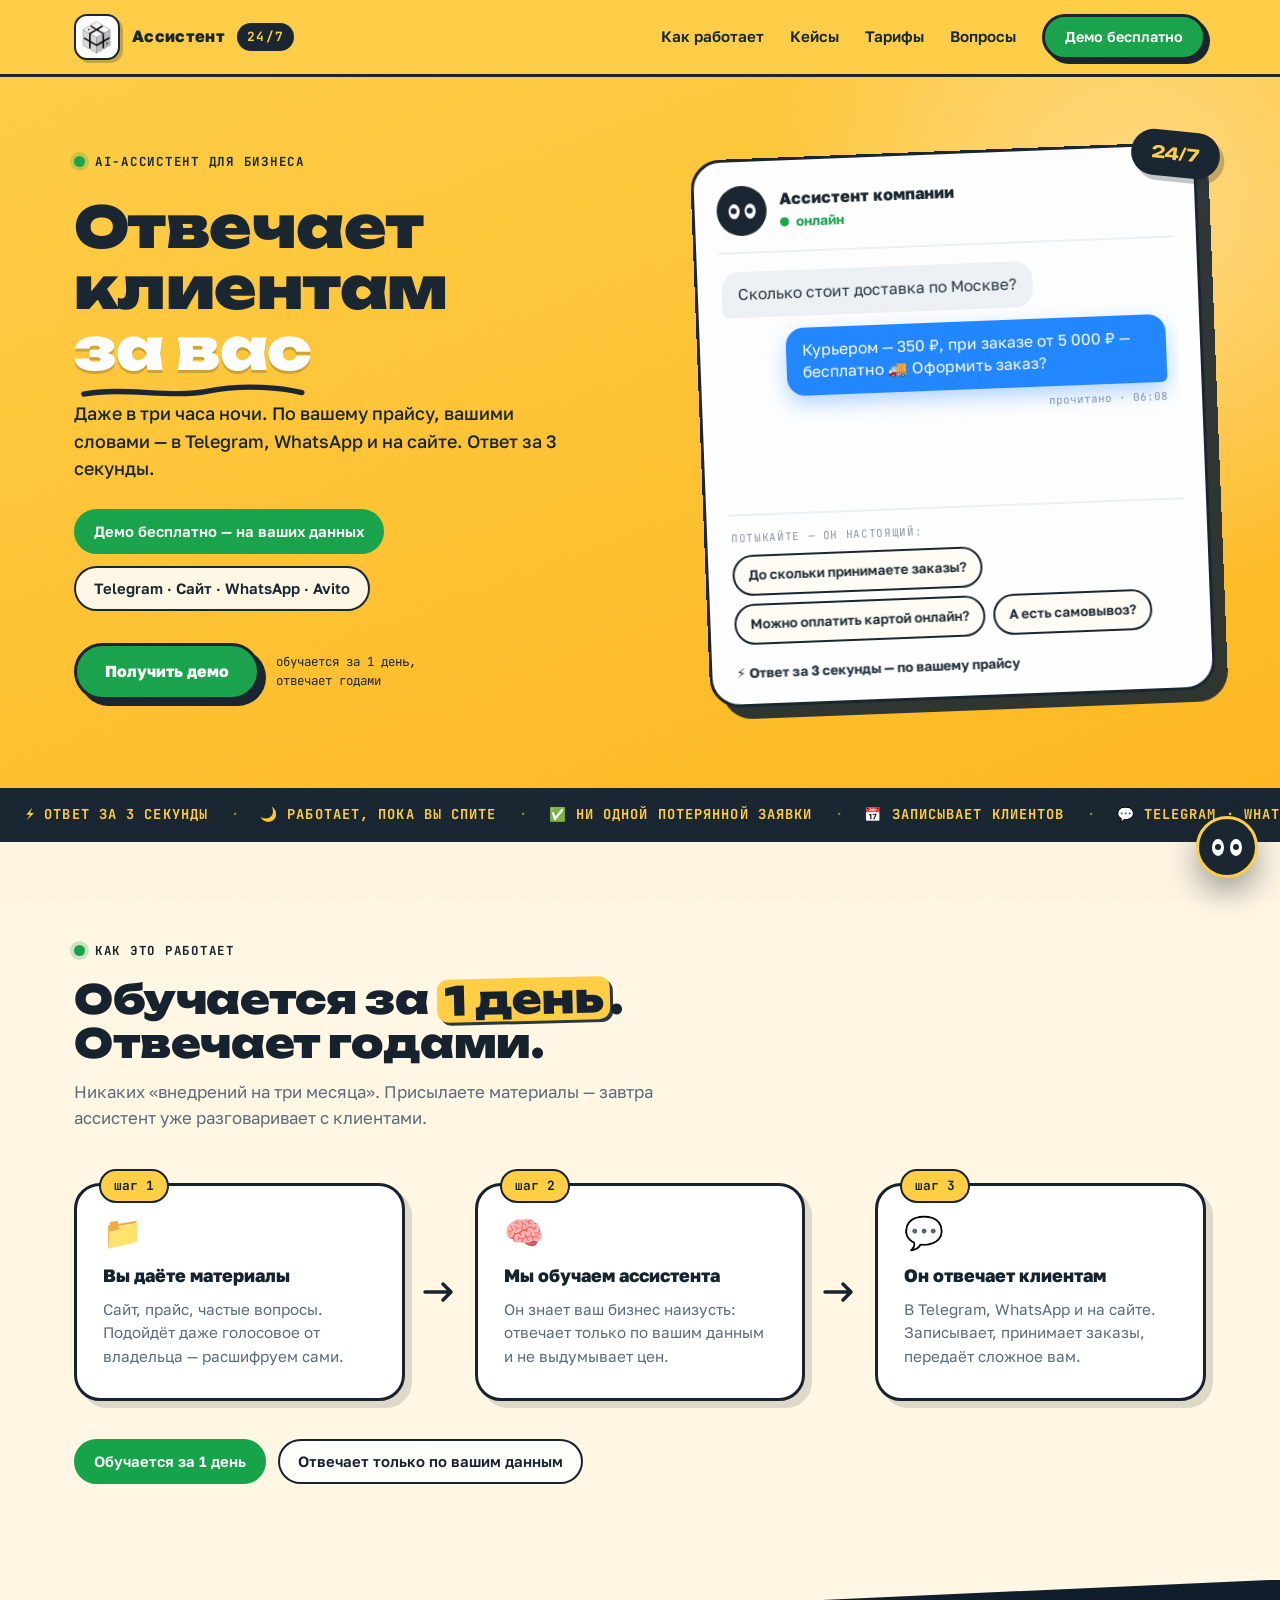
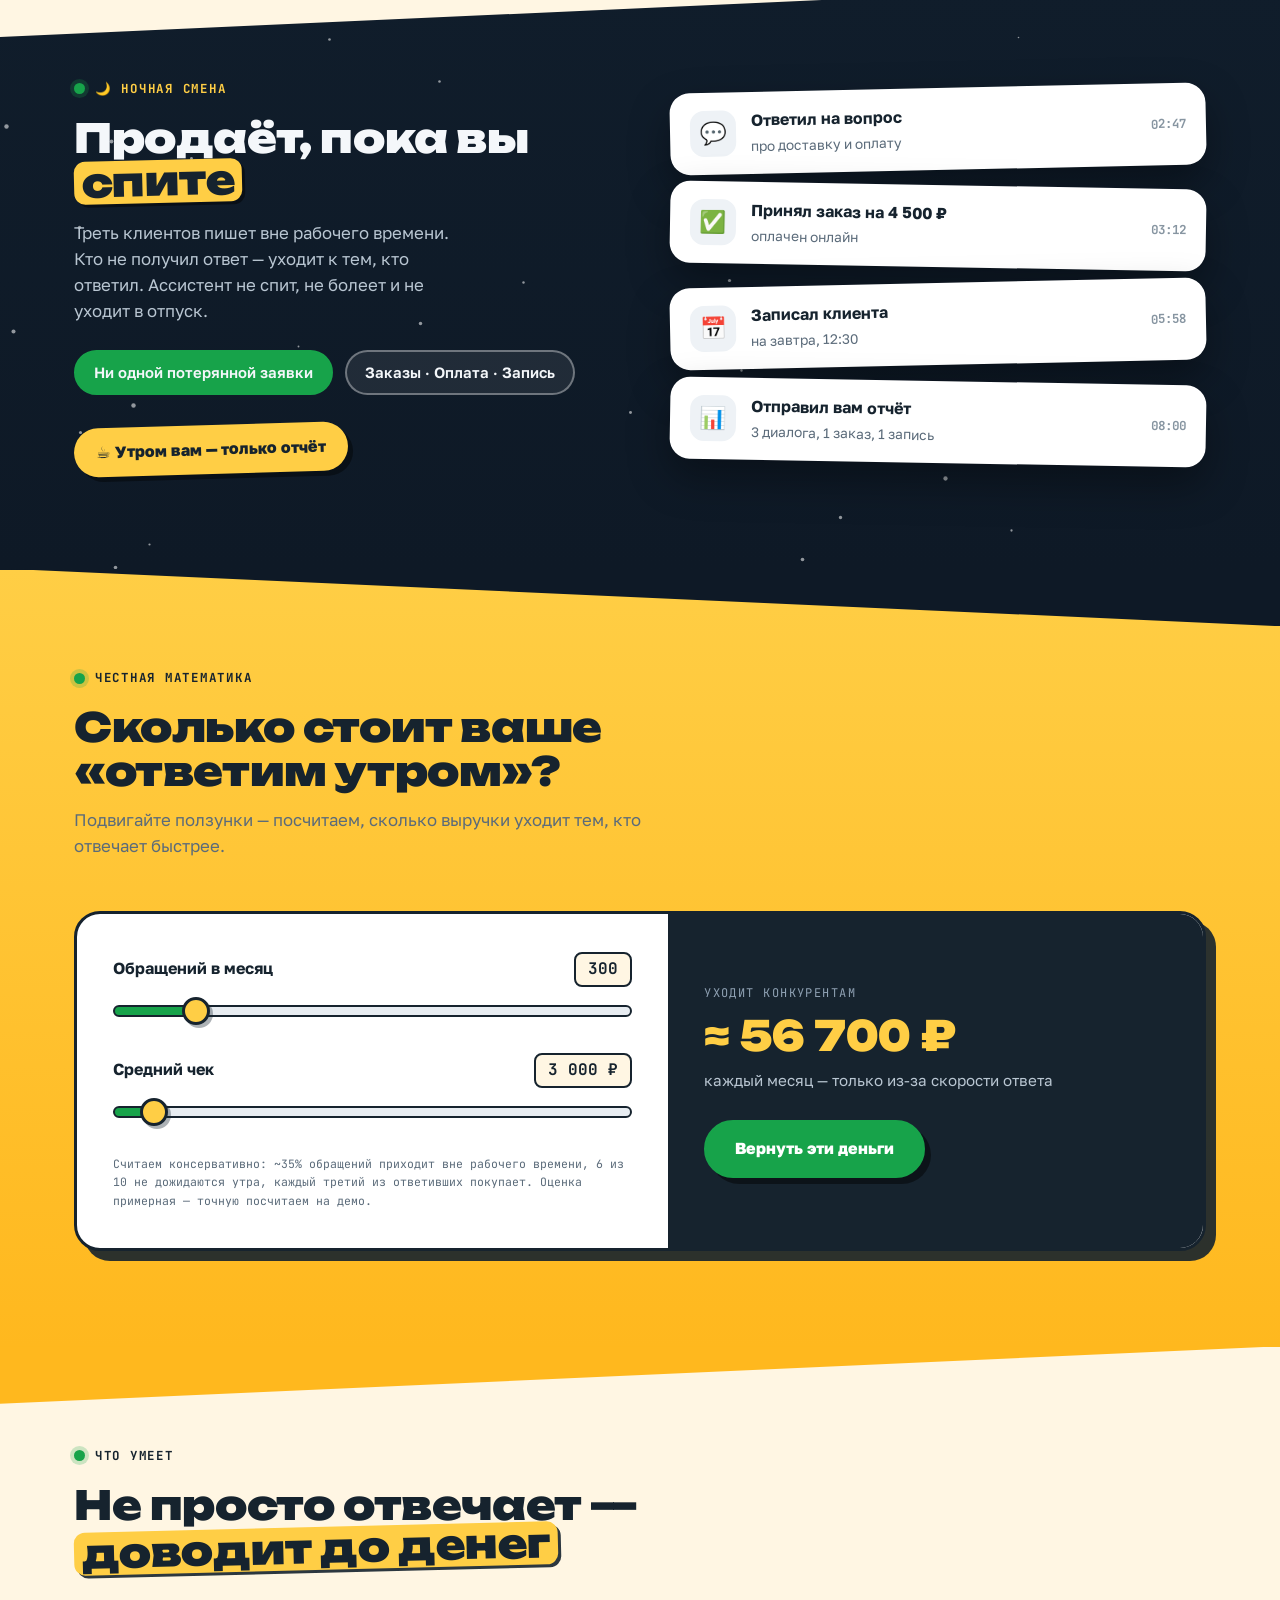
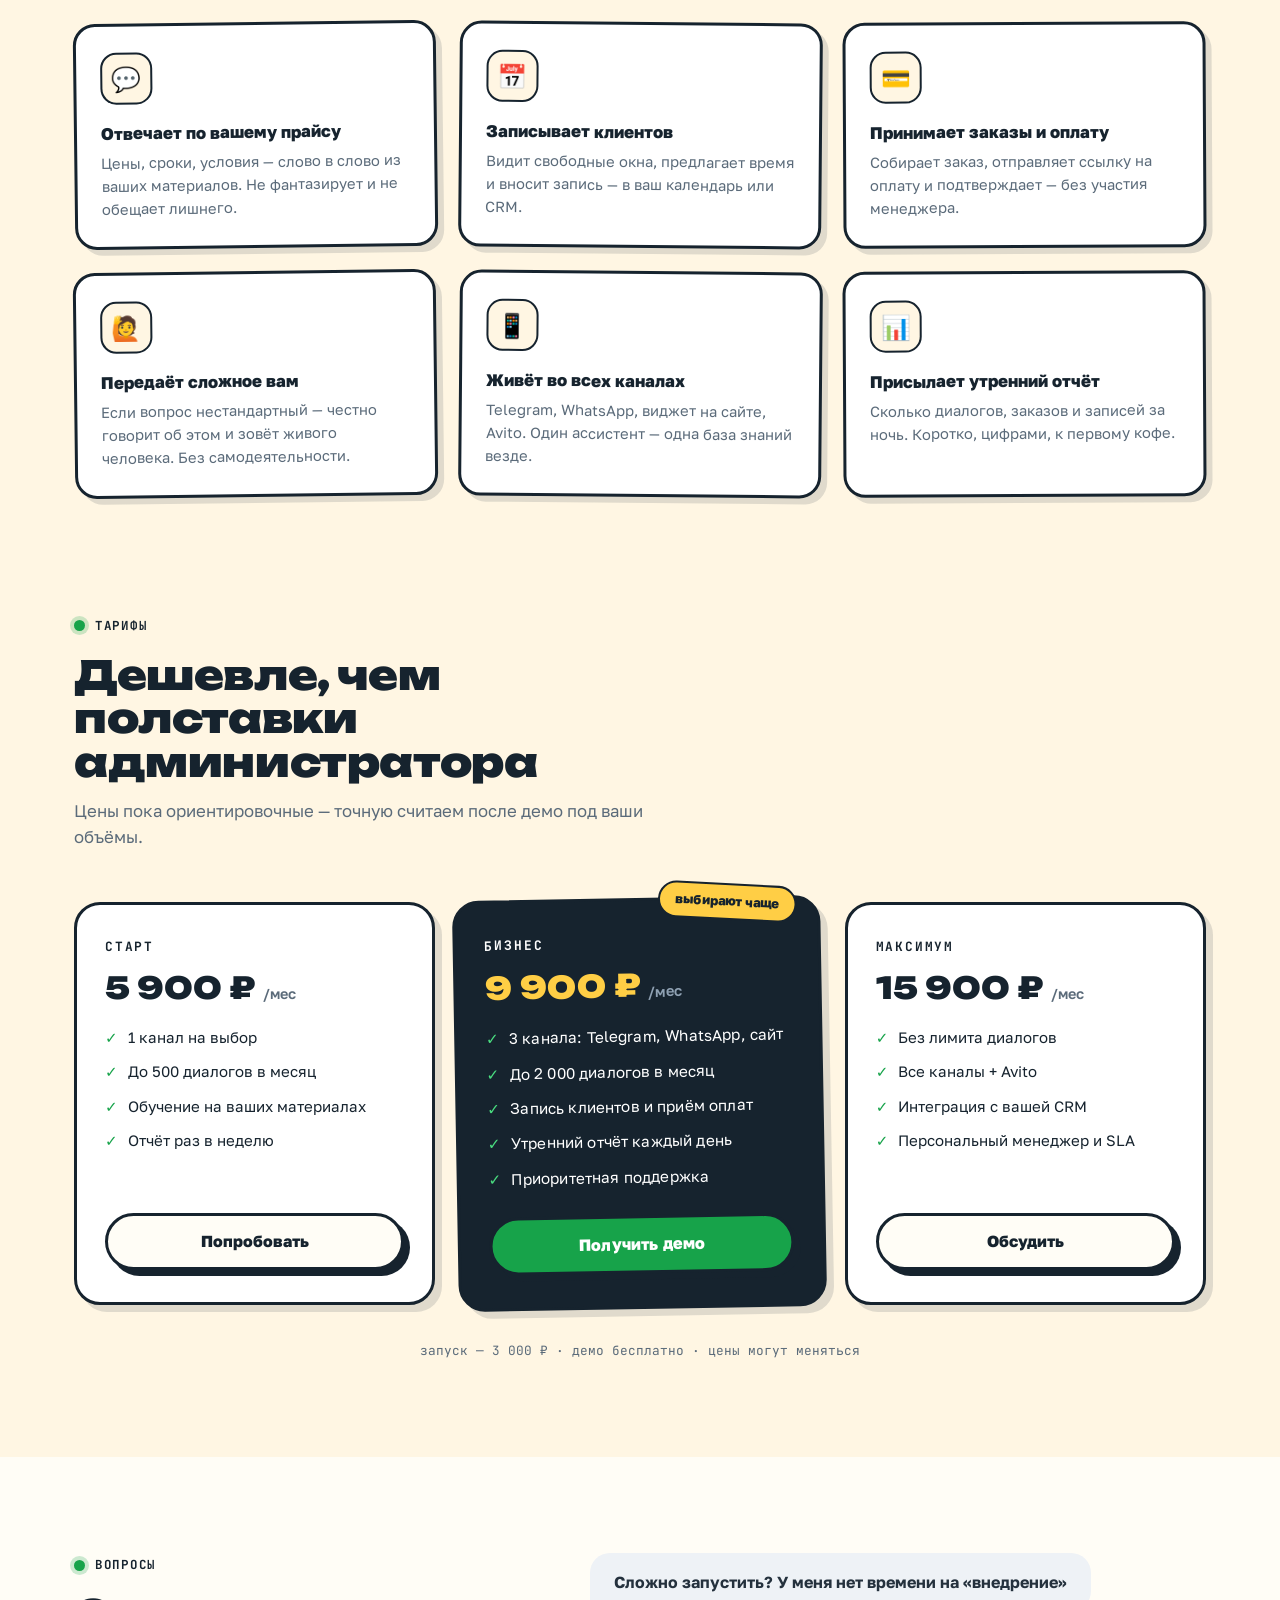
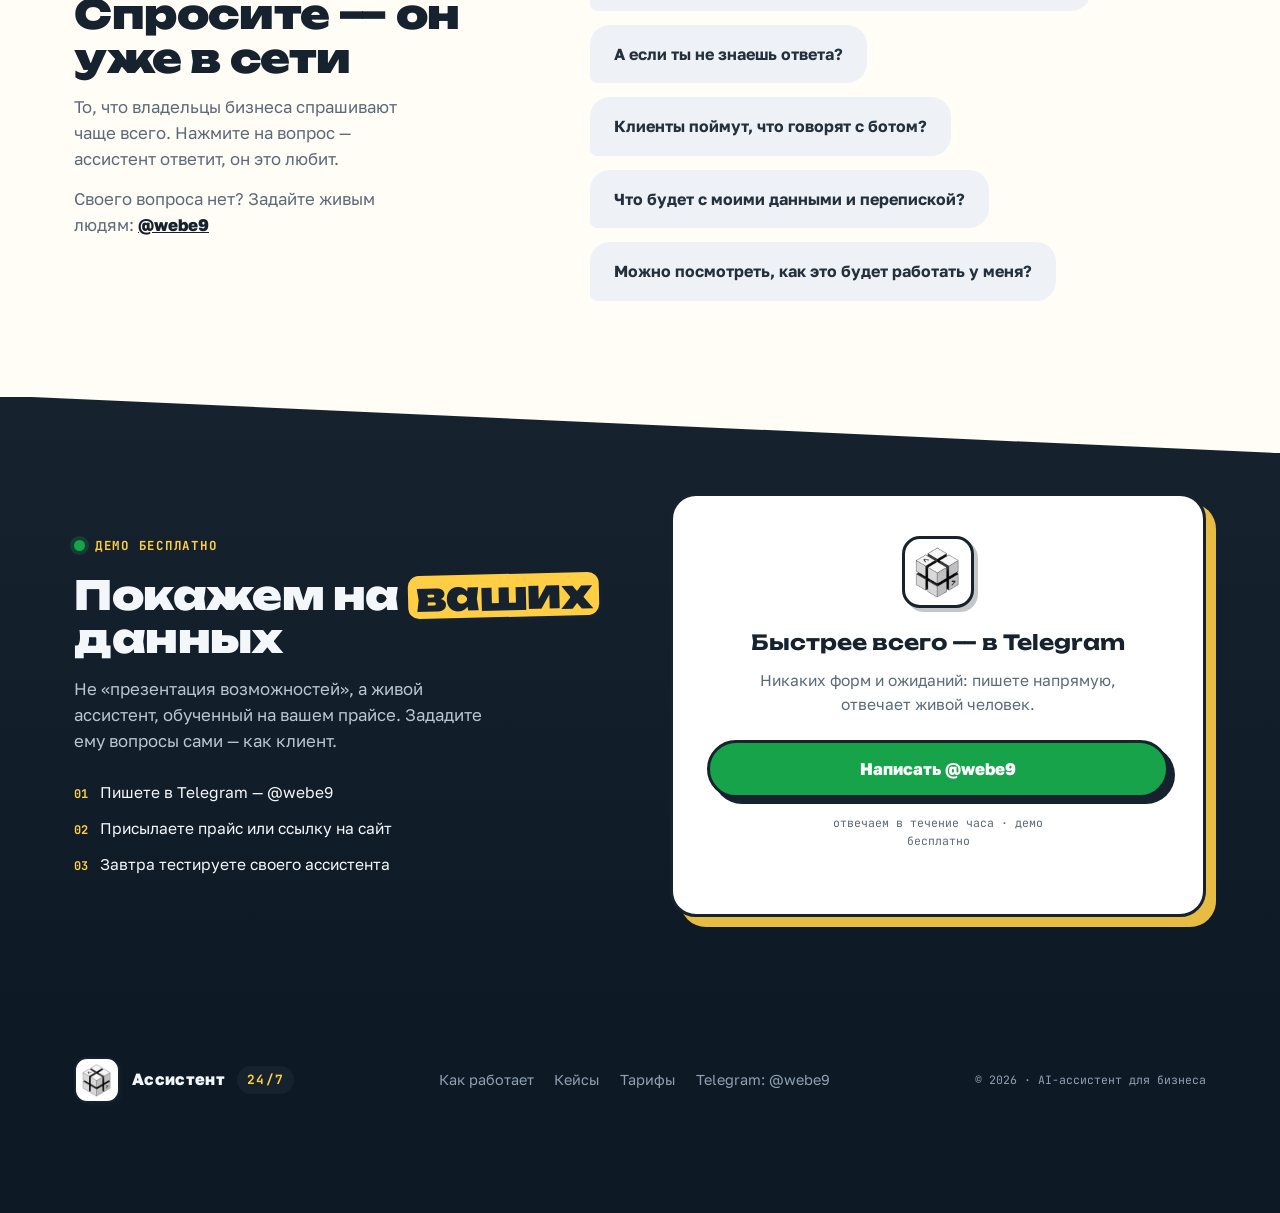
==== index.html @ ca74d7f5 "FAQ: убрано синее свечение у ответов; карточка контакта — логотип вместо глаз Co-Authored-By: Claude" ====
<!doctype html>
<html lang="ru">
<head>
<meta charset="utf-8">
<meta name="viewport" content="width=device-width, initial-scale=1, viewport-fit=cover">
<title>AI-ассистент для бизнеса — отвечает клиентам за вас 24/7</title>
<meta name="description" content="AI-ассистент отвечает клиентам в Telegram, WhatsApp и на сайте за 3 секунды. Обучается на ваших данных за 1 день. Демо бесплатно.">
<meta name="theme-color" content="#FFCE45">
<link rel="icon" type="image/jpeg" href="logo.jpg">
<link rel="preconnect" href="https://fonts.googleapis.com">
<link rel="preconnect" href="https://fonts.gstatic.com" crossorigin>
<link href="https://fonts.googleapis.com/css2?family=Unbounded:wght@500;700;900&family=Golos+Text:wght@400;500;600;800&family=JetBrains+Mono:wght@400;700&display=swap" rel="stylesheet">
<link rel="stylesheet" href="styles.css">
</head>
<body>

<a class="skip" href="#main">К содержанию</a>

<!-- ============ шапка ============ -->
<header class="site-head" id="top">
  <div class="head-in">
    <a class="logo" href="https://narodniy-team.ru" aria-label="На сайт Narodniy Team">
      <img class="logo-img" src="logo.jpg" alt="Логотип Narodniy Team">
      Ассистент <b>24/7</b>
    </a>
    <nav class="main-nav" aria-label="Основная навигация">
      <a href="#how">Как работает</a>
      <a href="cases.html">Кейсы</a>
      <a href="#pricing">Тарифы</a>
      <a href="#faq">Вопросы</a>
      <a class="btn" href="#cta">Демо бесплатно</a>
    </nav>
    <button class="burger" aria-expanded="false" aria-controls="mmenu" aria-label="Меню">
      <span></span><span></span><span></span>
    </button>
  </div>
</header>

<div class="mobile-menu" id="mmenu">
  <a href="#how">Как работает</a>
  <a href="cases.html">Кейсы</a>
  <a href="#calc">Калькулятор</a>
  <a href="#pricing">Тарифы</a>
  <a href="#faq">Вопросы</a>
  <a class="btn" href="#cta">Демо бесплатно</a>
</div>

<main id="main">

<!-- ============ hero ============ -->
<section class="hero">
  <div class="hero-in">
    <div>
      <span class="eyebrow pop p1">AI-ассистент для бизнеса</span>
      <h1>
        <span class="pop p2">Отвечает клиентам</span>
        <span class="accent pop p3">за&nbsp;вас<svg viewBox="0 0 300 24" aria-hidden="true"><path d="M6 16 C 60 6, 120 22, 170 12 S 270 8, 294 14"/></svg></span>
      </h1>
      <p class="sub pop p4">Даже в три часа ночи. По вашему прайсу, вашими словами — в Telegram, WhatsApp и на сайте. Ответ за 3 секунды.</p>
      <div class="hero-chips pop p4">
        <span class="chip solid-green">Демо бесплатно — на ваших данных</span>
        <span class="chip">Telegram · Сайт · WhatsApp · Avito</span>
      </div>
      <div class="hero-cta pop p5">
        <a class="btn" href="#cta">Получить демо</a>
        <span class="hero-note">обучается за 1 день,<br>отвечает годами</span>
      </div>
    </div>

    <div style="position:relative">
      <div class="sticker-247">24/7</div>
      <div class="chat" aria-label="Демо диалога с ассистентом">
        <div class="chat-head">
          <span class="ava"><span class="eye"><span class="pupil"></span></span><span class="eye"><span class="pupil"></span></span></span>
          <div>
            <div class="chat-title">Ассистент компании</div>
            <div class="chat-status">онлайн</div>
          </div>
        </div>
        <div class="chat-logwrap">
          <div class="chat-log" id="chatLog" aria-live="polite"></div>
          <span class="chat-thumb" id="chatThumb" aria-hidden="true"></span>
        </div>
        <div class="chat-suggest" id="chatSuggest">
          <span class="hint">потыкайте — он настоящий:</span>
        </div>
        <div class="chat-foot">⚡ Ответ за 3 секунды — по вашему прайсу</div>
      </div>
    </div>
  </div>
</section>

<!-- ============ бегущая строка ============ -->
<div class="ticker" aria-hidden="true">
  <div class="ticker-track" id="tickerTrack"></div>
</div>

<!-- ============ как работает ============ -->
<section class="section" id="how">
  <div class="wrap">
    <div class="sec-head reveal">
      <span class="eyebrow">Как это работает</span>
      <h2>Обучается за <span class="mark y">1 день</span>. Отвечает годами.</h2>
      <p>Никаких «внедрений на три месяца». Присылаете материалы — завтра ассистент уже разговаривает с клиентами.</p>
    </div>
    <div class="steps">
      <article class="step reveal">
        <span class="n">шаг 1</span>
        <div class="ico">📁</div>
        <h3>Вы даёте материалы</h3>
        <p>Сайт, прайс, частые вопросы. Подойдёт даже голосовое от владельца — расшифруем сами.</p>
      </article>
      <svg class="step-arrow" width="34" height="24" viewBox="0 0 34 24" aria-hidden="true"><path d="M2 12h26m0 0-8-8m8 8-8 8" stroke="currentColor" stroke-width="3.5" stroke-linecap="round" stroke-linejoin="round" fill="none"/></svg>
      <article class="step reveal d1">
        <span class="n">шаг 2</span>
        <div class="ico">🧠</div>
        <h3>Мы обучаем ассистента</h3>
        <p>Он знает ваш бизнес наизусть: отвечает только по вашим данным и не выдумывает цен.</p>
      </article>
      <svg class="step-arrow" width="34" height="24" viewBox="0 0 34 24" aria-hidden="true"><path d="M2 12h26m0 0-8-8m8 8-8 8" stroke="currentColor" stroke-width="3.5" stroke-linecap="round" stroke-linejoin="round" fill="none"/></svg>
      <article class="step reveal d2">
        <span class="n">шаг 3</span>
        <div class="ico">💬</div>
        <h3>Он отвечает клиентам</h3>
        <p>В Telegram, WhatsApp и на сайте. Записывает, принимает заказы, передаёт сложное вам.</p>
      </article>
    </div>
    <div class="steps-foot reveal">
      <span class="chip solid-green">Обучается за 1 день</span>
      <span class="chip">Отвечает только по вашим данным</span>
    </div>
  </div>
</section>

<!-- ============ ночная смена ============ -->
<section class="section night dark-zone" id="night">
  <div class="cut" style="--cut:var(--cream)" aria-hidden="true"></div>
  <div class="stars" aria-hidden="true"></div>
  <div class="wrap night-in">
    <div class="reveal">
      <span class="eyebrow">🌙 Ночная смена</span>
      <h2 style="margin-top:16px">Продаёт, пока вы <span class="mark">спите</span></h2>
      <p class="lead">Треть клиентов пишет вне рабочего времени. Кто не получил ответ — уходит к тем, кто ответил. Ассистент не спит, не болеет и не уходит в отпуск.</p>
      <div class="night-chips">
        <span class="chip solid-green">Ни одной потерянной заявки</span>
        <span class="chip">Заказы · Оплата · Запись</span>
      </div>
      <div class="night-report">☕ Утром вам — только отчёт</div>
    </div>
    <div class="timeline">
      <div class="t-card reveal"><span class="t-ico">💬</span><span><b>Ответил на вопрос</b><small>про доставку и оплату</small></span><span class="t-time">02:47</span></div>
      <div class="t-card reveal d1"><span class="t-ico">✅</span><span><b>Принял заказ на 4 500 ₽</b><small>оплачен онлайн</small></span><span class="t-time">03:12</span></div>
      <div class="t-card reveal d2"><span class="t-ico">📅</span><span><b>Записал клиента</b><small>на завтра, 12:30</small></span><span class="t-time">05:58</span></div>
      <div class="t-card reveal d3"><span class="t-ico">📊</span><span><b>Отправил вам отчёт</b><small>3 диалога, 1 заказ, 1 запись</small></span><span class="t-time">08:00</span></div>
    </div>
  </div>
</section>

<!-- ============ калькулятор ============ -->
<section class="section calc-sec" id="calc">
  <div class="cut r" style="--cut:var(--ink-2)" aria-hidden="true"></div>
  <div class="wrap">
    <div class="sec-head reveal">
      <span class="eyebrow">Честная математика</span>
      <h2>Сколько стоит ваше «ответим утром»?</h2>
      <p>Подвигайте ползунки — посчитаем, сколько выручки уходит тем, кто отвечает быстрее.</p>
    </div>
    <div class="calc reveal">
      <div class="calc-controls">
        <div class="row">
          <label for="rLeads">Обращений в месяц <output id="oLeads">300</output></label>
          <input type="range" id="rLeads" min="30" max="2000" step="10" value="300">
        </div>
        <div class="row">
          <label for="rCheck">Средний чек <output id="oCheck">3 000 ₽</output></label>
          <input type="range" id="rCheck" min="500" max="50000" step="500" value="3000">
        </div>
        <p class="calc-note">Считаем консервативно: ~35% обращений приходит вне рабочего времени, 6 из 10 не дожидаются утра, каждый третий из ответивших покупает. Оценка примерная — точную посчитаем на демо.</p>
      </div>
      <div class="calc-result">
        <span class="cap">уходит конкурентам</span>
        <span class="big" id="lossOut">≈ 63 000 ₽</span>
        <span class="per">каждый месяц — только из-за скорости ответа</span>
        <a class="btn" href="#cta">Вернуть эти деньги</a>
      </div>
    </div>
  </div>
</section>

<!-- ============ возможности ============ -->
<section class="section bg-cream" id="features">
  <div class="cut" style="--cut:var(--yellow-2)" aria-hidden="true"></div>
  <div class="wrap">
    <div class="sec-head reveal">
      <span class="eyebrow">Что умеет</span>
      <h2>Не просто отвечает — <span class="mark y">доводит до денег</span></h2>
    </div>
    <div class="feat-grid">
      <article class="feat pop-card"><div class="ico">💬</div><h3>Отвечает по вашему прайсу</h3><p>Цены, сроки, условия — слово в слово из ваших материалов. Не фантазирует и не обещает лишнего.</p></article>
      <article class="feat pop-card d1"><div class="ico">📅</div><h3>Записывает клиентов</h3><p>Видит свободные окна, предлагает время и вносит запись — в ваш календарь или CRM.</p></article>
      <article class="feat pop-card d2"><div class="ico">💳</div><h3>Принимает заказы и оплату</h3><p>Собирает заказ, отправляет ссылку на оплату и подтверждает — без участия менеджера.</p></article>
      <article class="feat pop-card"><div class="ico">🙋</div><h3>Передаёт сложное вам</h3><p>Если вопрос нестандартный — честно говорит об этом и зовёт живого человека. Без самодеятельности.</p></article>
      <article class="feat pop-card d1"><div class="ico">📱</div><h3>Живёт во всех каналах</h3><p>Telegram, WhatsApp, виджет на сайте, Avito. Один ассистент — одна база знаний везде.</p></article>
      <article class="feat pop-card d2"><div class="ico">📊</div><h3>Присылает утренний отчёт</h3><p>Сколько диалогов, заказов и записей за ночь. Коротко, цифрами, к первому кофе.</p></article>
    </div>
  </div>
</section>

<!-- ============ тарифы ============ -->
<section class="section" id="pricing" style="padding-top:20px">
  <div class="wrap">
    <div class="sec-head reveal">
      <span class="eyebrow">Тарифы</span>
      <h2>Дешевле, чем полставки администратора</h2>
      <p>Цены пока ориентировочные — точную считаем после демо под ваши объёмы.</p>
    </div>
    <div class="price-grid">
      <article class="plan reveal">
        <span class="name">Старт</span>
        <div class="cost">5 900 ₽ <small>/мес</small></div>
        <ul>
          <li>1 канал на выбор</li>
          <li>До 500 диалогов в месяц</li>
          <li>Обучение на ваших материалах</li>
          <li>Отчёт раз в неделю</li>
        </ul>
        <a class="btn ghost" href="#cta">Попробовать</a>
      </article>
      <article class="plan hot reveal d1">
        <span class="badge">выбирают чаще</span>
        <span class="name">Бизнес</span>
        <div class="cost">9 900 ₽ <small>/мес</small></div>
        <ul>
          <li>3 канала: Telegram, WhatsApp, сайт</li>
          <li>До 2 000 диалогов в месяц</li>
          <li>Запись клиентов и приём оплат</li>
          <li>Утренний отчёт каждый день</li>
          <li>Приоритетная поддержка</li>
        </ul>
        <a class="btn" href="#cta">Получить демо</a>
      </article>
      <article class="plan reveal d2">
        <span class="name">Максимум</span>
        <div class="cost">15 900 ₽ <small>/мес</small></div>
        <ul>
          <li>Без лимита диалогов</li>
          <li>Все каналы + Avito</li>
          <li>Интеграция с вашей CRM</li>
          <li>Персональный менеджер и SLA</li>
        </ul>
        <a class="btn ghost" href="#cta">Обсудить</a>
      </article>
    </div>
    <p class="price-foot reveal">запуск — 3 000 ₽ · демо бесплатно · цены могут меняться</p>
  </div>
</section>

<!-- ============ FAQ — переписка с ассистентом ============ -->
<section class="section faq-sec" id="faq">
  <div class="wrap faq-in">
    <div class="faq-head reveal">
      <span class="eyebrow">Вопросы</span>
      <h2>Спросите — он уже в сети</h2>
      <p>То, что владельцы бизнеса спрашивают чаще всего. Нажмите на вопрос — ассистент ответит, он это любит.</p>
      <p class="faq-more">Своего вопроса нет? Задайте живым людям: <a href="https://t.me/webe9" target="_blank" rel="noopener">@webe9</a></p>
    </div>
    <div class="faq-chat">
      <div class="fq reveal">
        <button class="fq-q" aria-expanded="false">Сложно запустить? У меня нет времени на «внедрение»</button>
        <div class="fq-a"><div class="fq-a-in"><div class="fq-bubble">От вас — только прайс и ответы на частые вопросы, хоть голосовым 🎙 Остальное делаем мы: обычно от созвона до работающего ассистента проходит один день.</div></div></div>
      </div>
      <div class="fq reveal d1">
        <button class="fq-q" aria-expanded="false">А если ты не знаешь ответа?</button>
        <div class="fq-a"><div class="fq-a-in"><div class="fq-bubble">Я не выдумываю. Если вопрос вне моих знаний — честно говорю, что уточню, и передаю диалог живому менеджеру вместе со всей перепиской.</div></div></div>
      </div>
      <div class="fq reveal d2">
        <button class="fq-q" aria-expanded="false">Клиенты поймут, что говорят с ботом?</button>
        <div class="fq-a"><div class="fq-a-in"><div class="fq-bubble">Я и не скрываю — представляюсь ассистентом. Но отвечаю по-человечески: коротко, по делу, вашим тоном. Клиентам важнее ответ за 3 секунды, чем споры о философии 😉</div></div></div>
      </div>
      <div class="fq reveal d3">
        <button class="fq-q" aria-expanded="false">Что будет с моими данными и перепиской?</button>
        <div class="fq-a"><div class="fq-a-in"><div class="fq-bubble">Ваши материалы идут только на моё обучение и никому не передаются. Переписка хранится у вас — доступ есть только у вас и вашей команды.</div></div></div>
      </div>
      <div class="fq reveal d3">
        <button class="fq-q" aria-expanded="false">Можно посмотреть, как это будет работать у меня?</button>
        <div class="fq-a"><div class="fq-a-in"><div class="fq-bubble">Да, это и есть демо: присылаете прайс — завтра я уже отвечаю на ваши вопросы как клиенту. Понравится — подключаем каналы. Нет — расходимся без счетов 🤝</div></div></div>
      </div>
    </div>
  </div>
</section>

<!-- ============ CTA ============ -->
<section class="section cta-sec dark-zone" id="cta">
  <div class="cut r" style="--cut:var(--paper)" aria-hidden="true"></div>
  <div class="wrap cta-in">
    <div class="reveal">
      <span class="eyebrow">Демо бесплатно</span>
      <h2 style="margin-top:16px">Покажем на <span class="mark y">ваших</span> данных</h2>
      <p class="lead">Не «презентация возможностей», а живой ассистент, обученный на вашем прайсе. Зададите ему вопросы сами — как клиент.</p>
      <div class="cta-steps">
        <span><b>01</b> Пишете в Telegram — @webe9</span>
        <span><b>02</b> Присылаете прайс или ссылку на сайт</span>
        <span><b>03</b> Завтра тестируете своего ассистента</span>
      </div>
    </div>
    <div class="tg-card reveal d1">
      <img class="tg-logo" src="logo.jpg" alt="Логотип Narodniy Team">
      <h3>Быстрее всего — в Telegram</h3>
      <p>Никаких форм и ожиданий: пишете напрямую, отвечает живой человек.</p>
      <a class="btn" href="https://t.me/webe9" target="_blank" rel="noopener">Написать @webe9</a>
      <p class="note">отвечаем в течение часа · демо бесплатно</p>
    </div>
  </div>
</section>

</main>

<!-- ============ футер ============ -->
<footer class="site-foot">
  <div class="wrap foot-in">
    <a class="logo" href="https://narodniy-team.ru" aria-label="На сайт Narodniy Team">
      <img class="logo-img" src="logo.jpg" alt="Логотип Narodniy Team">
      Ассистент <b>24/7</b>
    </a>
    <nav class="foot-links" aria-label="Футер">
      <a href="#how">Как работает</a>
      <a href="cases.html">Кейсы</a>
      <a href="#pricing">Тарифы</a>
      <a href="https://t.me/webe9" target="_blank" rel="noopener">Telegram: @webe9</a>
    </nav>
    <span class="foot-copy">© 2026 · AI-ассистент для бизнеса</span>
  </div>
</footer>

<!-- живая кнопка -->
<button class="fab" id="fab" aria-label="Получить демо">
  <span class="eye"><span class="pupil"></span></span><span class="eye"><span class="pupil"></span></span>
</button>

<script src="script.js"></script>
</body>
</html>
---- styles.css ----
/* ============ tokens ============ */
:root{
  --yellow:#FFCE45;
  --yellow-2:#FFB81E;
  --ink:#16232E;
  --ink-2:#0E1926;
  --green:#17A34A;
  --green-d:#0E8A3C;
  --blue:#1F86FF;
  --cream:#FFF6E3;
  --paper:#FFFDF6;
  --white:#ffffff;
  --muted:#5B6B7A;
  --d:'Unbounded', system-ui, sans-serif;
  --b:'Golos Text', 'Segoe UI', system-ui, sans-serif;
  --m:'JetBrains Mono', ui-monospace, monospace;
  --r:26px;
  --line:3px solid var(--ink);
}
*{margin:0;padding:0;box-sizing:border-box}
html{scroll-behavior:smooth}
body{
  font-family:var(--b);
  color:var(--ink);
  background:var(--cream);
  line-height:1.55;
  overflow-x:hidden;
  -webkit-font-smoothing:antialiased;
}
::selection{background:var(--ink);color:var(--yellow)}
img,svg{max-width:100%;display:block}
a{color:inherit}
button{font:inherit;color:inherit;cursor:pointer;background:none;border:none}

:focus-visible{outline:3px dashed var(--ink);outline-offset:3px;border-radius:6px}
.dark-zone :focus-visible{outline-color:var(--yellow)}

.skip{
  position:absolute;left:16px;top:-60px;z-index:5000;
  background:var(--ink);color:var(--yellow);padding:10px 18px;border-radius:12px;
  font-weight:600;transition:top .2s;
}
.skip:focus{top:12px}

/* лёгкое «бумажное» зерно поверх всего */
body::after{
  content:"";position:fixed;inset:0;z-index:2600;pointer-events:none;opacity:.05;
  background-image:url("data:image/svg+xml,%3Csvg xmlns='http://www.w3.org/2000/svg' width='140' height='140'%3E%3Cfilter id='n'%3E%3CfeTurbulence type='fractalNoise' baseFrequency='0.9' numOctaves='2'/%3E%3C/filter%3E%3Crect width='140' height='140' filter='url(%23n)'/%3E%3C/svg%3E");
}

.wrap{max-width:1180px;margin:0 auto;padding:0 24px}

/* ============ типовые детали ============ */
.eyebrow{
  display:inline-flex;align-items:center;gap:10px;
  font-family:var(--m);font-size:.78rem;font-weight:700;
  letter-spacing:.14em;text-transform:uppercase;
}
.eyebrow::before{
  content:"";width:11px;height:11px;border-radius:50%;
  background:var(--green);box-shadow:0 0 0 4px rgba(23,163,74,.22);
  flex:none;
}
h1,h2{font-family:var(--d);line-height:1.08;letter-spacing:-.01em}
h2{font-size:clamp(1.55rem,3.6vw,2.5rem);font-weight:900}
.section{padding:96px 0;position:relative}

/* диагональный срез на стыке цветных блоков:
   --cut = цвет ПРЕДЫДУЩЕЙ секции, клин врезается в текущую.
   top:-1px прячет антиалиасную кромку тонкого конца клина в цвете верхней секции */
.cut{
  position:absolute;top:-1px;left:0;right:0;z-index:2;pointer-events:none;
  height:clamp(26px,4.5vw,58px);
  background:var(--cut);
  clip-path:polygon(0 0,100% 0,0 100%);
}
.cut.r{clip-path:polygon(0 0,100% 0,100% 100%)}
.bg-cream{background:var(--cream)}
.sec-head{max-width:640px;margin-bottom:52px}
.sec-head h2{margin-top:16px}
.sec-head p{margin-top:14px;font-size:1.05rem;color:var(--muted)}

/* маркер-выделение слова, как на стикере */
.mark{
  position:relative;display:inline-block;padding:0 .18em;
  background:var(--white);border-radius:.28em;
  transform:rotate(-1.4deg);
  box-shadow:3px 3px 0 rgba(22,35,46,.9);
}
.mark.g{background:var(--green);color:#fff}
.mark.y{background:var(--yellow);color:var(--ink)}

.btn{
  display:inline-flex;align-items:center;justify-content:center;gap:10px;
  font-weight:800;font-size:1rem;line-height:1.2;
  padding:16px 28px;border-radius:999px;border:var(--line);
  background:var(--green);color:#fff;
  box-shadow:6px 6px 0 var(--ink);
  transition:transform .15s ease, box-shadow .15s ease;
  text-decoration:none;text-align:center;
}
.btn:hover{transform:translate(-2px,-2px);box-shadow:9px 9px 0 var(--ink)}
.btn:active{transform:translate(3px,3px);box-shadow:1px 1px 0 var(--ink)}
.btn.ink{background:var(--ink);color:var(--yellow);border-color:var(--ink);box-shadow:6px 6px 0 rgba(22,35,46,.28)}
.btn.ghost{background:var(--paper);color:var(--ink)}

.chip{
  display:inline-flex;align-items:center;gap:8px;
  background:rgba(255,255,255,.88);border:2.5px solid var(--ink);
  padding:9px 18px;border-radius:999px;font-weight:600;font-size:.93rem;
}
.chip.solid-green{background:var(--green);border-color:var(--green);color:#fff}

/* появление при скролле */
.reveal{opacity:0;transform:translateY(26px);transition:opacity .6s ease,transform .6s ease}
.reveal.in{opacity:1;transform:none}
.reveal.d1{transition-delay:.08s}
.reveal.d2{transition-delay:.16s}
.reveal.d3{transition-delay:.24s}

/* ============ шапка ============ */
.site-head{
  position:sticky;top:0;z-index:1000;
  background:var(--yellow);
  border-bottom:3px solid var(--ink);
  transition:box-shadow .2s;
}
.site-head.scrolled{box-shadow:0 6px 0 rgba(22,35,46,.12)}
.head-in{display:flex;align-items:center;justify-content:space-between;gap:16px;padding:14px 24px;max-width:1180px;margin:0 auto}
.logo{display:flex;align-items:center;gap:12px;font-weight:800;text-decoration:none;font-size:1.02rem;letter-spacing:.02em}
.logo-img{
  width:46px;height:46px;flex:none;object-fit:contain;
  background:#fff;border:2.5px solid var(--ink);border-radius:13px;
  padding:3px;box-shadow:3px 3px 0 rgba(22,35,46,.25);
}
.logo b{font-family:var(--m);font-weight:700;font-size:.8rem;letter-spacing:.1em;background:var(--ink);color:var(--yellow);padding:4px 10px;border-radius:999px}
.ava{
  width:44px;height:44px;border-radius:50%;background:var(--ink);
  display:flex;align-items:center;justify-content:center;gap:5px;flex:none;
  position:relative;
}
.eye{width:11px;height:15px;border-radius:50%;background:#fff;position:relative;overflow:hidden}
.pupil{width:6px;height:6px;border-radius:50%;background:var(--ink);position:absolute;left:50%;top:50%;transform:translate(-50%,-50%)}
.main-nav{display:flex;align-items:center;gap:26px}
.main-nav a{font-weight:600;text-decoration:none;font-size:.95rem;position:relative}
.main-nav a:not(.btn)::after{
  content:"";position:absolute;left:0;right:100%;bottom:-4px;height:3px;
  background:var(--ink);border-radius:3px;transition:right .2s ease;
}
.main-nav a:not(.btn):hover::after{right:0}
.main-nav a[aria-current="page"]::after{right:0}
.main-nav .btn{padding:11px 20px;font-size:.9rem;box-shadow:4px 4px 0 var(--ink)}
.burger{display:none;width:46px;height:46px;border:var(--line);border-radius:14px;background:var(--paper);position:relative}
.burger span{position:absolute;left:11px;right:11px;height:3px;background:var(--ink);border-radius:3px;transition:.25s}
.burger span:nth-child(1){top:14px}
.burger span:nth-child(2){top:21px}
.burger span:nth-child(3){top:28px}
.burger[aria-expanded="true"] span:nth-child(1){top:21px;transform:rotate(45deg)}
.burger[aria-expanded="true"] span:nth-child(2){opacity:0}
.burger[aria-expanded="true"] span:nth-child(3){top:21px;transform:rotate(-45deg)}
.mobile-menu{
  display:none;position:fixed;inset:0;z-index:1500;background:var(--yellow);
  padding:110px 28px 40px;flex-direction:column;gap:8px;
}
.mobile-menu.open{display:flex}
.mobile-menu a{
  font-family:var(--d);font-weight:700;font-size:1.5rem;text-decoration:none;
  padding:16px 6px;border-bottom:2px solid rgba(22,35,46,.15);
}
.mobile-menu .btn{margin-top:26px;font-family:var(--b)}

/* ============ hero (главная) ============ */
.hero{
  background:linear-gradient(160deg,var(--yellow) 0%,var(--yellow-2) 100%);
  position:relative;overflow:hidden;
}
.hero::before{
  content:"";position:absolute;right:-240px;top:-240px;width:760px;height:760px;border-radius:50%;
  background:radial-gradient(circle,rgba(255,255,255,.4),rgba(255,255,255,0) 70%);
  pointer-events:none;
}
.hero-in{
  display:grid;grid-template-columns:1.06fr .94fr;gap:56px;align-items:center;
  padding:72px 24px 88px;max-width:1180px;margin:0 auto;position:relative;
}
.hero h1{
  font-size:clamp(2rem,4.6vw,3.55rem);font-weight:900;
  margin-top:22px;max-width:12ch;
}
.hero h1 .accent{color:#fff;text-shadow:0 3px 0 rgba(22,35,46,.22);position:relative;white-space:nowrap}
.hero h1 .accent svg{
  position:absolute;left:0;bottom:-.28em;width:100%;height:.32em;overflow:visible;
}
.hero h1 .accent path{
  fill:none;stroke:var(--ink);stroke-width:7;stroke-linecap:round;
  stroke-dasharray:320;stroke-dashoffset:320;
  animation:draw .9s .8s ease forwards;
}
@keyframes draw{to{stroke-dashoffset:0}}
.hero .sub{margin-top:20px;font-size:1.12rem;max-width:44ch;font-weight:500}
.hero-chips{display:flex;flex-wrap:wrap;gap:12px;margin-top:26px}
.hero-cta{display:flex;flex-wrap:wrap;gap:16px;margin-top:32px;align-items:center}
.hero-note{font-family:var(--m);font-size:.78rem;max-width:24ch;line-height:1.5}

/* стагер появления в hero */
.hero .pop{opacity:0;transform:translateY(18px);animation:pop .55s ease forwards}
.hero .pop.p1{animation-delay:.05s}
.hero .pop.p2{animation-delay:.15s}
.hero .pop.p3{animation-delay:.25s}
.hero .pop.p4{animation-delay:.35s}
.hero .pop.p5{animation-delay:.45s}
@keyframes pop{to{opacity:1;transform:none}}

/* ============ hero (внутренние страницы) ============ */
.page-hero{
  background:linear-gradient(160deg,var(--yellow) 0%,var(--yellow-2) 100%);
  position:relative;overflow:hidden;padding:64px 0 76px;
}
.page-hero::before{
  content:"";position:absolute;right:-240px;top:-240px;width:760px;height:760px;border-radius:50%;
  background:radial-gradient(circle,rgba(255,255,255,.4),rgba(255,255,255,0) 70%);
  pointer-events:none;
}
.page-hero .wrap{position:relative}
.page-hero h1{font-size:clamp(2rem,4.6vw,3.4rem);font-weight:900;margin-top:20px;max-width:20ch}
.page-hero .sub{margin-top:18px;font-size:1.1rem;max-width:54ch;font-weight:500}

/* чат-демо */
.chat{
  background:var(--white);border:var(--line);border-radius:30px;
  box-shadow:12px 12px 0 rgba(22,35,46,.9);
  transform:rotate(-2.2deg);
  transition:transform .25s ease;
  padding:24px 22px 18px;position:relative;z-index:2;
}
.chat:hover{transform:rotate(-.4deg)}
.chat-head{display:flex;align-items:center;gap:13px;padding-bottom:16px;border-bottom:2px solid #EEF2F6}
.chat-head .ava{width:50px;height:50px}
.chat-title{font-weight:800;font-size:1.02rem}
.chat-status{font-size:.85rem;color:var(--green);font-weight:700;display:flex;align-items:center;gap:7px}
.chat-status::before{content:"";width:9px;height:9px;border-radius:50%;background:var(--green);animation:pulse 2s infinite}
@keyframes pulse{0%,100%{box-shadow:0 0 0 0 rgba(23,163,74,.4)}50%{box-shadow:0 0 0 6px rgba(23,163,74,0)}}
.chat-logwrap{position:relative}
.chat-log{
  padding:18px 12px 6px 2px;display:flex;flex-direction:column;gap:12px;
  min-height:260px;max-height:340px;overflow-y:auto;
  /* родной скроллбар прячем совсем — вместо него свой ползунок */
  scrollbar-width:none;-ms-overflow-style:none;
}
.chat-log::-webkit-scrollbar{width:0;height:0;display:none}
.chat-thumb{
  position:absolute;right:0;top:0;width:6px;height:40px;border-radius:99px;
  background:#C9D4DD;opacity:0;pointer-events:none;
  transition:opacity .25s ease, background .15s ease;
  touch-action:none;
}
.chat-thumb.on{opacity:1;pointer-events:auto;cursor:grab}
.chat-thumb:hover{background:#A9B8C4}
.chat-thumb.drag{background:#8FA1B3;cursor:grabbing}
.msg{
  max-width:86%;padding:12px 16px;border-radius:18px;font-size:.98rem;line-height:1.4;
  opacity:0;transform:translateY(10px) scale(.97);
  animation:msg-in .3s ease forwards;
}
@keyframes msg-in{to{opacity:1;transform:none}}
.msg.client{background:#EEF2F6;color:#24313D;border-bottom-left-radius:6px;align-self:flex-start}
.msg.bot{
  background:var(--blue);color:#fff;border-bottom-right-radius:6px;align-self:flex-end;
  box-shadow:0 8px 20px rgba(31,134,255,.35);
}
.msg.typing{display:inline-flex;gap:5px;align-items:center;padding:15px 18px}
.msg.typing i{width:7px;height:7px;border-radius:50%;background:rgba(255,255,255,.85);animation:blink 1s infinite}
.msg.typing i:nth-child(2){animation-delay:.18s}
.msg.typing i:nth-child(3){animation-delay:.36s}
@keyframes blink{0%,60%,100%{opacity:.35;transform:translateY(0)}30%{opacity:1;transform:translateY(-3px)}}
.msg-meta{font-family:var(--m);font-size:.68rem;color:#8795A1;align-self:flex-end;margin-top:-6px}
.chat-suggest{display:flex;flex-wrap:wrap;gap:8px;padding:14px 2px 6px;border-top:2px solid #EEF2F6}
.chat-suggest .hint{width:100%;font-family:var(--m);font-size:.68rem;color:#8795A1;letter-spacing:.06em;text-transform:uppercase}
.q-chip{
  border:2px solid var(--ink);border-radius:999px;padding:8px 14px;
  font-size:.85rem;font-weight:600;background:var(--paper);
  transition:transform .15s, background .15s;
}
.q-chip:hover{transform:translateY(-2px) rotate(-1deg);background:var(--yellow)}
.q-chip:disabled{opacity:.35;transform:none;cursor:default}
.chat-foot{
  display:flex;align-items:center;gap:9px;padding:12px 2px 2px;
  font-size:.85rem;font-weight:700;color:#24313D;
}

/* стикер поверх чата */
.sticker-247{
  position:absolute;top:-20px;right:-14px;z-index:3;
  background:var(--ink);color:var(--yellow);
  font-family:var(--d);font-weight:700;font-size:1.05rem;
  padding:10px 20px;border-radius:999px;transform:rotate(6deg);
  box-shadow:5px 5px 0 rgba(22,35,46,.25);
}

/* ============ бегущая строка ============ */
.ticker{
  background:var(--ink);color:var(--yellow);
  border-top:3px solid var(--ink);border-bottom:3px solid var(--ink);
  overflow:hidden;white-space:nowrap;position:relative;z-index:3;
}
.ticker-track{
  display:inline-flex;gap:0;padding:13px 0;
  font-family:var(--m);font-weight:700;font-size:.86rem;letter-spacing:.08em;text-transform:uppercase;
  animation:ticker 26s linear infinite;will-change:transform;
}
.ticker:hover .ticker-track{animation-play-state:paused}
.ticker-track span{padding:0 26px;position:relative}
.ticker-track span::after{content:"·";position:absolute;right:-6px;color:rgba(255,206,69,.5)}
@keyframes ticker{to{transform:translateX(-50%)}}

/* ============ как работает ============ */
.steps{display:grid;grid-template-columns:1fr auto 1fr auto 1fr;gap:18px;align-items:stretch}
.step{
  background:var(--white);border:var(--line);border-radius:var(--r);
  padding:30px 26px;position:relative;
  box-shadow:7px 7px 0 rgba(22,35,46,.14);
  transition:transform .2s ease, box-shadow .2s ease;
}
.step:hover{transform:translateY(-6px) rotate(-.6deg);box-shadow:10px 12px 0 rgba(22,35,46,.18)}
.step .n{
  position:absolute;top:-17px;left:22px;
  font-family:var(--m);font-weight:700;font-size:.8rem;
  background:var(--yellow);border:2.5px solid var(--ink);border-radius:999px;padding:5px 13px;
}
.step .ico{font-size:2rem;line-height:1;margin-bottom:14px}
.step h3{font-size:1.12rem;font-weight:800;margin-bottom:8px}
.step p{font-size:.95rem;color:var(--muted)}
.step-arrow{align-self:center;flex:none;color:var(--ink);animation:nudge 2.2s ease-in-out infinite}
@keyframes nudge{0%,100%{transform:translateX(0)}50%{transform:translateX(6px)}}
.steps-foot{margin-top:38px;display:flex;flex-wrap:wrap;gap:12px}

/* ============ ночная секция ============ */
.night{
  background:linear-gradient(180deg,#101D2B 0%,var(--ink-2) 100%);
  color:#F4F7FA;position:relative;overflow:hidden;
}
.night .stars{position:absolute;inset:0;pointer-events:none}
.night .stars i{
  position:absolute;width:3px;height:3px;border-radius:50%;background:#fff;opacity:.55;
  animation:tw 3.2s ease-in-out infinite;
}
@keyframes tw{0%,100%{opacity:.15;transform:scale(.8)}50%{opacity:.8;transform:scale(1.2)}}
.night-in{display:grid;grid-template-columns:1fr 1fr;gap:60px;align-items:center;position:relative}
.night .eyebrow{color:var(--yellow)}
.night h2 .mark{background:var(--yellow);color:var(--ink);box-shadow:3px 3px 0 rgba(0,0,0,.45)}
.night .lead{margin-top:16px;color:#B9C6D2;font-size:1.05rem;max-width:40ch}
.night-chips{display:flex;flex-wrap:wrap;gap:12px;margin-top:26px}
.night .chip{background:rgba(255,255,255,.08);border-color:rgba(255,255,255,.35);color:#F4F7FA}
.night .chip.solid-green{background:var(--green);border-color:var(--green)}
.night-report{
  margin-top:30px;display:inline-flex;align-items:center;gap:10px;
  background:var(--yellow);color:var(--ink);border-radius:999px;padding:12px 22px;
  font-weight:800;transform:rotate(-1.6deg);box-shadow:5px 5px 0 rgba(0,0,0,.4);
}
.timeline{display:flex;flex-direction:column;gap:16px}
.t-card{
  background:var(--white);color:var(--ink);border-radius:20px;
  padding:16px 20px;display:flex;align-items:center;gap:15px;
  box-shadow:0 18px 40px rgba(0,0,0,.35);
  transition:transform .2s ease;
}
.t-card:hover{transform:translateX(6px) rotate(.4deg)}
.t-card:nth-child(odd){transform:rotate(-1.2deg)}
.t-card:nth-child(even){transform:rotate(1deg)}
.t-card:nth-child(odd):hover{transform:translateX(6px) rotate(-.4deg)}
.t-ico{
  width:46px;height:46px;border-radius:14px;flex:none;
  display:flex;align-items:center;justify-content:center;font-size:1.35rem;
  background:#EEF2F6;
}
.t-card b{display:block;font-size:1rem}
.t-card small{color:var(--muted);font-size:.86rem}
.t-time{margin-left:auto;font-family:var(--m);font-size:.78rem;color:#8795A1;font-weight:700}

/* ============ калькулятор ============ */
/* градиент строго вертикальный: нижняя кромка = var(--yellow-2),
   чтобы совпадать с цветом клина следующей секции */
.calc-sec{background:linear-gradient(180deg,var(--yellow) 0%,var(--yellow-2) 100%)}
.calc{
  display:grid;grid-template-columns:1.05fr .95fr;gap:0;
  background:var(--white);border:var(--line);border-radius:var(--r);
  overflow:hidden;box-shadow:10px 10px 0 rgba(22,35,46,.9);
}
.calc-controls{padding:38px 36px}
.calc-controls .row{margin-bottom:30px}
.calc-controls label{display:flex;justify-content:space-between;align-items:baseline;font-weight:700;margin-bottom:12px;gap:12px}
.calc-controls output{font-family:var(--m);font-weight:700;background:var(--cream);padding:3px 12px;border-radius:8px;border:2px solid var(--ink);white-space:nowrap}
input[type=range]{
  width:100%;appearance:none;-webkit-appearance:none;height:12px;border-radius:99px;
  background:linear-gradient(to right,var(--green) var(--fill,50%),#E7ECF1 var(--fill,50%));
  border:2.5px solid var(--ink);outline-offset:4px;cursor:pointer;
}
input[type=range]::-webkit-slider-thumb{
  appearance:none;-webkit-appearance:none;width:28px;height:28px;border-radius:50%;
  background:var(--yellow);border:3px solid var(--ink);box-shadow:3px 3px 0 rgba(22,35,46,.35);
  transition:transform .12s;
}
input[type=range]::-webkit-slider-thumb:hover{transform:scale(1.12)}
input[type=range]::-moz-range-thumb{
  width:24px;height:24px;border-radius:50%;background:var(--yellow);
  border:3px solid var(--ink);box-shadow:3px 3px 0 rgba(22,35,46,.35);
}
.calc-note{font-family:var(--m);font-size:.72rem;color:var(--muted);line-height:1.6}
.calc-result{
  background:var(--ink);color:#fff;padding:38px 36px;
  display:flex;flex-direction:column;justify-content:center;gap:10px;position:relative;
}
.calc-result .cap{font-family:var(--m);font-size:.75rem;letter-spacing:.12em;text-transform:uppercase;color:#8FA1B3}
.calc-result .big{
  font-family:var(--d);font-weight:900;font-size:clamp(1.7rem,3.4vw,2.6rem);
  color:var(--yellow);line-height:1.1;font-variant-numeric:tabular-nums;
}
.calc-result .per{color:#B9C6D2;font-size:.95rem}
.calc-result .btn{margin-top:18px;align-self:flex-start;border-color:var(--green);box-shadow:6px 6px 0 rgba(0,0,0,.45)}

/* ============ возможности ============ */
.feat-grid{display:grid;grid-template-columns:repeat(3,1fr);gap:22px}
.feat{
  background:var(--white);border:var(--line);border-radius:22px;padding:26px 24px;
  box-shadow:6px 6px 0 rgba(22,35,46,.13);
  transition:transform .2s ease, box-shadow .2s ease;
  transform:rotate(var(--tilt,0deg));
}
.feat:nth-child(3n+1){--tilt:-.7deg}
.feat:nth-child(3n+2){--tilt:.5deg}
.feat:nth-child(3n){--tilt:-.3deg}
.feat:hover{transform:translateY(-6px) rotate(0);box-shadow:9px 11px 0 rgba(22,35,46,.18)}

/* появление с подпрыгом при первом скролле до блока */
.pop-card{opacity:0}
.pop-card.in{opacity:1;animation:card-pop .65s cubic-bezier(.3,1.3,.45,1) backwards}
.pop-card.in.d1{animation-delay:.12s}
.pop-card.in.d2{animation-delay:.24s}
@keyframes card-pop{
  0%{opacity:0;transform:translateY(36px) scale(.92) rotate(calc(var(--tilt,0deg) - 2.5deg))}
  65%{opacity:1;transform:translateY(-8px) scale(1.03) rotate(calc(var(--tilt,0deg) + 1.2deg))}
  100%{opacity:1;transform:translateY(0) scale(1) rotate(var(--tilt,0deg))}
}
.feat .ico{
  width:52px;height:52px;border-radius:16px;background:var(--cream);border:2.5px solid var(--ink);
  display:flex;align-items:center;justify-content:center;font-size:1.5rem;margin-bottom:16px;
}
.feat h3{font-size:1.05rem;font-weight:800;margin-bottom:6px}
.feat p{font-size:.92rem;color:var(--muted)}

/* ============ кейсы ============ */
.case-grid{display:grid;grid-template-columns:repeat(2,1fr);gap:26px}
.case{
  background:var(--white);border:var(--line);border-radius:var(--r);
  padding:28px 26px;display:flex;flex-direction:column;
  box-shadow:7px 7px 0 rgba(22,35,46,.13);
  transition:transform .2s ease, box-shadow .2s ease;
}
.case:nth-child(odd){transform:rotate(-.5deg)}
.case:nth-child(even){transform:rotate(.5deg)}
.case:hover{transform:translateY(-6px) rotate(0);box-shadow:10px 12px 0 rgba(22,35,46,.18)}
.case-top{display:flex;justify-content:space-between;align-items:center;gap:12px;margin-bottom:16px;flex-wrap:wrap}
.case-tag{
  background:var(--yellow);border:2.5px solid var(--ink);border-radius:999px;
  padding:6px 14px;font-weight:800;font-size:.8rem;
}
.case-chan{font-family:var(--m);font-size:.7rem;color:var(--muted);letter-spacing:.06em;text-transform:uppercase}
.case h3{font-family:var(--d);font-size:1.15rem;font-weight:700;margin-bottom:8px}
.case .prob{color:var(--muted);font-size:.93rem;margin-bottom:18px}
.case-chat{
  background:#F4F7FA;border-radius:18px;padding:16px;
  display:flex;flex-direction:column;gap:10px;margin-bottom:20px;
}
.case-chat .msg{animation:none;opacity:1;transform:none;font-size:.9rem;max-width:92%}
.case-chat .msg.bot{box-shadow:0 6px 14px rgba(31,134,255,.3)}
.case-stats{display:flex;flex-wrap:wrap;gap:10px;margin-top:auto}
.stat{
  background:var(--cream);border:2.5px solid var(--ink);border-radius:16px;
  padding:10px 16px;flex:1;min-width:120px;
}
.stat b{display:block;font-family:var(--d);font-size:1.02rem;line-height:1.25}
.stat small{font-size:.7rem;color:var(--muted);font-family:var(--m)}
.cases-note{margin-top:34px;text-align:center;font-family:var(--m);font-size:.75rem;color:var(--muted)}

/* ============ тарифы ============ */
.price-grid{display:grid;grid-template-columns:repeat(3,1fr);gap:24px;align-items:stretch}
.plan{
  background:var(--white);border:var(--line);border-radius:var(--r);padding:32px 28px;
  display:flex;flex-direction:column;position:relative;
  box-shadow:7px 7px 0 rgba(22,35,46,.13);
  transition:transform .2s ease, box-shadow .2s ease;
}
.plan:hover{transform:translateY(-6px);box-shadow:10px 12px 0 rgba(22,35,46,.2)}
.plan.hot{background:var(--ink);color:#fff;transform:rotate(-1deg) scale(1.02)}
.plan.hot:hover{transform:rotate(0) scale(1.03) translateY(-4px)}
.plan .badge{
  position:absolute;top:-16px;right:20px;background:var(--yellow);color:var(--ink);
  border:2.5px solid var(--ink);border-radius:999px;padding:6px 15px;
  font-weight:800;font-size:.8rem;transform:rotate(4deg);
}
.plan .name{font-family:var(--m);font-weight:700;font-size:.8rem;letter-spacing:.14em;text-transform:uppercase}
.plan .cost{font-family:var(--d);font-weight:900;font-size:1.9rem;margin-top:14px;line-height:1.1}
.plan .cost small{font-family:var(--b);font-weight:600;font-size:.9rem;color:var(--muted)}
.plan.hot .cost{color:var(--yellow)}
.plan.hot .cost small{color:#8FA1B3}
.plan ul{list-style:none;margin:22px 0 26px;display:flex;flex-direction:column;gap:11px;flex:1}
.plan li{display:flex;gap:10px;font-size:.94rem;align-items:flex-start}
.plan li::before{content:"✓";font-weight:800;color:var(--green);flex:none}
.plan.hot li::before{color:#4ADE80}
.plan .btn{width:100%}
.price-foot{margin-top:36px;text-align:center;font-family:var(--m);font-size:.8rem;color:var(--muted)}

/* ============ FAQ — переписка с ассистентом ============ */
.faq-sec{background:var(--paper)}
.faq-in{display:grid;grid-template-columns:.85fr 1.15fr;gap:60px;align-items:start}
.faq-head{position:sticky;top:110px}
.faq-head h2{margin-top:16px}
.faq-head p{margin-top:14px;font-size:1.05rem;color:var(--muted);max-width:36ch}
.faq-more{font-size:.95rem}
.faq-more a{font-weight:800;color:var(--ink)}
.faq-chat{display:flex;flex-direction:column;gap:14px}
.fq-q{
  display:block;text-align:left;max-width:88%;
  background:#EEF2F6;color:#24313D;
  padding:16px 22px;border-radius:20px;border-bottom-left-radius:7px;
  font-weight:700;font-size:1rem;line-height:1.4;
  border:2.5px solid transparent;
  transition:transform .15s ease, border-color .15s ease, background .15s ease;
}
.fq-q:hover{transform:translateX(5px);border-color:var(--ink);background:var(--white)}
.fq.open .fq-q{border-color:var(--ink);background:var(--white)}
.fq-a{max-height:0;overflow:hidden;transition:max-height .35s ease}
.fq-a-in{display:flex;justify-content:flex-end;padding:12px 0 6px}
.fq-bubble{
  background:var(--blue);color:#fff;max-width:88%;
  padding:15px 20px;border-radius:20px;border-bottom-right-radius:7px;
  font-size:.98rem;line-height:1.45;
}
.fq-bubble.typing{display:inline-flex;gap:5px;align-items:center;padding:17px 20px}
.fq-bubble.typing i{width:7px;height:7px;border-radius:50%;background:rgba(255,255,255,.85);animation:blink 1s infinite}
.fq-bubble.typing i:nth-child(2){animation-delay:.18s}
.fq-bubble.typing i:nth-child(3){animation-delay:.36s}

/* ============ CTA (телеграм) ============ */
.cta-sec{background:linear-gradient(180deg,var(--ink) 0%,var(--ink-2) 100%);color:#F4F7FA;position:relative;overflow:hidden}
.cta-in{display:grid;grid-template-columns:1fr 1fr;gap:60px;align-items:center;position:relative}
.cta-sec .eyebrow{color:var(--yellow)}
.cta-sec .lead{margin-top:16px;color:#B9C6D2;font-size:1.05rem;max-width:42ch}
.cta-steps{margin-top:26px;display:flex;flex-direction:column;gap:12px;font-size:.97rem}
.cta-steps span{display:flex;gap:12px;align-items:baseline}
.cta-steps b{font-family:var(--m);font-size:.75rem;color:var(--yellow);flex:none}
.tg-card{
  background:var(--white);color:var(--ink);border:var(--line);border-radius:var(--r);
  padding:40px 34px;text-align:center;
  box-shadow:10px 10px 0 rgba(255,206,69,.9);
  transform:rotate(1deg);
}
.tg-card .ava{width:66px;height:66px;margin:0 auto 18px}
.tg-card .ava .eye{width:14px;height:19px}
.tg-logo{
  width:72px;height:72px;margin:0 auto 18px;object-fit:contain;
  background:#fff;border:3px solid var(--ink);border-radius:18px;padding:5px;
  box-shadow:4px 4px 0 rgba(22,35,46,.25);
}
.tg-card h3{font-family:var(--d);font-weight:700;font-size:1.3rem;margin-bottom:10px}
.tg-card p{color:var(--muted);font-size:.97rem;max-width:36ch;margin:0 auto 24px}
.tg-card .btn{width:100%;font-size:1.05rem}
.tg-card .note{margin-top:16px;font-family:var(--m);font-size:.72rem;color:var(--muted)}

/* ============ футер ============ */
.site-foot{background:var(--ink-2);color:#8FA1B3;padding:44px 0 110px}
.foot-in{display:flex;flex-wrap:wrap;gap:28px;justify-content:space-between;align-items:center}
.foot-in .logo{color:#F4F7FA}
.foot-links{display:flex;flex-wrap:wrap;gap:20px;font-size:.9rem}
.foot-links a{text-decoration:none}
.foot-links a:hover{color:var(--yellow)}
.foot-copy{font-family:var(--m);font-size:.72rem}

/* ============ FAB — живая кнопка с глазами ============ */
.fab{
  position:fixed;right:22px;bottom:22px;z-index:1200;
  width:62px;height:62px;border-radius:50%;background:var(--ink);
  border:3px solid var(--yellow);
  display:flex;align-items:center;justify-content:center;gap:6px;
  box-shadow:0 14px 30px rgba(22,35,46,.4);
  transition:transform .2s ease, opacity .3s ease;
}
.fab:hover{transform:scale(1.1) rotate(-6deg)}
.fab .eye{width:12px;height:17px}
.fab.hide{opacity:0;pointer-events:none}
.fab::after{
  content:"Хочу такого же";position:absolute;right:74px;top:50%;transform:translateY(-50%);
  background:var(--white);border:2.5px solid var(--ink);color:var(--ink);
  padding:8px 14px;border-radius:12px;font-weight:700;font-size:.82rem;white-space:nowrap;
  opacity:0;pointer-events:none;transition:opacity .2s;
}
.fab:hover::after{opacity:1}

/* ============ адаптив ============ */
@media (max-width:1020px){
  .hero-in{grid-template-columns:1fr;gap:48px;padding-top:56px}
  .hero h1{max-width:16ch}
  .chat{transform:rotate(-1.2deg);max-width:560px}
  .night-in,.cta-in{grid-template-columns:1fr;gap:44px}
  .faq-in{grid-template-columns:1fr;gap:40px}
  .faq-head{position:static}
  .feat-grid{grid-template-columns:repeat(2,1fr)}
  .case-grid{grid-template-columns:1fr}
  .price-grid{grid-template-columns:1fr;max-width:520px;margin:0 auto}
  .plan.hot{transform:none}
  .calc{grid-template-columns:1fr}
}
@media (max-width:720px){
  .section{padding:64px 0}
  .main-nav{display:none}
  .burger{display:block}
  .steps{grid-template-columns:1fr}
  .step-arrow{transform:rotate(90deg);justify-self:center;animation:none}
  .feat-grid{grid-template-columns:1fr}
  .calc-controls,.calc-result{padding:28px 22px}
  .hero-in{padding:44px 20px 64px}
  .sticker-247{right:2px;top:-16px;font-size:.9rem}
  .wrap{padding:0 20px}
  .fab{right:16px;bottom:16px;width:54px;height:54px}
  .fab::after{display:none}
  .tg-card{transform:none;padding:30px 22px}
  .t-time{display:none}
}
@media (prefers-reduced-motion:reduce){
  html{scroll-behavior:auto}
  *,*::before,*::after{animation-duration:.01ms!important;animation-iteration-count:1!important;transition-duration:.01ms!important}
  .reveal{opacity:1;transform:none}
  .hero .pop{opacity:1;transform:none}
  .pop-card{opacity:1}
}
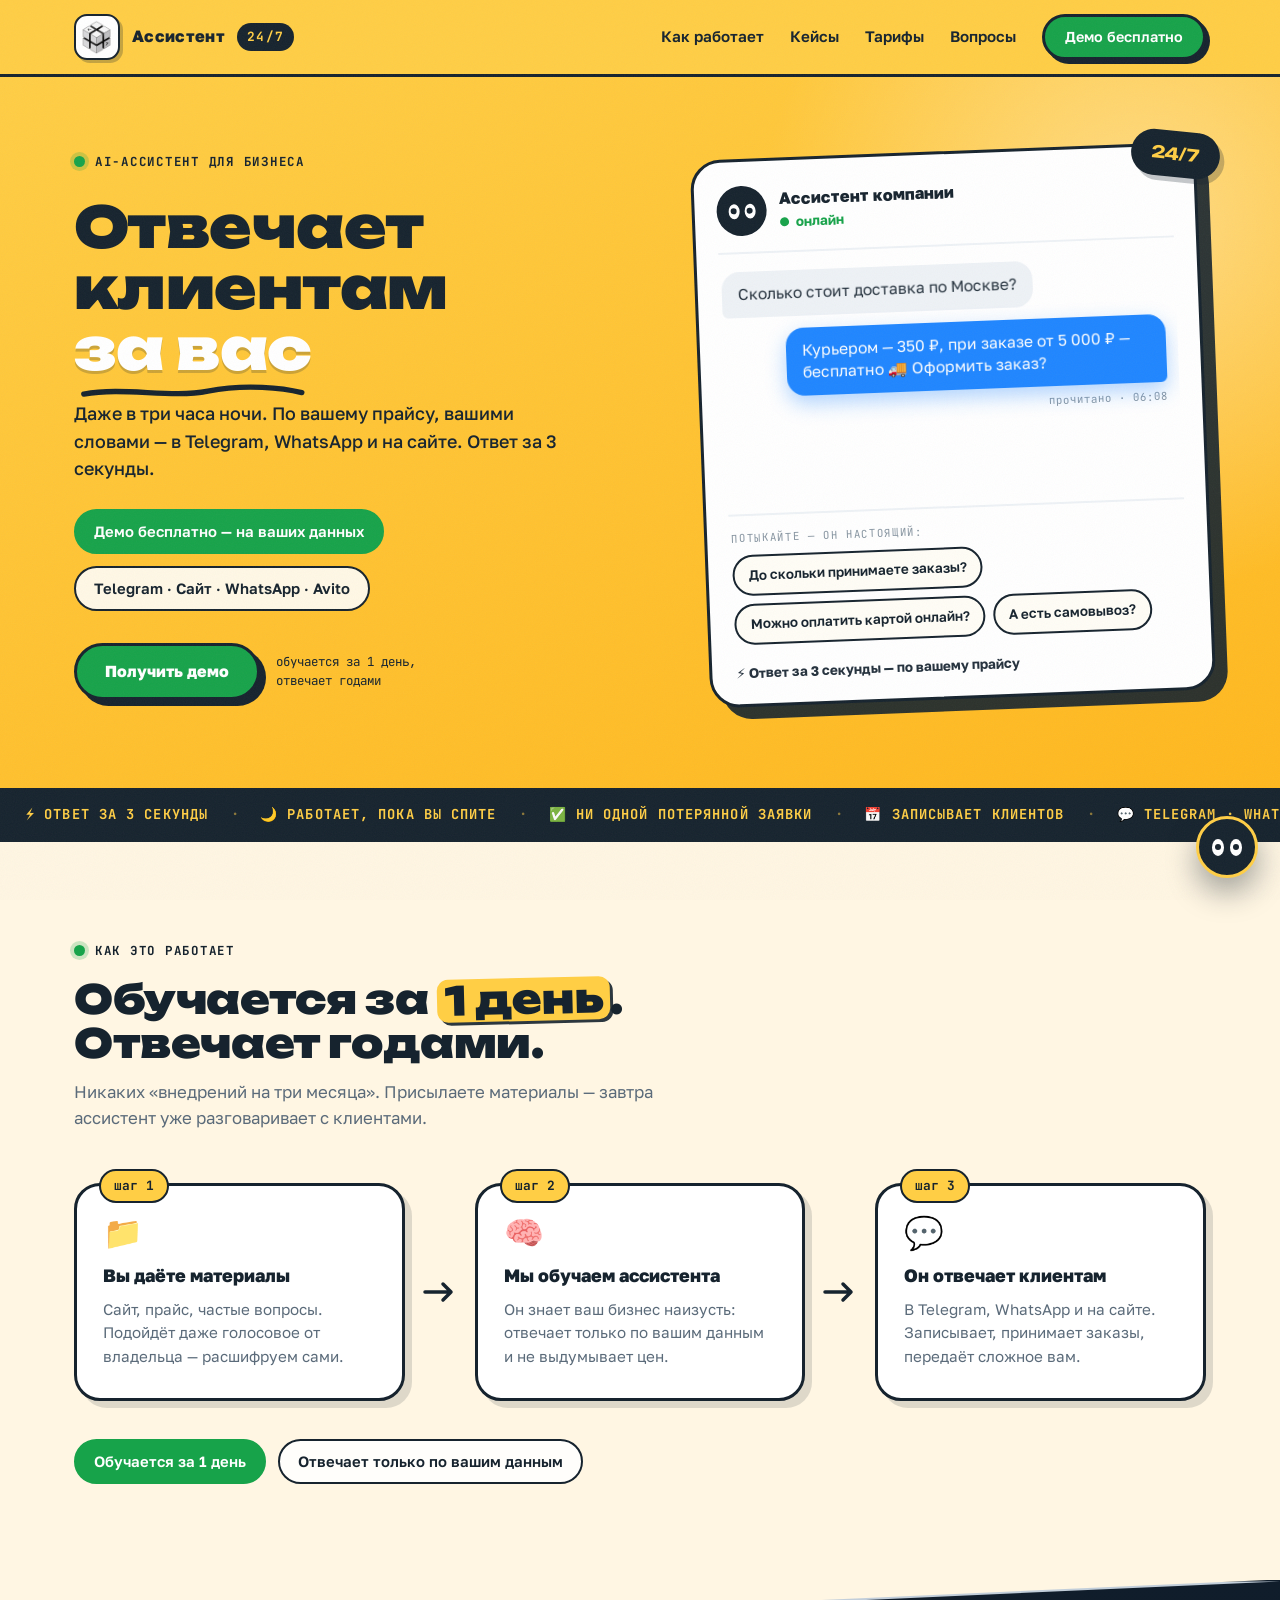
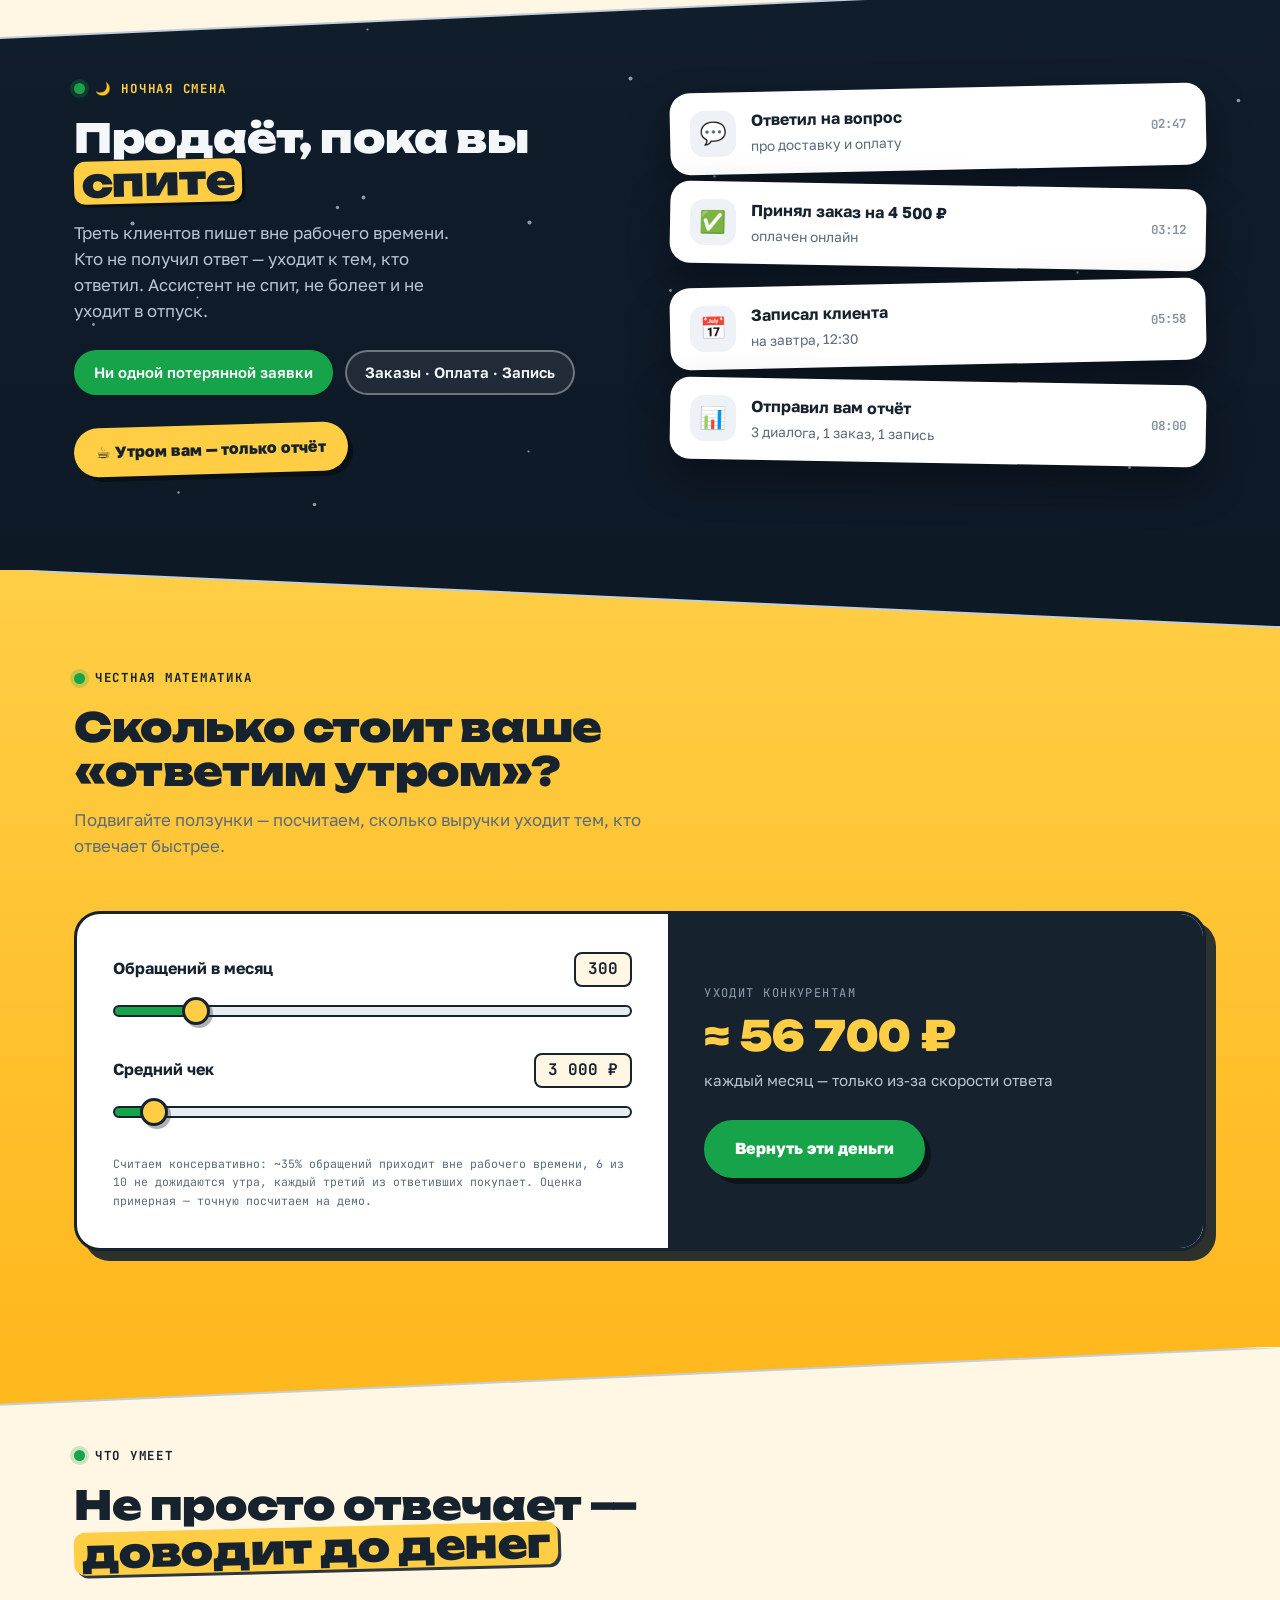
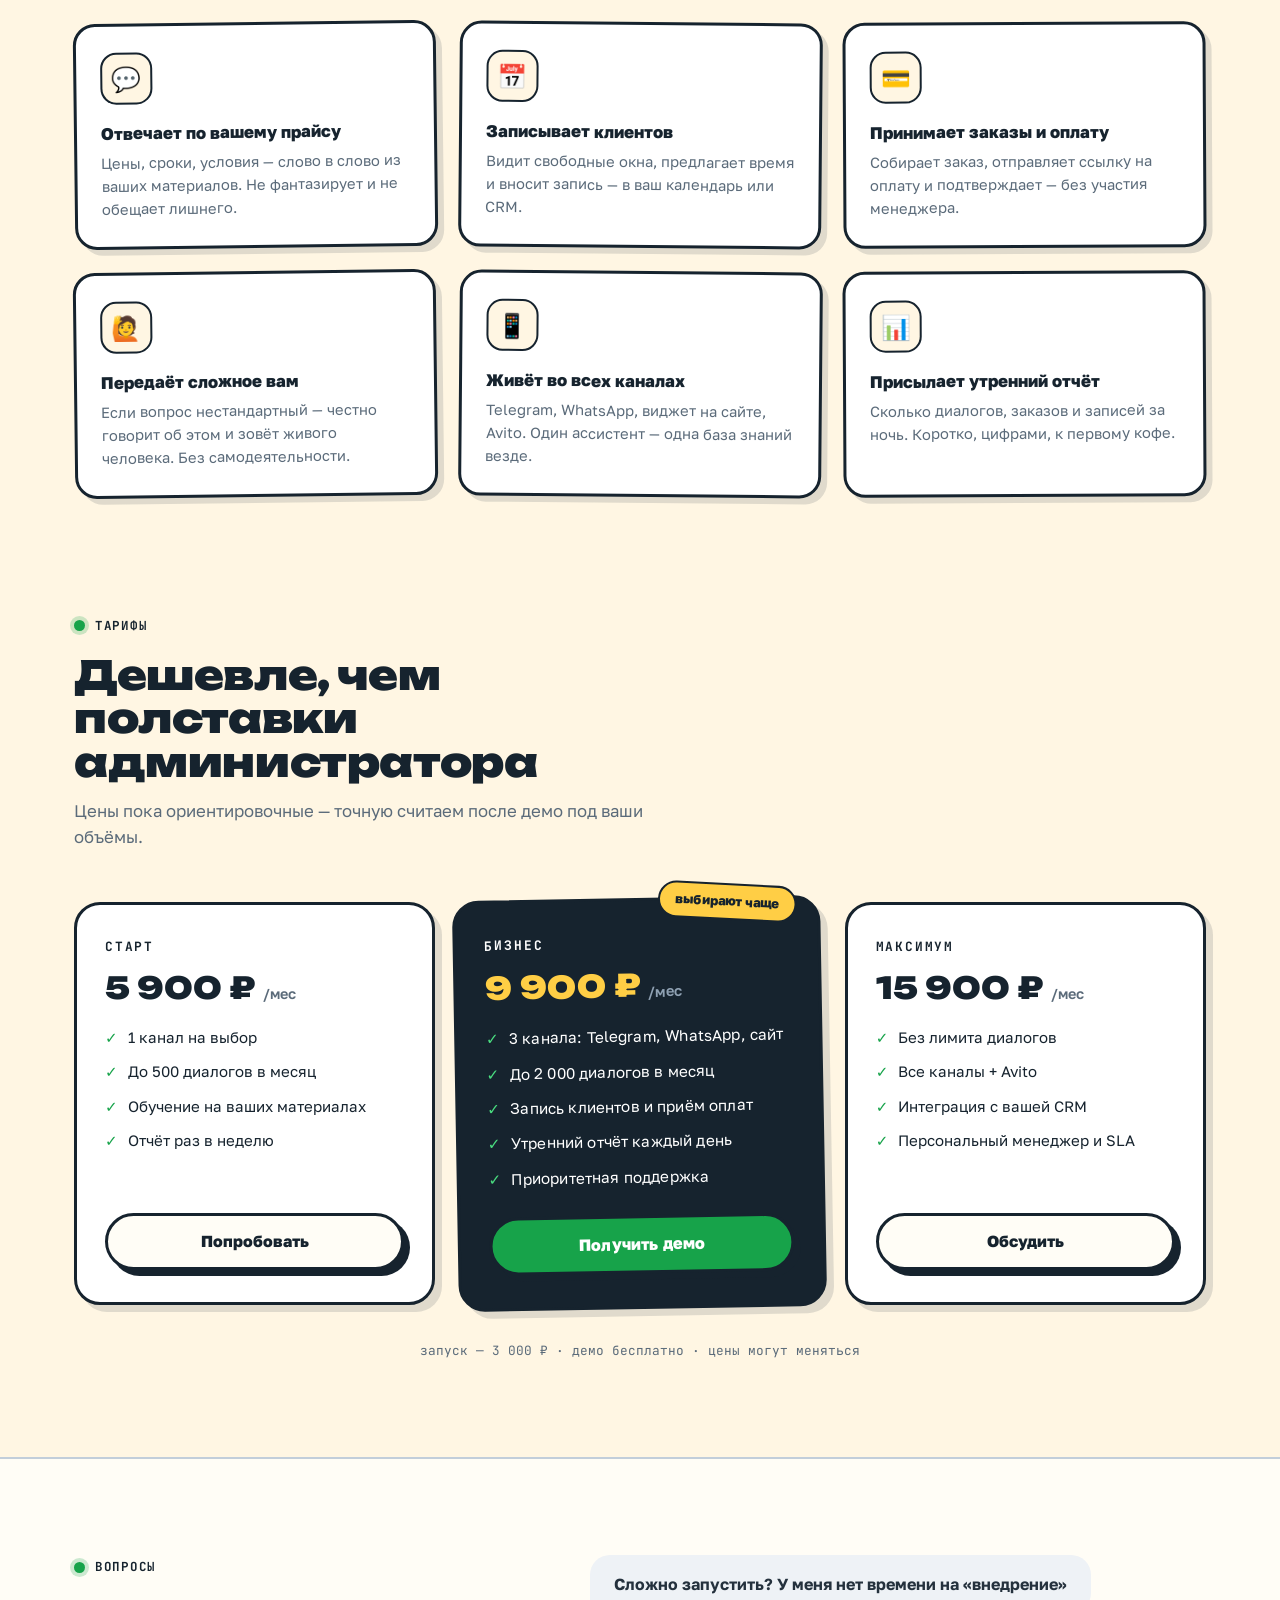
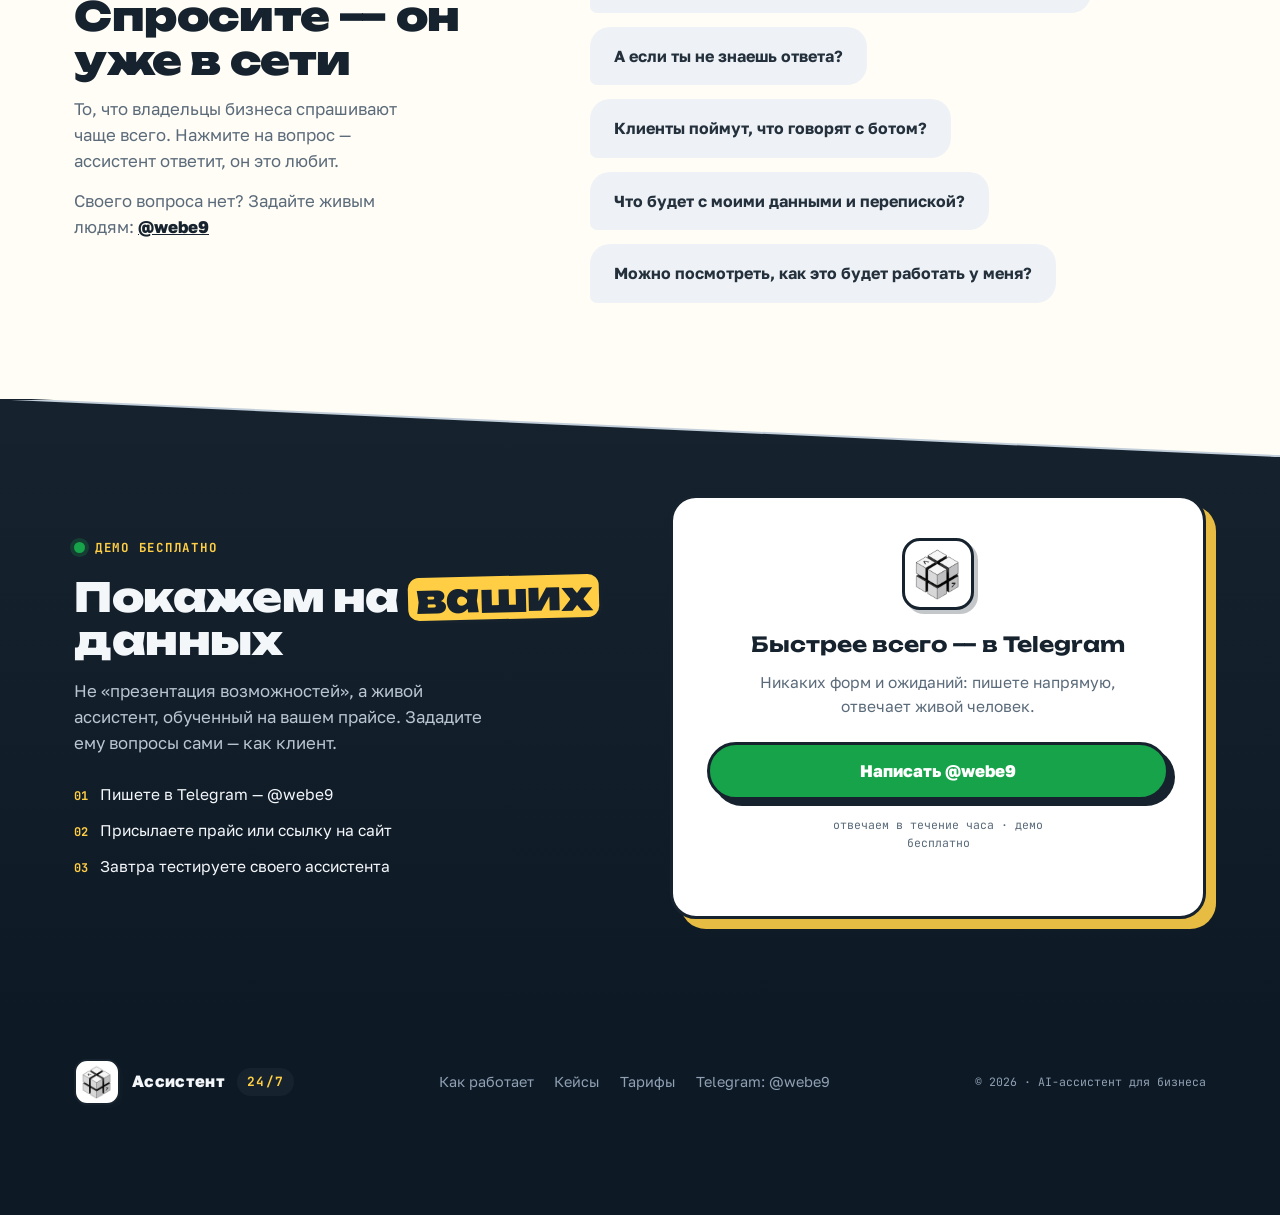
==== commit 9bd90b2c: "Серая линия и на горизонтальном стыке секций (тарифы — вопросы) Co-Authored-By: Claude Fable 5 <nore" ====
--- a/index.html
+++ b/index.html
@@ -256,7 +256,7 @@
 </section>
 
 <!-- ============ FAQ — переписка с ассистентом ============ -->
-<section class="section faq-sec" id="faq">
+<section class="section faq-sec hline" id="faq">
   <div class="wrap faq-in">
     <div class="faq-head reveal">
       <span class="eyebrow">Вопросы</span>
--- a/styles.css
+++ b/styles.css
@@ -67,14 +67,23 @@
 
 /* диагональный срез на стыке цветных блоков:
    --cut = цвет ПРЕДЫДУЩЕЙ секции, клин врезается в текущую.
-   top:-1px прячет антиалиасную кромку тонкого конца клина в цвете верхней секции */
+   ::before — серая линия-разделитель, сдвинутая на 2px вниз и потому
+   выглядывающая тонкой полоской ровно по кромке среза.
+   top:-1px прячет антиалиасную кромку тонкого конца клина. */
 .cut{
   position:absolute;top:-1px;left:0;right:0;z-index:2;pointer-events:none;
   height:clamp(26px,4.5vw,58px);
-  background:var(--cut);
+}
+.cut::before,.cut::after{
+  content:"";position:absolute;inset:0;
   clip-path:polygon(0 0,100% 0,0 100%);
 }
-.cut.r{clip-path:polygon(0 0,100% 0,100% 100%)}
+.cut::before{background:var(--cut-line,#C2CEDA);transform:translateY(2px)}
+.cut::after{background:var(--cut)}
+.cut.r::before,.cut.r::after{clip-path:polygon(0 0,100% 0,100% 100%)}
+
+/* та же линия на ровном горизонтальном стыке секций */
+.hline{border-top:2px solid var(--cut-line,#C2CEDA)}
 .bg-cream{background:var(--cream)}
 .sec-head{max-width:640px;margin-bottom:52px}
 .sec-head h2{margin-top:16px}
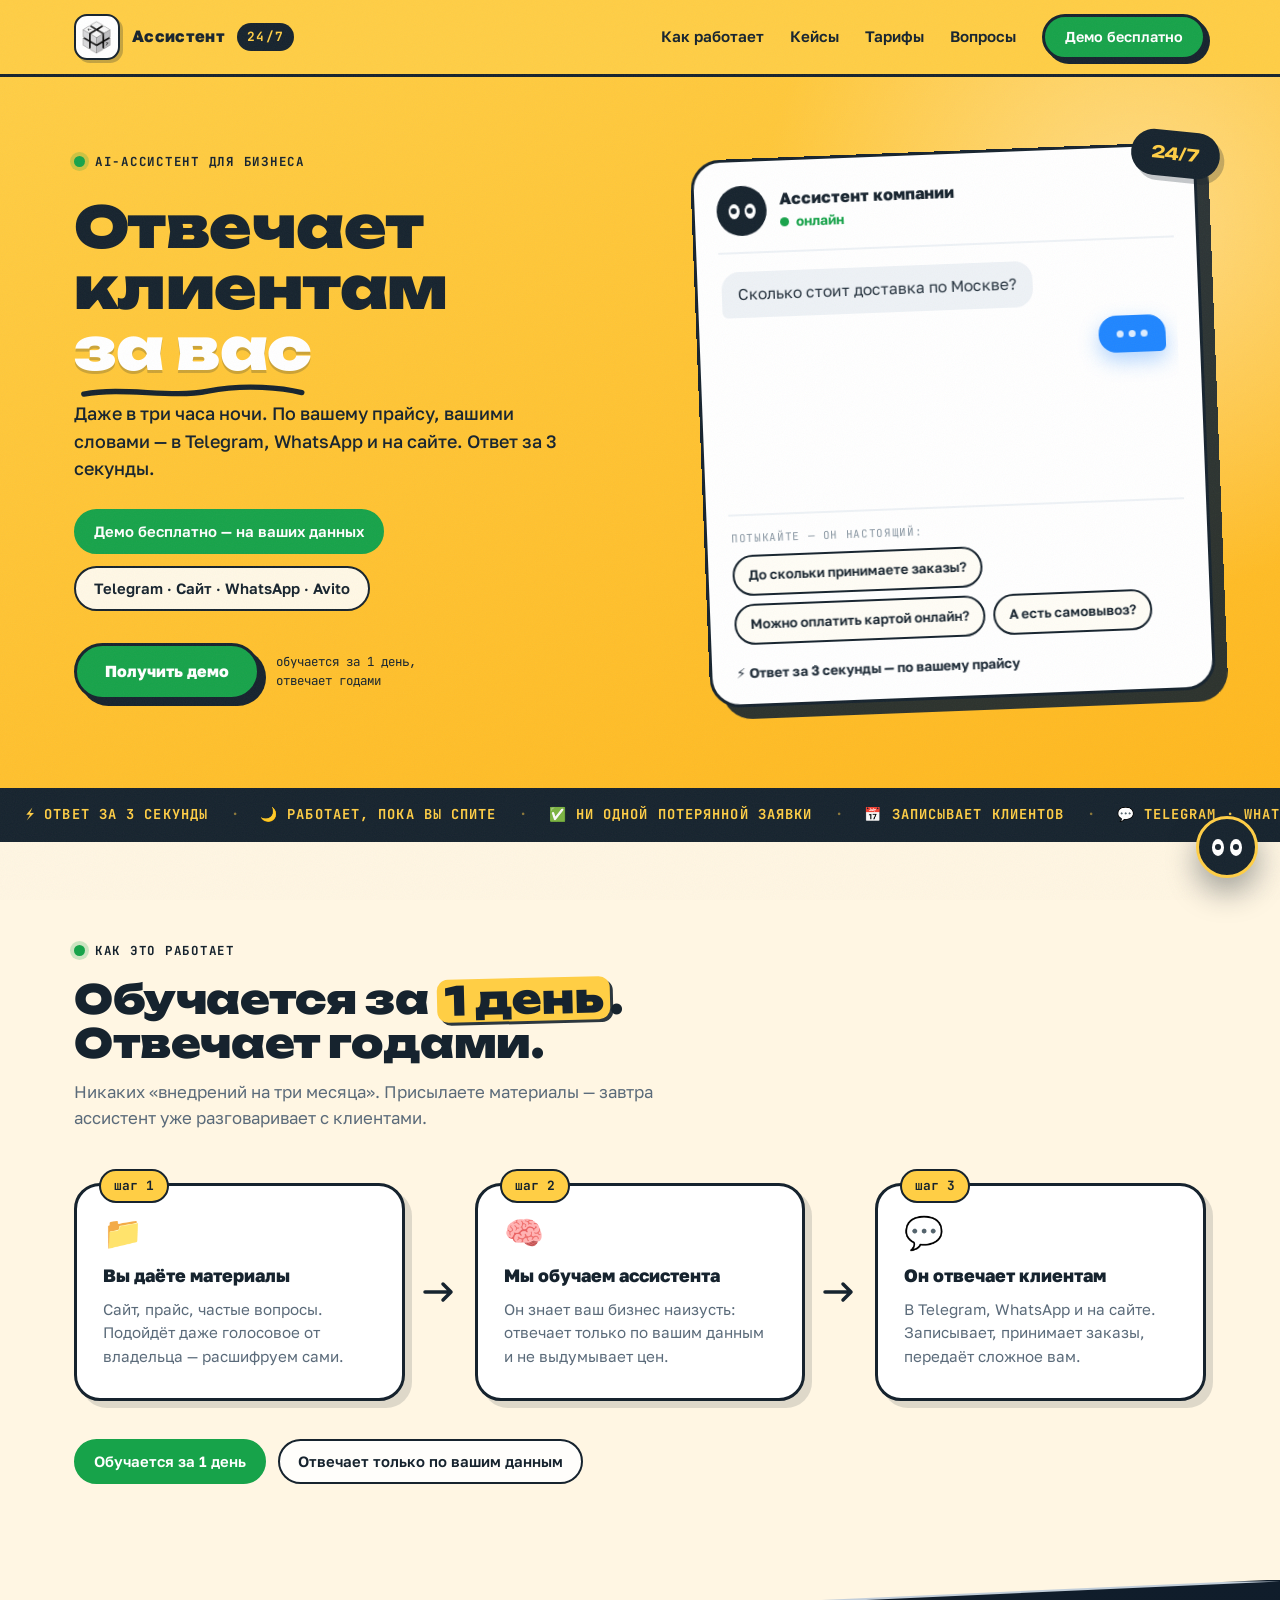
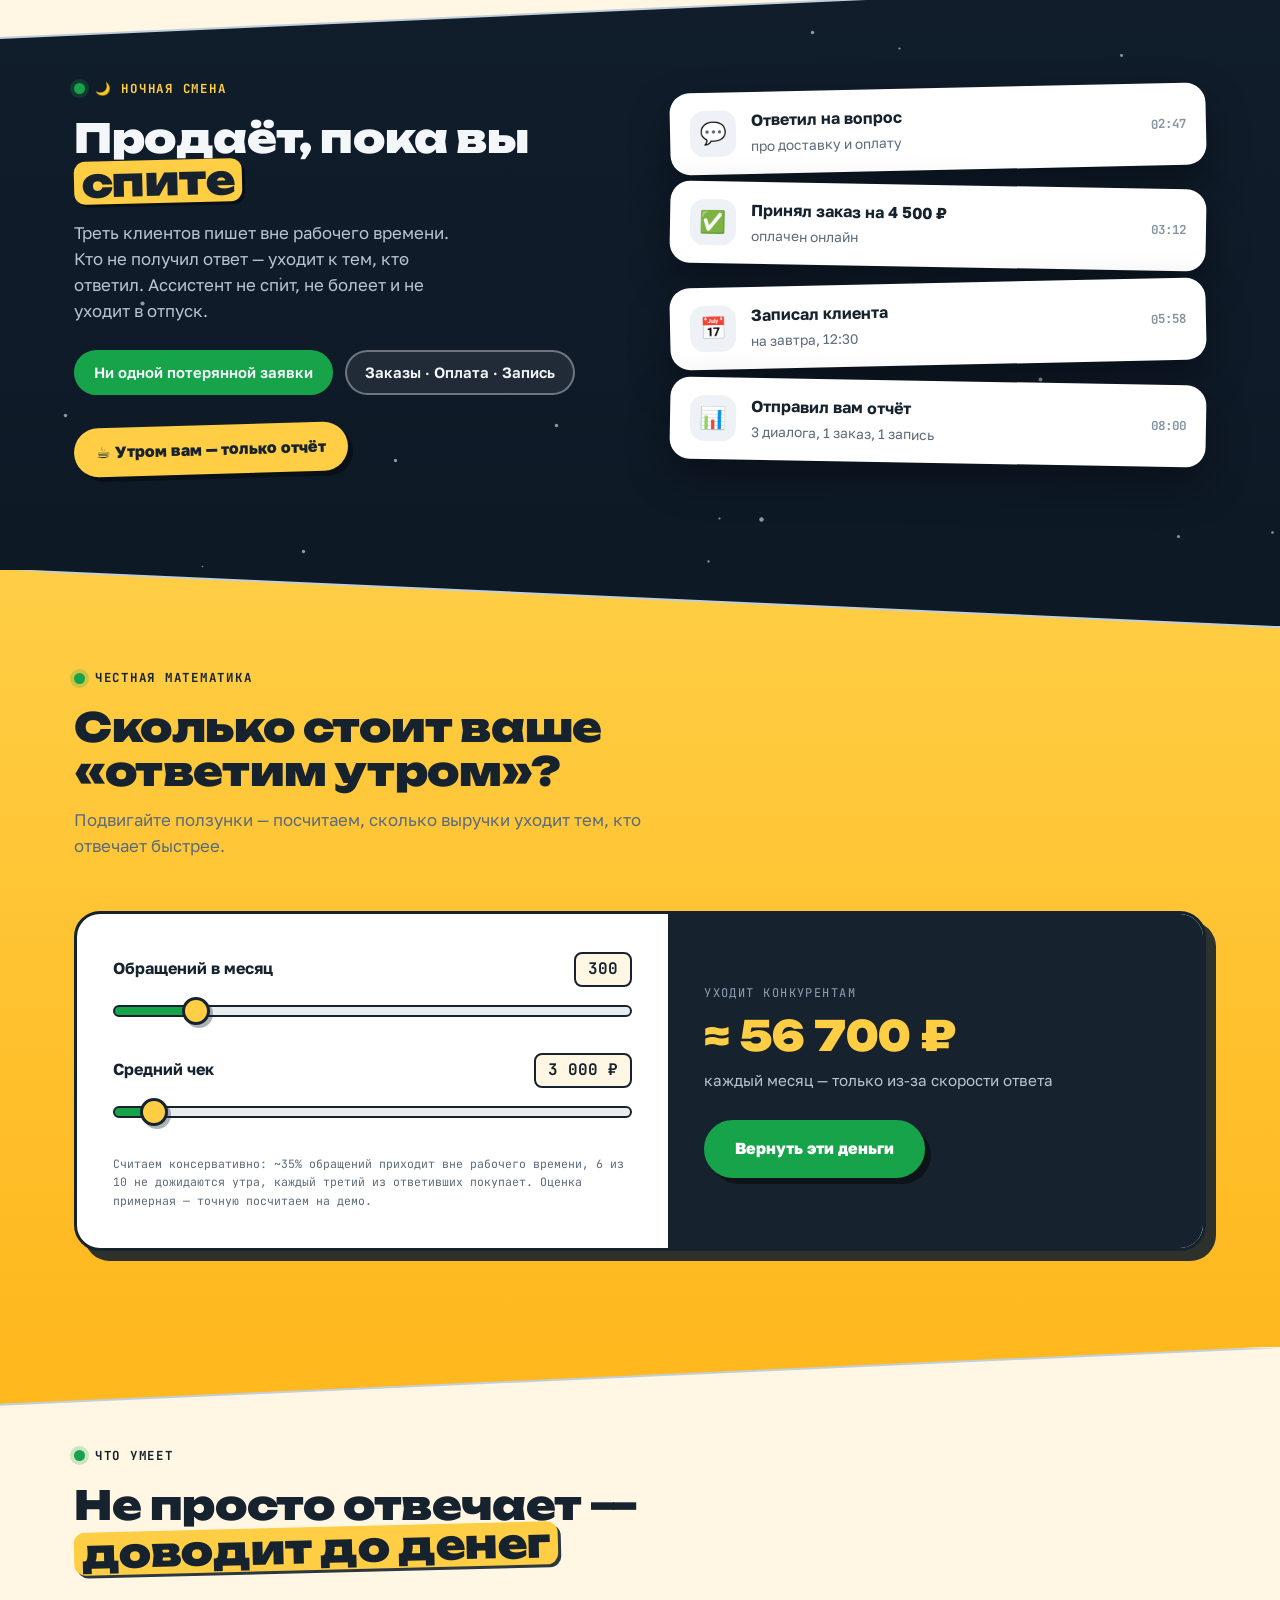
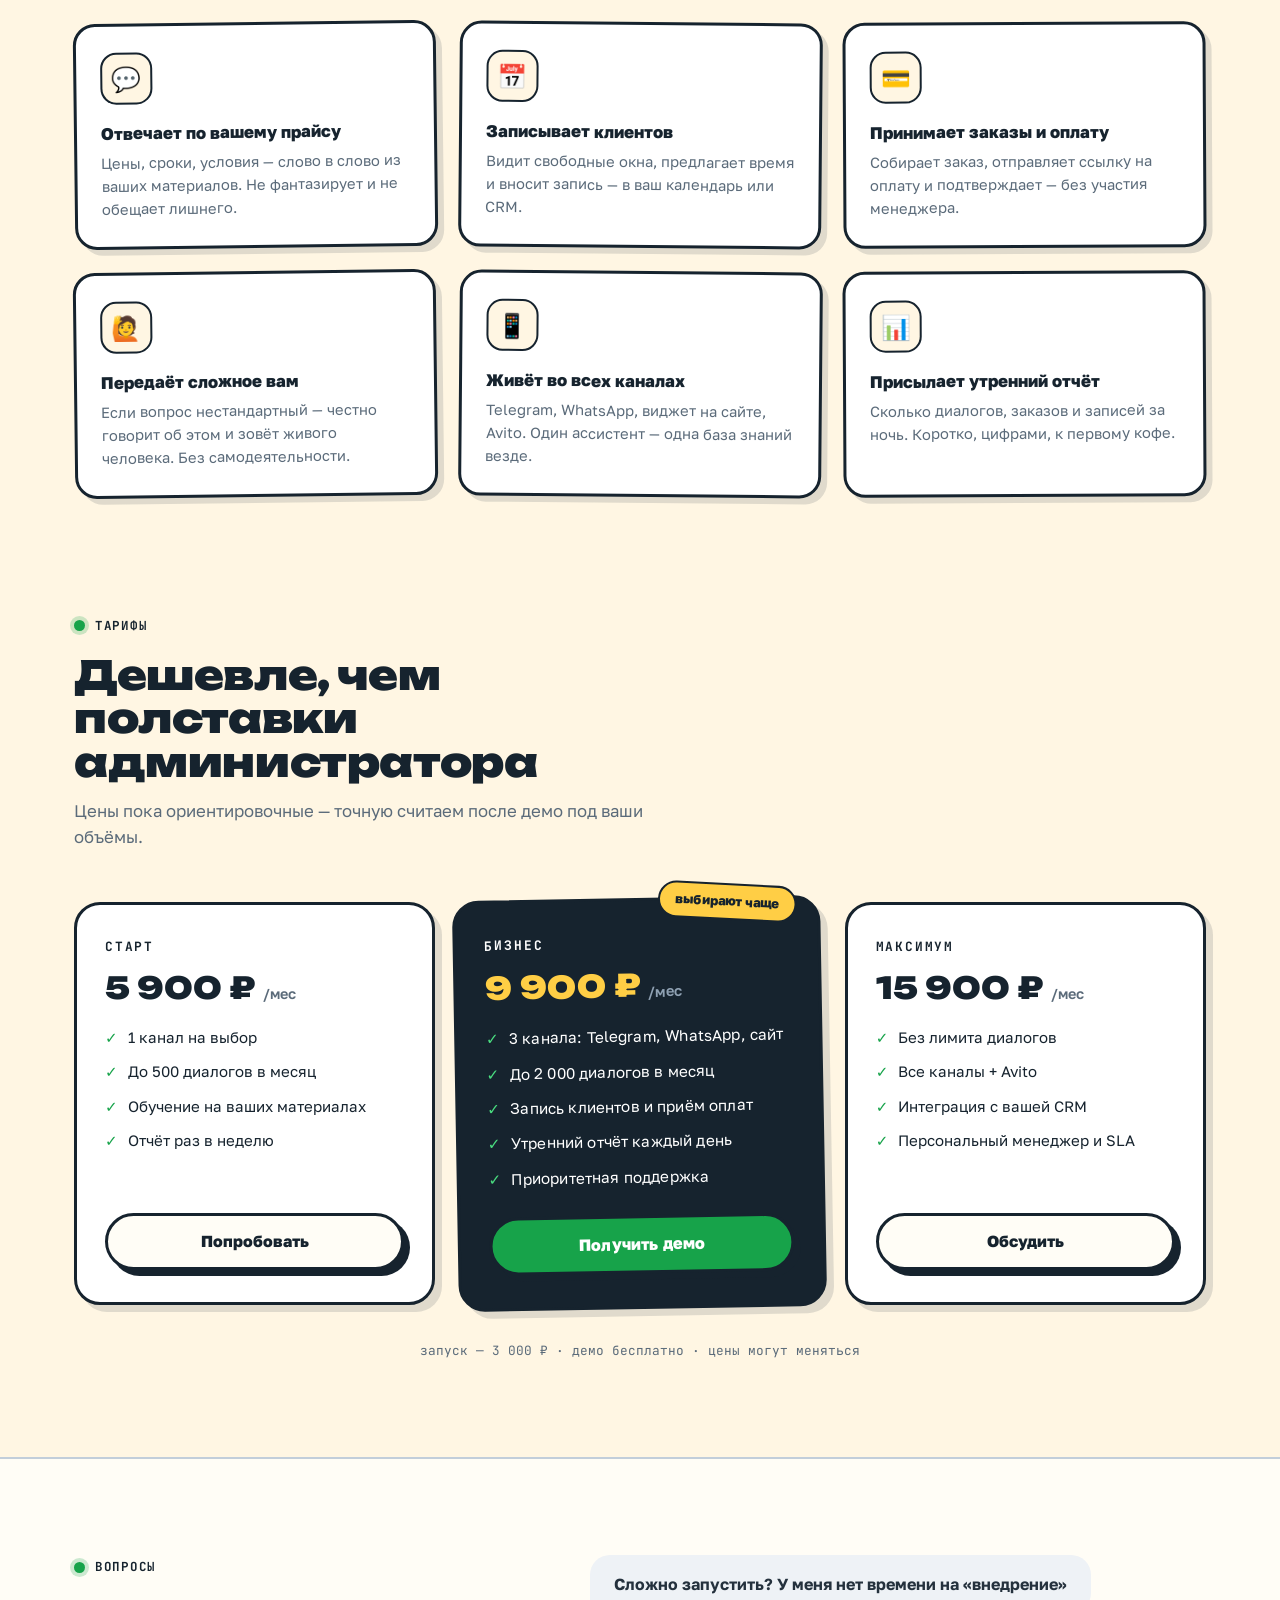
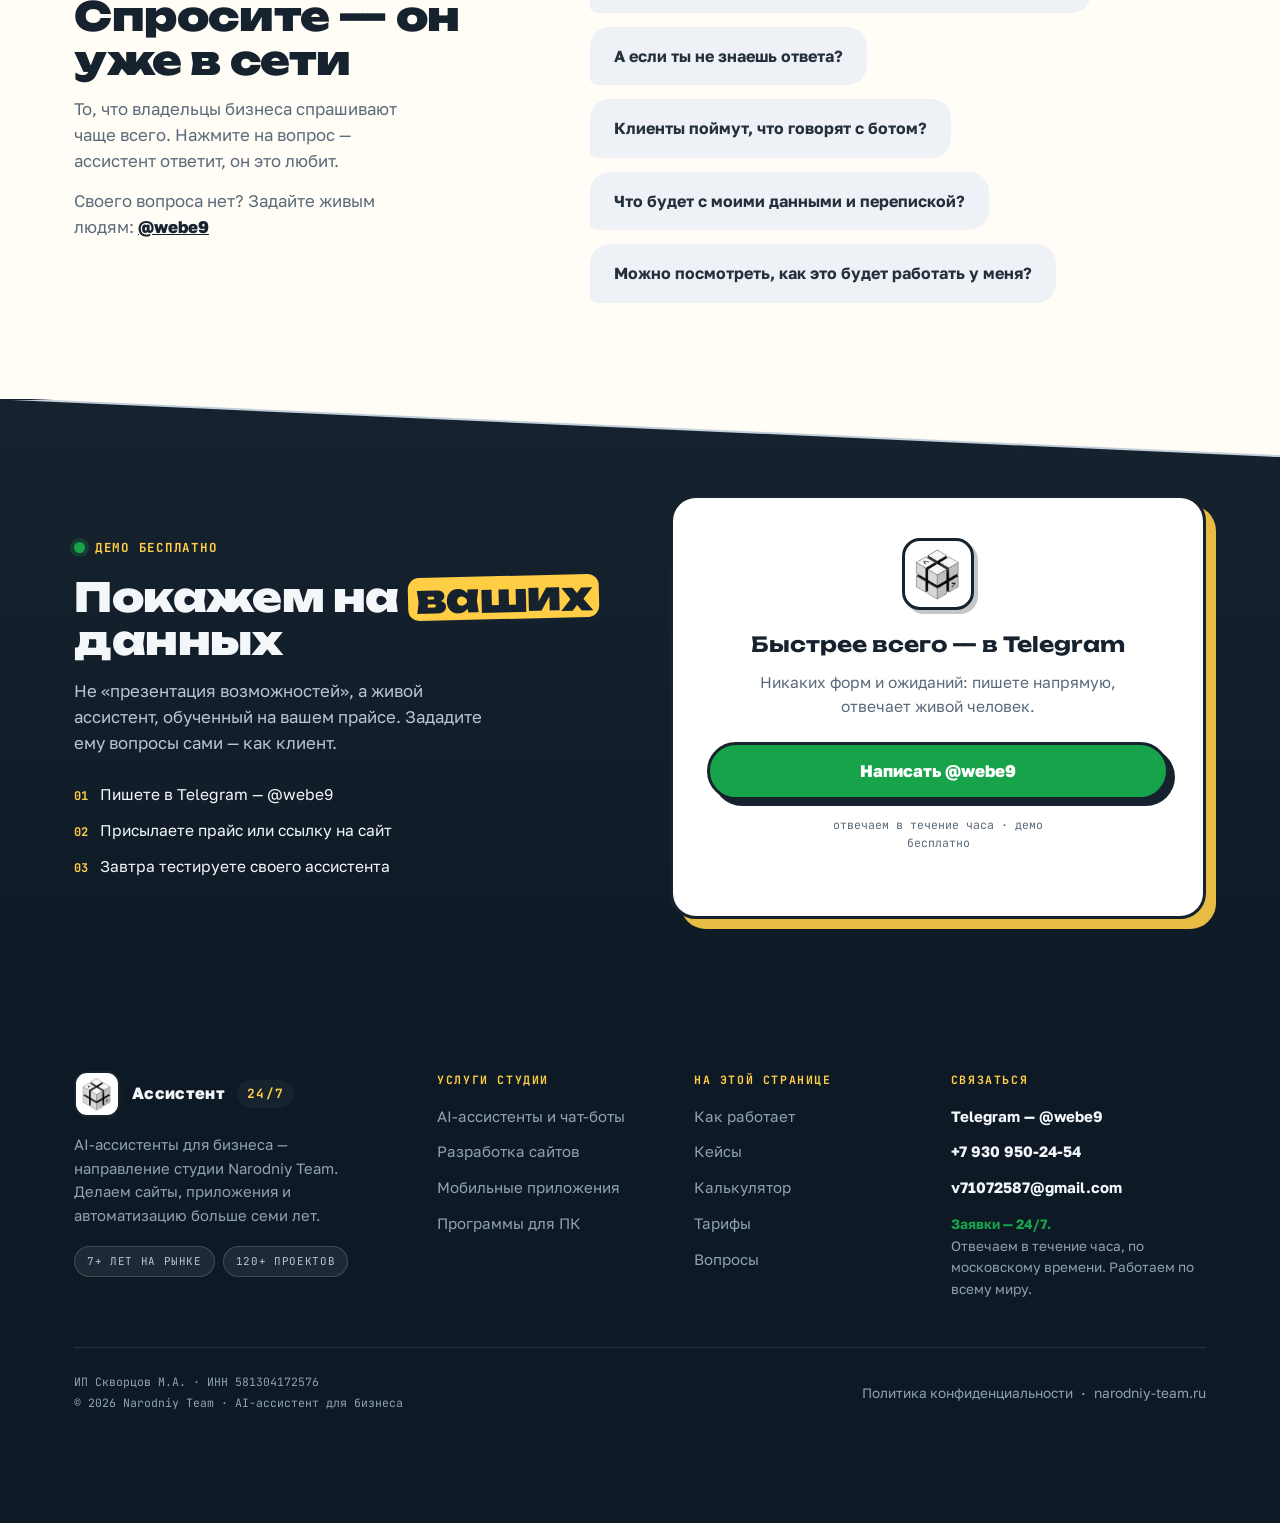
==== commit 98645367: "Развёрнутый подвал: услуги студии, контакты, реквизиты Narodniy Team Co-Authored-By: Claude Fable 5 " ====
--- a/index.html
+++ b/index.html
@@ -317,18 +317,63 @@
 
 <!-- ============ футер ============ -->
 <footer class="site-foot">
-  <div class="wrap foot-in">
-    <a class="logo" href="https://narodniy-team.ru" aria-label="На сайт Narodniy Team">
-      <img class="logo-img" src="logo.jpg" alt="Логотип Narodniy Team">
-      Ассистент <b>24/7</b>
-    </a>
-    <nav class="foot-links" aria-label="Футер">
-      <a href="#how">Как работает</a>
-      <a href="cases.html">Кейсы</a>
-      <a href="#pricing">Тарифы</a>
-      <a href="https://t.me/webe9" target="_blank" rel="noopener">Telegram: @webe9</a>
-    </nav>
-    <span class="foot-copy">© 2026 · AI-ассистент для бизнеса</span>
+  <div class="wrap">
+    <div class="foot-top">
+      <div class="foot-brand">
+        <a class="logo" href="https://narodniy-team.ru" aria-label="На сайт Narodniy Team">
+          <img class="logo-img" src="logo.jpg" alt="Логотип Narodniy Team">
+          Ассистент <b>24/7</b>
+        </a>
+        <p class="foot-about">AI-ассистенты для бизнеса — направление студии Narodniy Team. Делаем сайты, приложения и автоматизацию больше семи лет.</p>
+        <div class="foot-stats">
+          <span class="foot-stat">7+ лет на рынке</span>
+          <span class="foot-stat">120+ проектов</span>
+        </div>
+      </div>
+
+      <nav class="foot-col" aria-label="Услуги студии">
+        <h4>Услуги студии</h4>
+        <ul>
+          <li><a href="./">AI-ассистенты и чат-боты</a></li>
+          <li><a href="https://narodniy-team.ru/uslugi/razrabotka-saytov">Разработка сайтов</a></li>
+          <li><a href="https://narodniy-team.ru/uslugi/razrabotka-mobilnyh-prilozheniy">Мобильные приложения</a></li>
+          <li><a href="https://narodniy-team.ru/uslugi/razrabotka-programm-na-pk">Программы для ПК</a></li>
+        </ul>
+      </nav>
+
+      <nav class="foot-col" aria-label="Разделы">
+        <h4>На этой странице</h4>
+        <ul>
+          <li><a href="#how">Как работает</a></li>
+          <li><a href="cases.html">Кейсы</a></li>
+          <li><a href="#calc">Калькулятор</a></li>
+          <li><a href="#pricing">Тарифы</a></li>
+          <li><a href="#faq">Вопросы</a></li>
+        </ul>
+      </nav>
+
+      <div class="foot-col foot-contact">
+        <h4>Связаться</h4>
+        <ul>
+          <li><a href="https://t.me/webe9" target="_blank" rel="noopener">Telegram — @webe9</a></li>
+          <li><a href="tel:+79309502454">+7 930 950-24-54</a></li>
+          <li><a href="mailto:v71072587@gmail.com">v71072587@gmail.com</a></li>
+        </ul>
+        <p class="foot-hours"><b>Заявки — 24/7.</b><br>Отвечаем в течение часа, по московскому времени. Работаем по всему миру.</p>
+      </div>
+    </div>
+
+    <div class="foot-bottom">
+      <span class="foot-legal">
+        ИП Скворцов М.А. · ИНН 581304172576<br>
+        © 2026 Narodniy Team · AI-ассистент для бизнеса
+      </span>
+      <span>
+        <a href="https://narodniy-team.ru/privacy">Политика конфиденциальности</a>
+        &nbsp;·&nbsp;
+        <a href="https://narodniy-team.ru">narodniy-team.ru</a>
+      </span>
+    </div>
   </div>
 </footer>
 
--- a/styles.css
+++ b/styles.css
@@ -577,13 +577,34 @@
 .tg-card .note{margin-top:16px;font-family:var(--m);font-size:.72rem;color:var(--muted)}
 
 /* ============ футер ============ */
-.site-foot{background:var(--ink-2);color:#8FA1B3;padding:44px 0 110px}
-.foot-in{display:flex;flex-wrap:wrap;gap:28px;justify-content:space-between;align-items:center}
-.foot-in .logo{color:#F4F7FA}
-.foot-links{display:flex;flex-wrap:wrap;gap:20px;font-size:.9rem}
-.foot-links a{text-decoration:none}
-.foot-links a:hover{color:var(--yellow)}
-.foot-copy{font-family:var(--m);font-size:.72rem}
+.site-foot{background:var(--ink-2);color:#8FA1B3;padding:56px 0 110px}
+.foot-top{display:grid;grid-template-columns:1.5fr 1fr 1fr 1.2fr;gap:44px}
+.foot-brand .logo{color:#F4F7FA;margin-bottom:16px}
+.foot-about{font-size:.93rem;line-height:1.6;max-width:32ch}
+.foot-stats{display:flex;flex-wrap:wrap;gap:8px;margin-top:18px}
+.foot-stat{
+  font-family:var(--m);font-size:.68rem;letter-spacing:.06em;text-transform:uppercase;
+  background:rgba(255,255,255,.07);border:1.5px solid rgba(255,255,255,.16);
+  border-radius:999px;padding:6px 12px;color:#B9C6D2;
+}
+.foot-col h4{
+  font-family:var(--m);font-size:.72rem;font-weight:700;
+  letter-spacing:.14em;text-transform:uppercase;color:var(--yellow);
+  margin-bottom:15px;
+}
+.foot-col ul{list-style:none;display:flex;flex-direction:column;gap:11px}
+.foot-col a{text-decoration:none;font-size:.94rem;transition:color .15s}
+.foot-col a:hover{color:var(--yellow)}
+.foot-contact a{font-weight:700;color:#F4F7FA}
+.foot-hours{margin-top:14px;font-size:.85rem;line-height:1.6}
+.foot-hours b{color:var(--green);font-weight:700}
+.foot-bottom{
+  margin-top:46px;padding-top:24px;border-top:1.5px solid rgba(255,255,255,.1);
+  display:flex;flex-wrap:wrap;gap:16px 28px;justify-content:space-between;align-items:center;
+}
+.foot-legal{font-family:var(--m);font-size:.72rem;line-height:1.8}
+.foot-bottom a{text-decoration:none;font-size:.85rem}
+.foot-bottom a:hover{color:var(--yellow)}
 
 /* ============ FAB — живая кнопка с глазами ============ */
 .fab{
@@ -613,6 +634,7 @@
   .night-in,.cta-in{grid-template-columns:1fr;gap:44px}
   .faq-in{grid-template-columns:1fr;gap:40px}
   .faq-head{position:static}
+  .foot-top{grid-template-columns:1fr 1fr;gap:36px}
   .feat-grid{grid-template-columns:repeat(2,1fr)}
   .case-grid{grid-template-columns:1fr}
   .price-grid{grid-template-columns:1fr;max-width:520px;margin:0 auto}
@@ -634,6 +656,8 @@
   .fab::after{display:none}
   .tg-card{transform:none;padding:30px 22px}
   .t-time{display:none}
+  .foot-top{grid-template-columns:1fr;gap:32px}
+  .site-foot{padding:44px 0 100px}
 }
 @media (prefers-reduced-motion:reduce){
   html{scroll-behavior:auto}
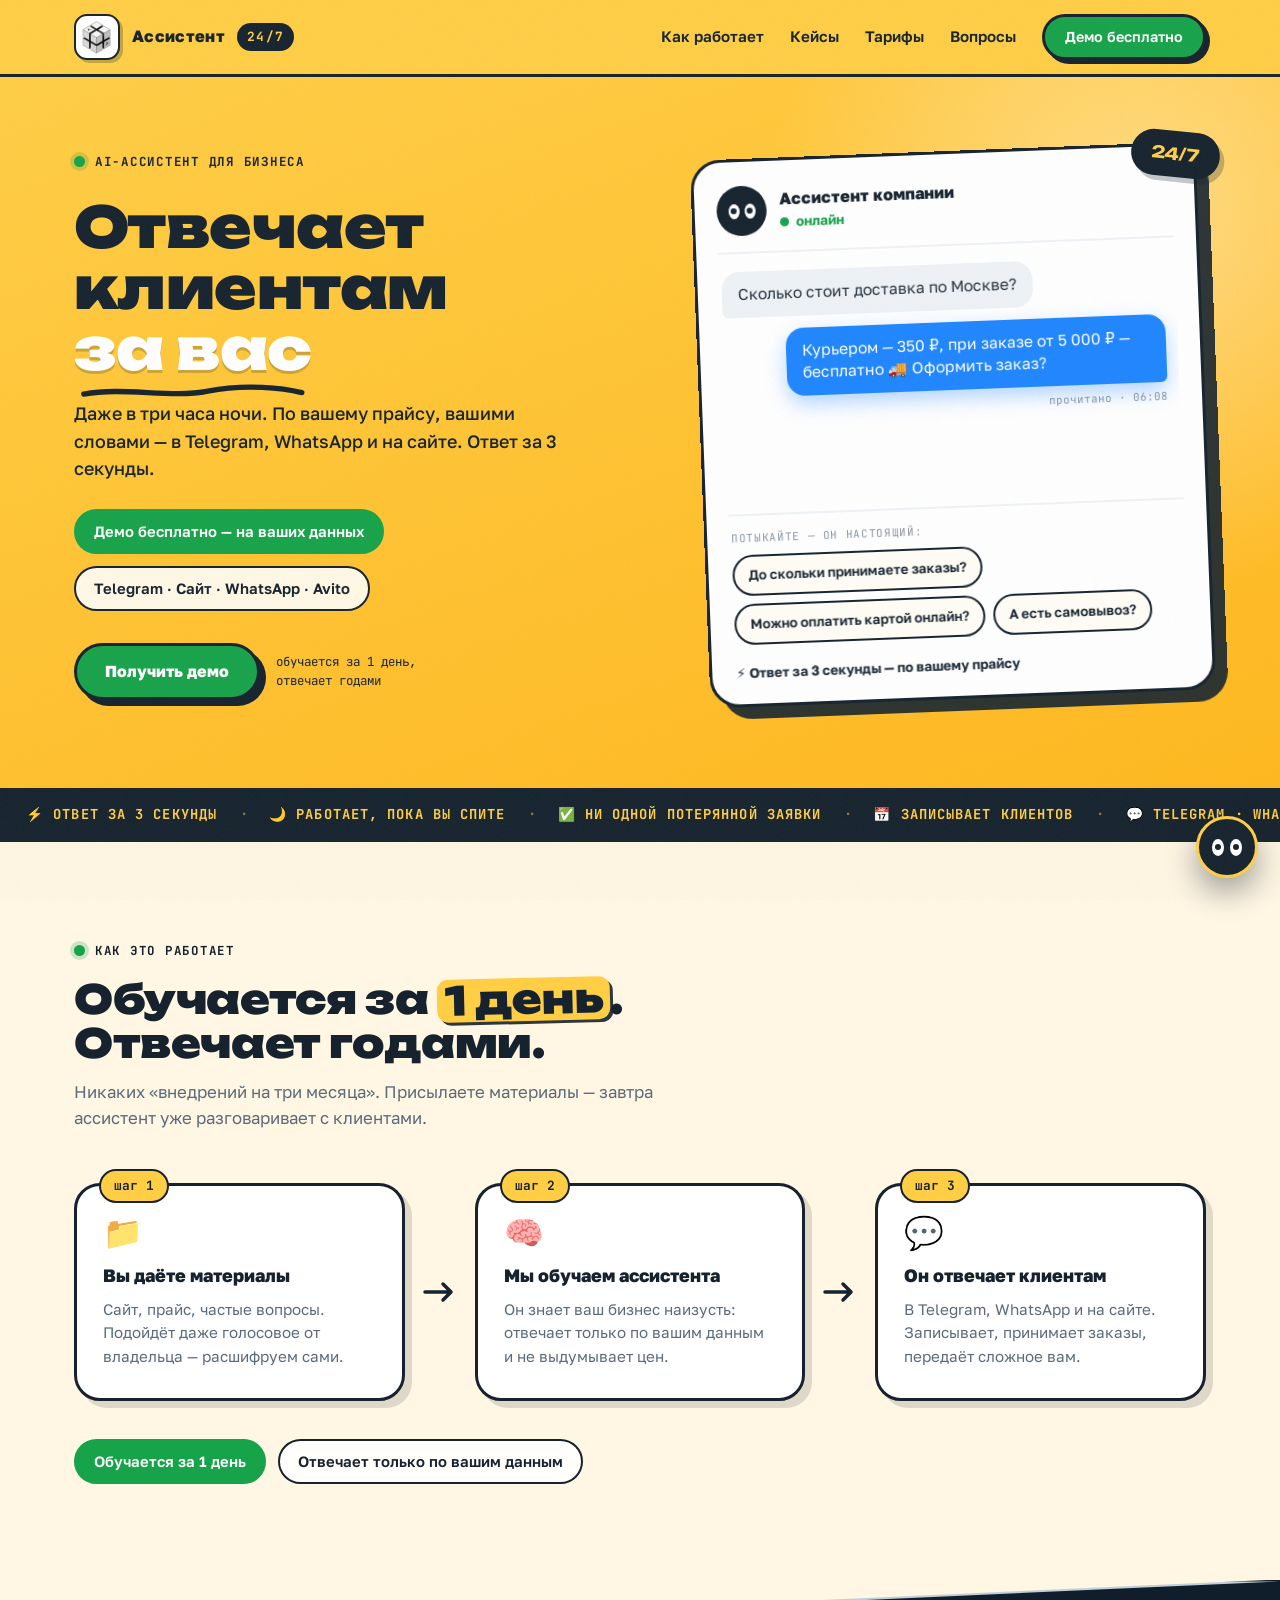
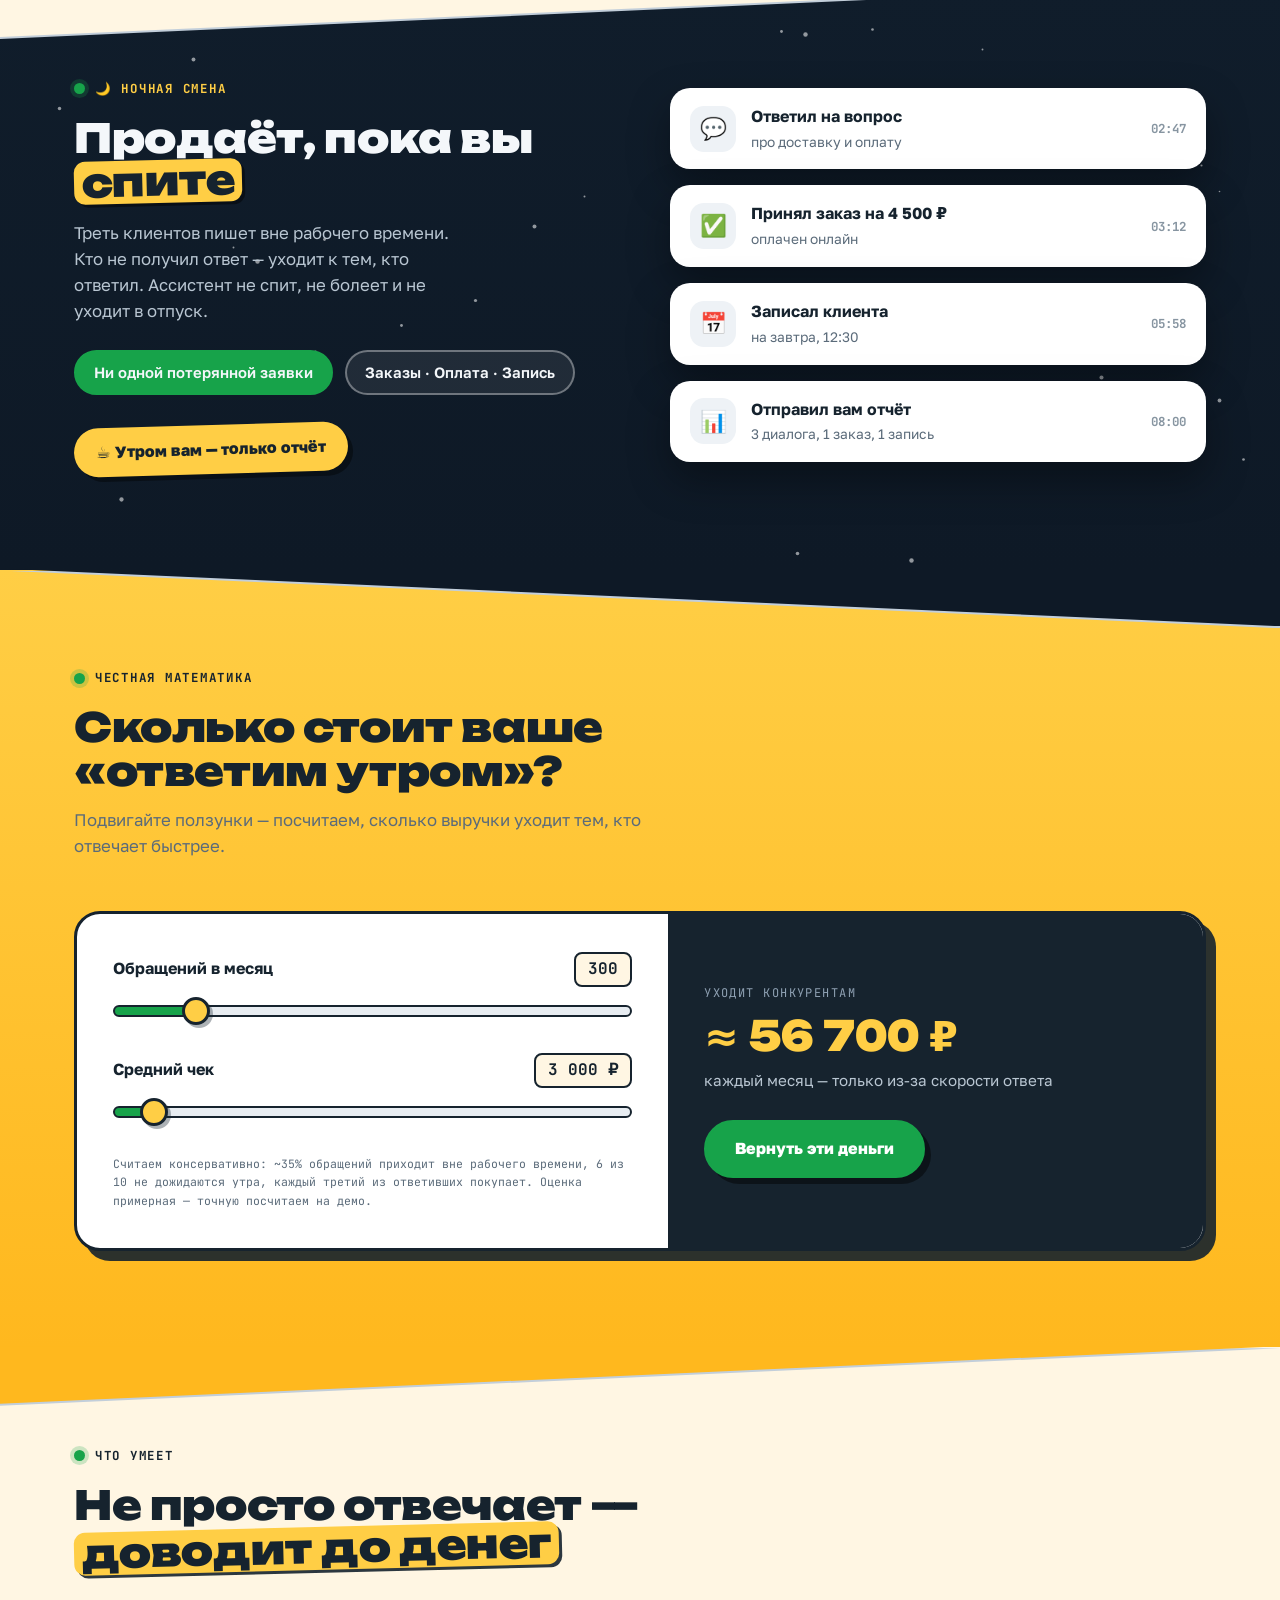
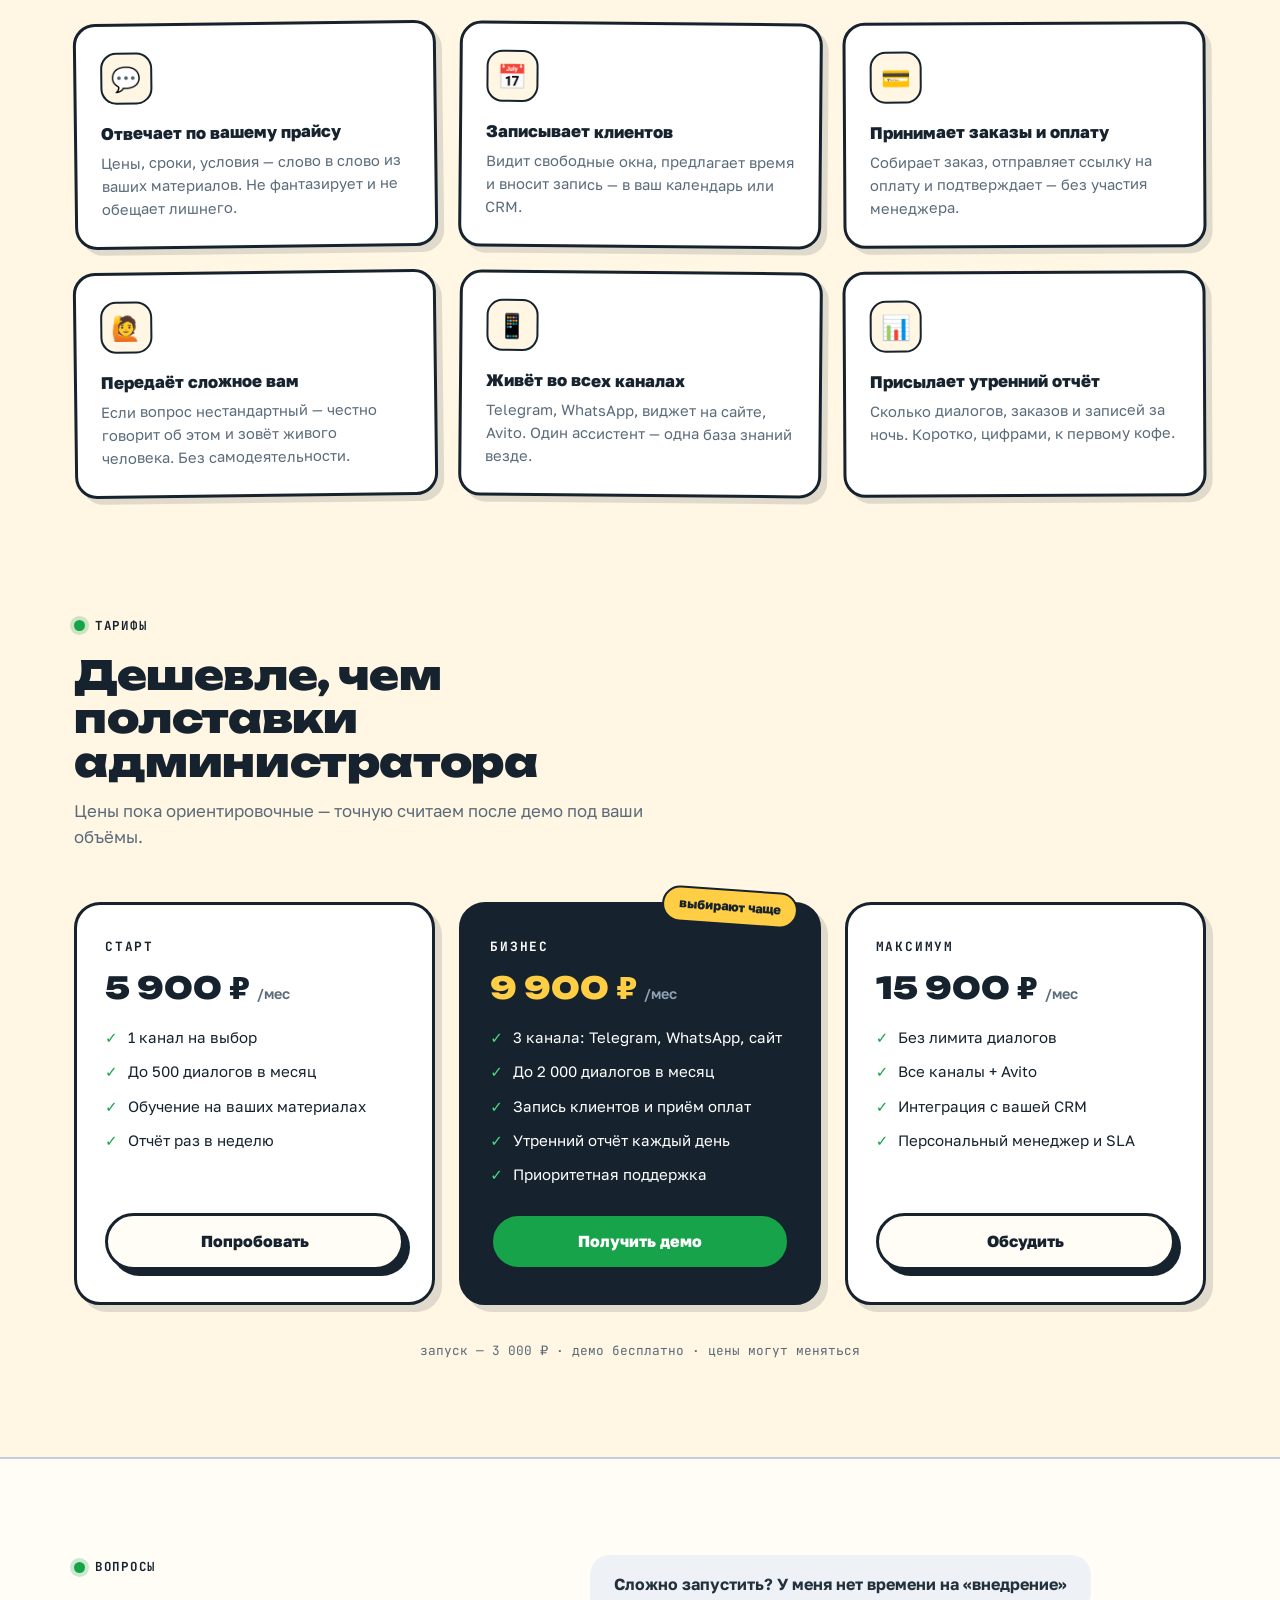
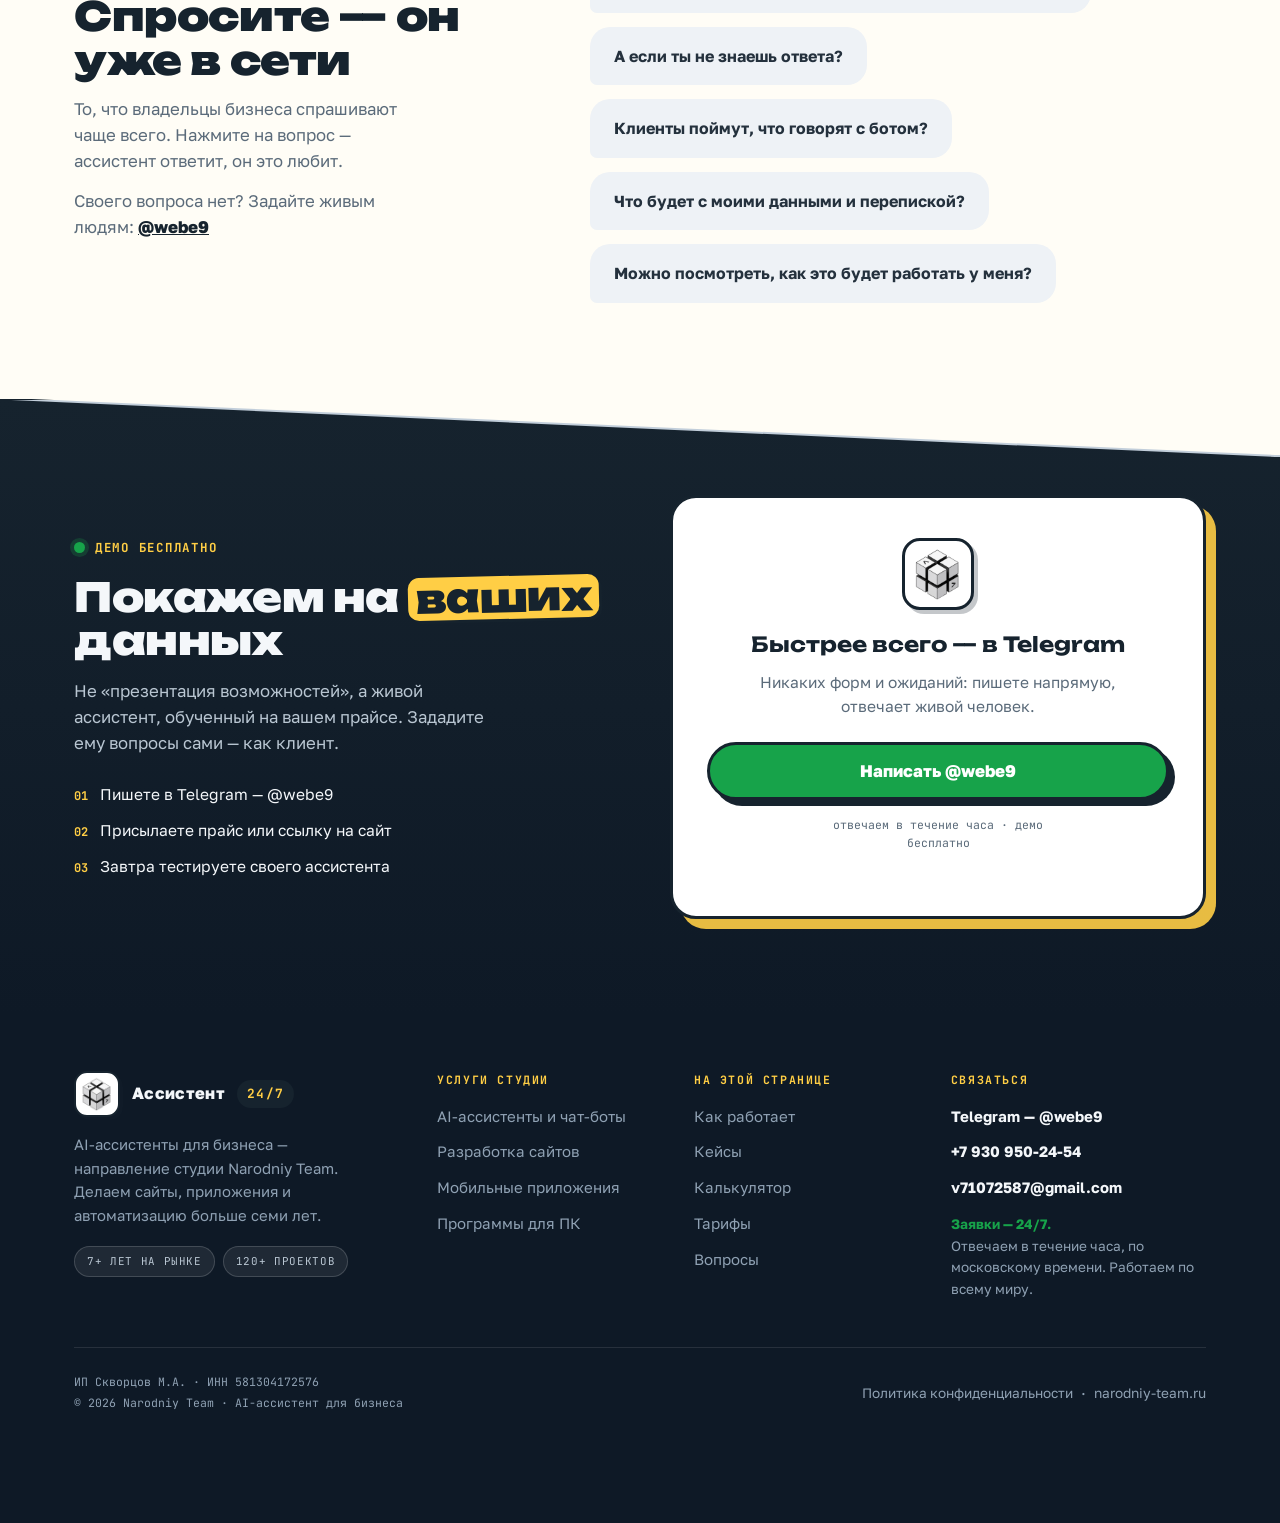
==== commit 995831ce: "Надёжность: страница работает без JS, шрифты локальные, www с сертификатом - Контент больше не скрыт" ====
--- a/index.html
+++ b/index.html
@@ -6,10 +6,10 @@
 <title>AI-ассистент для бизнеса — отвечает клиентам за вас 24/7</title>
 <meta name="description" content="AI-ассистент отвечает клиентам в Telegram, WhatsApp и на сайте за 3 секунды. Обучается на ваших данных за 1 день. Демо бесплатно.">
 <meta name="theme-color" content="#FFCE45">
+<script>document.documentElement.classList.add('js')</script>
 <link rel="icon" type="image/jpeg" href="logo.jpg">
-<link rel="preconnect" href="https://fonts.googleapis.com">
-<link rel="preconnect" href="https://fonts.gstatic.com" crossorigin>
-<link href="https://fonts.googleapis.com/css2?family=Unbounded:wght@500;700;900&family=Golos+Text:wght@400;500;600;800&family=JetBrains+Mono:wght@400;700&display=swap" rel="stylesheet">
+<link rel="preload" href="fonts/golos-text-400-cyrillic.woff2" as="font" type="font/woff2" crossorigin>
+<link rel="preload" href="fonts/unbounded-900-cyrillic.woff2" as="font" type="font/woff2" crossorigin>
 <link rel="stylesheet" href="styles.css">
 </head>
 <body>
@@ -78,7 +78,13 @@
           </div>
         </div>
         <div class="chat-logwrap">
-          <div class="chat-log" id="chatLog" aria-live="polite"></div>
+          <!-- диалог статичен в разметке: виден даже если скрипт не загрузился.
+             При живом JS лог очищается и диалог проигрывается с печатанием. -->
+        <div class="chat-log" id="chatLog" aria-live="polite">
+          <div class="msg client">Сколько стоит доставка по Москве?</div>
+          <div class="msg bot">Курьером — 350 ₽, при заказе от 5 000 ₽ — бесплатно 🚚 Оформить заказ?</div>
+          <div class="msg-meta">прочитано · 23:47</div>
+        </div>
           <span class="chat-thumb" id="chatThumb" aria-hidden="true"></span>
         </div>
         <div class="chat-suggest" id="chatSuggest">
@@ -92,7 +98,7 @@
 
 <!-- ============ бегущая строка ============ -->
 <div class="ticker" aria-hidden="true">
-  <div class="ticker-track" id="tickerTrack"></div>
+  <div class="ticker-track"><span>⚡ ответ за 3 секунды</span><span>🌙 работает, пока вы спите</span><span>✅ ни одной потерянной заявки</span><span>📅 записывает клиентов</span><span>💬 telegram · whatsapp · сайт · avito</span><span>🧠 знает ваш бизнес наизусть</span><span>⚡ ответ за 3 секунды</span><span>🌙 работает, пока вы спите</span><span>✅ ни одной потерянной заявки</span><span>📅 записывает клиентов</span><span>💬 telegram · whatsapp · сайт · avito</span><span>🧠 знает ваш бизнес наизусть</span></div>
 </div>
 
 <!-- ============ как работает ============ -->
@@ -169,17 +175,17 @@
       <div class="calc-controls">
         <div class="row">
           <label for="rLeads">Обращений в месяц <output id="oLeads">300</output></label>
-          <input type="range" id="rLeads" min="30" max="2000" step="10" value="300">
+          <input type="range" id="rLeads" min="30" max="2000" step="10" value="300" style="--fill:13.7%">
         </div>
         <div class="row">
           <label for="rCheck">Средний чек <output id="oCheck">3 000 ₽</output></label>
-          <input type="range" id="rCheck" min="500" max="50000" step="500" value="3000">
+          <input type="range" id="rCheck" min="500" max="50000" step="500" value="3000" style="--fill:5.1%">
         </div>
         <p class="calc-note">Считаем консервативно: ~35% обращений приходит вне рабочего времени, 6 из 10 не дожидаются утра, каждый третий из ответивших покупает. Оценка примерная — точную посчитаем на демо.</p>
       </div>
       <div class="calc-result">
         <span class="cap">уходит конкурентам</span>
-        <span class="big" id="lossOut">≈ 63 000 ₽</span>
+        <span class="big" id="lossOut">≈ 56 700 ₽</span>
         <span class="per">каждый месяц — только из-за скорости ответа</span>
         <a class="btn" href="#cta">Вернуть эти деньги</a>
       </div>
--- a/styles.css
+++ b/styles.css
@@ -1,3 +1,25 @@
+/* ============ шрифты: локальные копии, без обращений к Google ============
+   подмножества — кириллица и латиница; font-display:swap, чтобы текст
+   показывался сразу системным шрифтом и не было белого экрана */
+@font-face{font-family:'Golos Text';font-style:normal;font-weight:400;font-display:swap;src:url(fonts/golos-text-400-cyrillic.woff2) format('woff2');unicode-range:U+0301, U+0400-045F, U+0490-0491, U+04B0-04B1, U+2116}
+@font-face{font-family:'Golos Text';font-style:normal;font-weight:400;font-display:swap;src:url(fonts/golos-text-400-latin.woff2) format('woff2');unicode-range:U+0000-00FF, U+0131, U+0152-0153, U+02BB-02BC, U+02C6, U+02DA, U+02DC, U+0304, U+0308, U+0329, U+2000-206F, U+20AC, U+2122, U+2191, U+2193, U+2212, U+2215, U+FEFF, U+FFFD}
+@font-face{font-family:'Golos Text';font-style:normal;font-weight:500;font-display:swap;src:url(fonts/golos-text-500-cyrillic.woff2) format('woff2');unicode-range:U+0301, U+0400-045F, U+0490-0491, U+04B0-04B1, U+2116}
+@font-face{font-family:'Golos Text';font-style:normal;font-weight:500;font-display:swap;src:url(fonts/golos-text-500-latin.woff2) format('woff2');unicode-range:U+0000-00FF, U+0131, U+0152-0153, U+02BB-02BC, U+02C6, U+02DA, U+02DC, U+0304, U+0308, U+0329, U+2000-206F, U+20AC, U+2122, U+2191, U+2193, U+2212, U+2215, U+FEFF, U+FFFD}
+@font-face{font-family:'Golos Text';font-style:normal;font-weight:600;font-display:swap;src:url(fonts/golos-text-600-cyrillic.woff2) format('woff2');unicode-range:U+0301, U+0400-045F, U+0490-0491, U+04B0-04B1, U+2116}
+@font-face{font-family:'Golos Text';font-style:normal;font-weight:600;font-display:swap;src:url(fonts/golos-text-600-latin.woff2) format('woff2');unicode-range:U+0000-00FF, U+0131, U+0152-0153, U+02BB-02BC, U+02C6, U+02DA, U+02DC, U+0304, U+0308, U+0329, U+2000-206F, U+20AC, U+2122, U+2191, U+2193, U+2212, U+2215, U+FEFF, U+FFFD}
+@font-face{font-family:'Golos Text';font-style:normal;font-weight:700;font-display:swap;src:url(fonts/golos-text-700-cyrillic.woff2) format('woff2');unicode-range:U+0301, U+0400-045F, U+0490-0491, U+04B0-04B1, U+2116}
+@font-face{font-family:'Golos Text';font-style:normal;font-weight:700;font-display:swap;src:url(fonts/golos-text-700-latin.woff2) format('woff2');unicode-range:U+0000-00FF, U+0131, U+0152-0153, U+02BB-02BC, U+02C6, U+02DA, U+02DC, U+0304, U+0308, U+0329, U+2000-206F, U+20AC, U+2122, U+2191, U+2193, U+2212, U+2215, U+FEFF, U+FFFD}
+@font-face{font-family:'Golos Text';font-style:normal;font-weight:800;font-display:swap;src:url(fonts/golos-text-800-cyrillic.woff2) format('woff2');unicode-range:U+0301, U+0400-045F, U+0490-0491, U+04B0-04B1, U+2116}
+@font-face{font-family:'Golos Text';font-style:normal;font-weight:800;font-display:swap;src:url(fonts/golos-text-800-latin.woff2) format('woff2');unicode-range:U+0000-00FF, U+0131, U+0152-0153, U+02BB-02BC, U+02C6, U+02DA, U+02DC, U+0304, U+0308, U+0329, U+2000-206F, U+20AC, U+2122, U+2191, U+2193, U+2212, U+2215, U+FEFF, U+FFFD}
+@font-face{font-family:'JetBrains Mono';font-style:normal;font-weight:400;font-display:swap;src:url(fonts/jetbrains-mono-400-cyrillic.woff2) format('woff2');unicode-range:U+0301, U+0400-045F, U+0490-0491, U+04B0-04B1, U+2116}
+@font-face{font-family:'JetBrains Mono';font-style:normal;font-weight:400;font-display:swap;src:url(fonts/jetbrains-mono-400-latin.woff2) format('woff2');unicode-range:U+0000-00FF, U+0131, U+0152-0153, U+02BB-02BC, U+02C6, U+02DA, U+02DC, U+0304, U+0308, U+0329, U+2000-206F, U+20AC, U+2122, U+2191, U+2193, U+2212, U+2215, U+FEFF, U+FFFD}
+@font-face{font-family:'JetBrains Mono';font-style:normal;font-weight:700;font-display:swap;src:url(fonts/jetbrains-mono-700-cyrillic.woff2) format('woff2');unicode-range:U+0301, U+0400-045F, U+0490-0491, U+04B0-04B1, U+2116}
+@font-face{font-family:'JetBrains Mono';font-style:normal;font-weight:700;font-display:swap;src:url(fonts/jetbrains-mono-700-latin.woff2) format('woff2');unicode-range:U+0000-00FF, U+0131, U+0152-0153, U+02BB-02BC, U+02C6, U+02DA, U+02DC, U+0304, U+0308, U+0329, U+2000-206F, U+20AC, U+2122, U+2191, U+2193, U+2212, U+2215, U+FEFF, U+FFFD}
+@font-face{font-family:'Unbounded';font-style:normal;font-weight:700;font-display:swap;src:url(fonts/unbounded-700-cyrillic.woff2) format('woff2');unicode-range:U+0301, U+0400-045F, U+0490-0491, U+04B0-04B1, U+2116}
+@font-face{font-family:'Unbounded';font-style:normal;font-weight:700;font-display:swap;src:url(fonts/unbounded-700-latin.woff2) format('woff2');unicode-range:U+0000-00FF, U+0131, U+0152-0153, U+02BB-02BC, U+02C6, U+02DA, U+02DC, U+0304, U+0308, U+0329, U+2000-206F, U+20AC, U+2122, U+2191, U+2193, U+2212, U+2215, U+FEFF, U+FFFD}
+@font-face{font-family:'Unbounded';font-style:normal;font-weight:900;font-display:swap;src:url(fonts/unbounded-900-cyrillic.woff2) format('woff2');unicode-range:U+0301, U+0400-045F, U+0490-0491, U+04B0-04B1, U+2116}
+@font-face{font-family:'Unbounded';font-style:normal;font-weight:900;font-display:swap;src:url(fonts/unbounded-900-latin.woff2) format('woff2');unicode-range:U+0000-00FF, U+0131, U+0152-0153, U+02BB-02BC, U+02C6, U+02DA, U+02DC, U+0304, U+0308, U+0329, U+2000-206F, U+20AC, U+2122, U+2191, U+2193, U+2212, U+2215, U+FEFF, U+FFFD}
+
 /* ============ tokens ============ */
 :root{
   --yellow:#FFCE45;
@@ -120,12 +142,13 @@
 }
 .chip.solid-green{background:var(--green);border-color:var(--green);color:#fff}
 
-/* появление при скролле */
-.reveal{opacity:0;transform:translateY(26px);transition:opacity .6s ease,transform .6s ease}
-.reveal.in{opacity:1;transform:none}
-.reveal.d1{transition-delay:.08s}
-.reveal.d2{transition-delay:.16s}
-.reveal.d3{transition-delay:.24s}
+/* Появление при скролле. Прячем только когда JS живой (класс .js ставит
+   инлайновый скрипт в <head>) — иначе при сбое JS страница осталась бы пустой. */
+.js .reveal{opacity:0;transform:translateY(26px);transition:opacity .6s ease,transform .6s ease}
+.js .reveal.in{opacity:1;transform:none}
+.js .reveal.d1{transition-delay:.08s}
+.js .reveal.d2{transition-delay:.16s}
+.js .reveal.d3{transition-delay:.24s}
 
 /* ============ шапка ============ */
 .site-head{
@@ -211,8 +234,8 @@
 .hero-cta{display:flex;flex-wrap:wrap;gap:16px;margin-top:32px;align-items:center}
 .hero-note{font-family:var(--m);font-size:.78rem;max-width:24ch;line-height:1.5}
 
-/* стагер появления в hero */
-.hero .pop{opacity:0;transform:translateY(18px);animation:pop .55s ease forwards}
+/* стагер появления в hero — тоже только при живом JS */
+.js .hero .pop{opacity:0;transform:translateY(18px);animation:pop .55s ease forwards}
 .hero .pop.p1{animation-delay:.05s}
 .hero .pop.p2{animation-delay:.15s}
 .hero .pop.p3{animation-delay:.25s}
@@ -266,11 +289,8 @@
 .chat-thumb.on{opacity:1;pointer-events:auto;cursor:grab}
 .chat-thumb:hover{background:#A9B8C4}
 .chat-thumb.drag{background:#8FA1B3;cursor:grabbing}
-.msg{
-  max-width:86%;padding:12px 16px;border-radius:18px;font-size:.98rem;line-height:1.4;
-  opacity:0;transform:translateY(10px) scale(.97);
-  animation:msg-in .3s ease forwards;
-}
+.msg{max-width:86%;padding:12px 16px;border-radius:18px;font-size:.98rem;line-height:1.4}
+.js .msg{opacity:0;transform:translateY(10px) scale(.97);animation:msg-in .3s ease forwards}
 @keyframes msg-in{to{opacity:1;transform:none}}
 .msg.client{background:#EEF2F6;color:#24313D;border-bottom-left-radius:6px;align-self:flex-start}
 .msg.bot{
@@ -283,7 +303,9 @@
 .msg.typing i:nth-child(3){animation-delay:.36s}
 @keyframes blink{0%,60%,100%{opacity:.35;transform:translateY(0)}30%{opacity:1;transform:translateY(-3px)}}
 .msg-meta{font-family:var(--m);font-size:.68rem;color:#8795A1;align-self:flex-end;margin-top:-6px}
-.chat-suggest{display:flex;flex-wrap:wrap;gap:8px;padding:14px 2px 6px;border-top:2px solid #EEF2F6}
+/* кнопки-вопросы работают только с JS — без него их не показываем */
+.chat-suggest{display:none;flex-wrap:wrap;gap:8px;padding:14px 2px 6px;border-top:2px solid #EEF2F6}
+.js .chat-suggest{display:flex}
 .chat-suggest .hint{width:100%;font-family:var(--m);font-size:.68rem;color:#8795A1;letter-spacing:.06em;text-transform:uppercase}
 .q-chip{
   border:2px solid var(--ink);border-radius:999px;padding:8px 14px;
@@ -441,7 +463,7 @@
 .feat:hover{transform:translateY(-6px) rotate(0);box-shadow:9px 11px 0 rgba(22,35,46,.18)}
 
 /* появление с подпрыгом при первом скролле до блока */
-.pop-card{opacity:0}
+.js .pop-card{opacity:0}
 .pop-card.in{opacity:1;animation:card-pop .65s cubic-bezier(.3,1.3,.45,1) backwards}
 .pop-card.in.d1{animation-delay:.12s}
 .pop-card.in.d2{animation-delay:.24s}
@@ -538,7 +560,8 @@
 }
 .fq-q:hover{transform:translateX(5px);border-color:var(--ink);background:var(--white)}
 .fq.open .fq-q{border-color:var(--ink);background:var(--white)}
-.fq-a{max-height:0;overflow:hidden;transition:max-height .35s ease}
+.fq-a{overflow:hidden;transition:max-height .35s ease}
+.js .fq-a{max-height:0}
 .fq-a-in{display:flex;justify-content:flex-end;padding:12px 0 6px}
 .fq-bubble{
   background:var(--blue);color:#fff;max-width:88%;
@@ -611,10 +634,11 @@
   position:fixed;right:22px;bottom:22px;z-index:1200;
   width:62px;height:62px;border-radius:50%;background:var(--ink);
   border:3px solid var(--yellow);
-  display:flex;align-items:center;justify-content:center;gap:6px;
+  display:none;align-items:center;justify-content:center;gap:6px;
   box-shadow:0 14px 30px rgba(22,35,46,.4);
   transition:transform .2s ease, opacity .3s ease;
 }
+.js .fab{display:flex}
 .fab:hover{transform:scale(1.1) rotate(-6deg)}
 .fab .eye{width:12px;height:17px}
 .fab.hide{opacity:0;pointer-events:none}
@@ -644,7 +668,7 @@
 @media (max-width:720px){
   .section{padding:64px 0}
   .main-nav{display:none}
-  .burger{display:block}
+  .js .burger{display:block}
   .steps{grid-template-columns:1fr}
   .step-arrow{transform:rotate(90deg);justify-self:center;animation:none}
   .feat-grid{grid-template-columns:1fr}
@@ -662,7 +686,8 @@
 @media (prefers-reduced-motion:reduce){
   html{scroll-behavior:auto}
   *,*::before,*::after{animation-duration:.01ms!important;animation-iteration-count:1!important;transition-duration:.01ms!important}
-  .reveal{opacity:1;transform:none}
-  .hero .pop{opacity:1;transform:none}
-  .pop-card{opacity:1}
-}
+  .js .reveal{opacity:1;transform:none}
+  .js .hero .pop{opacity:1;transform:none}
+  .js .pop-card{opacity:1}
+  .js .msg{opacity:1;transform:none}
+}
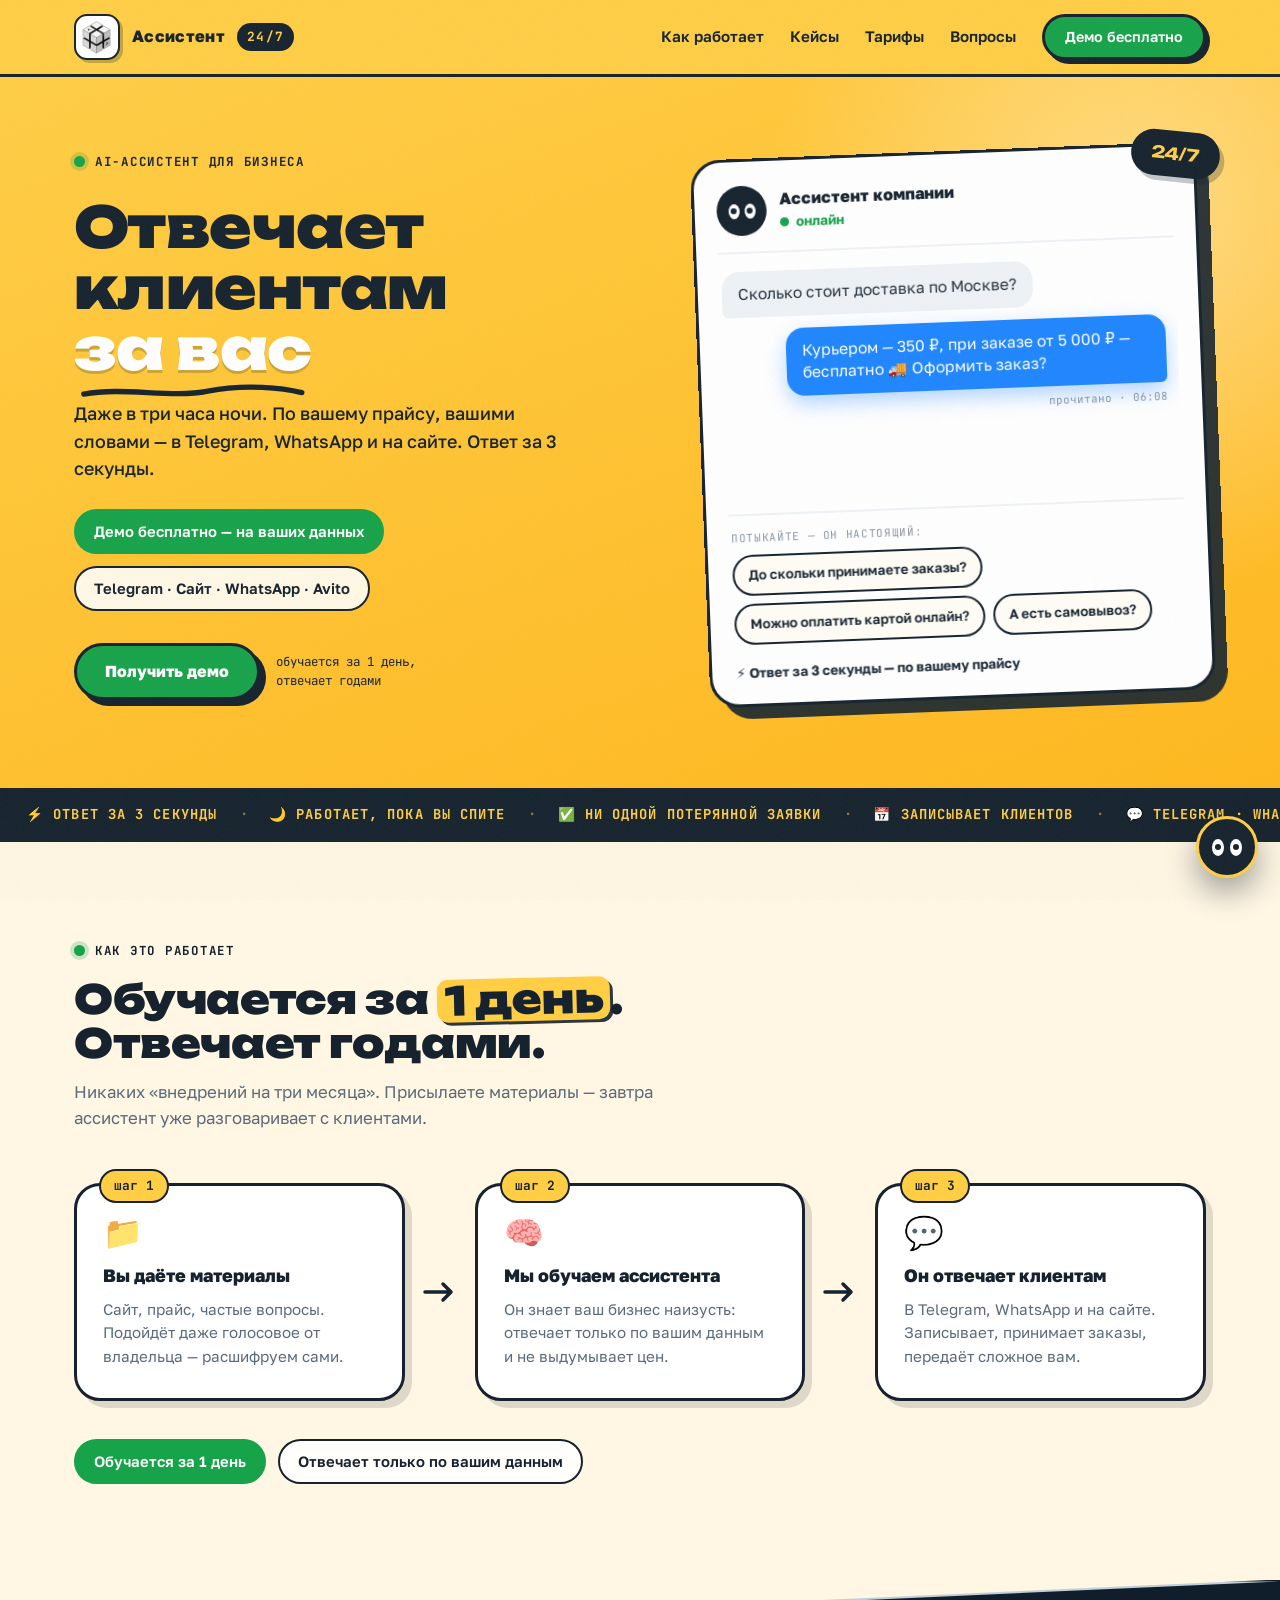
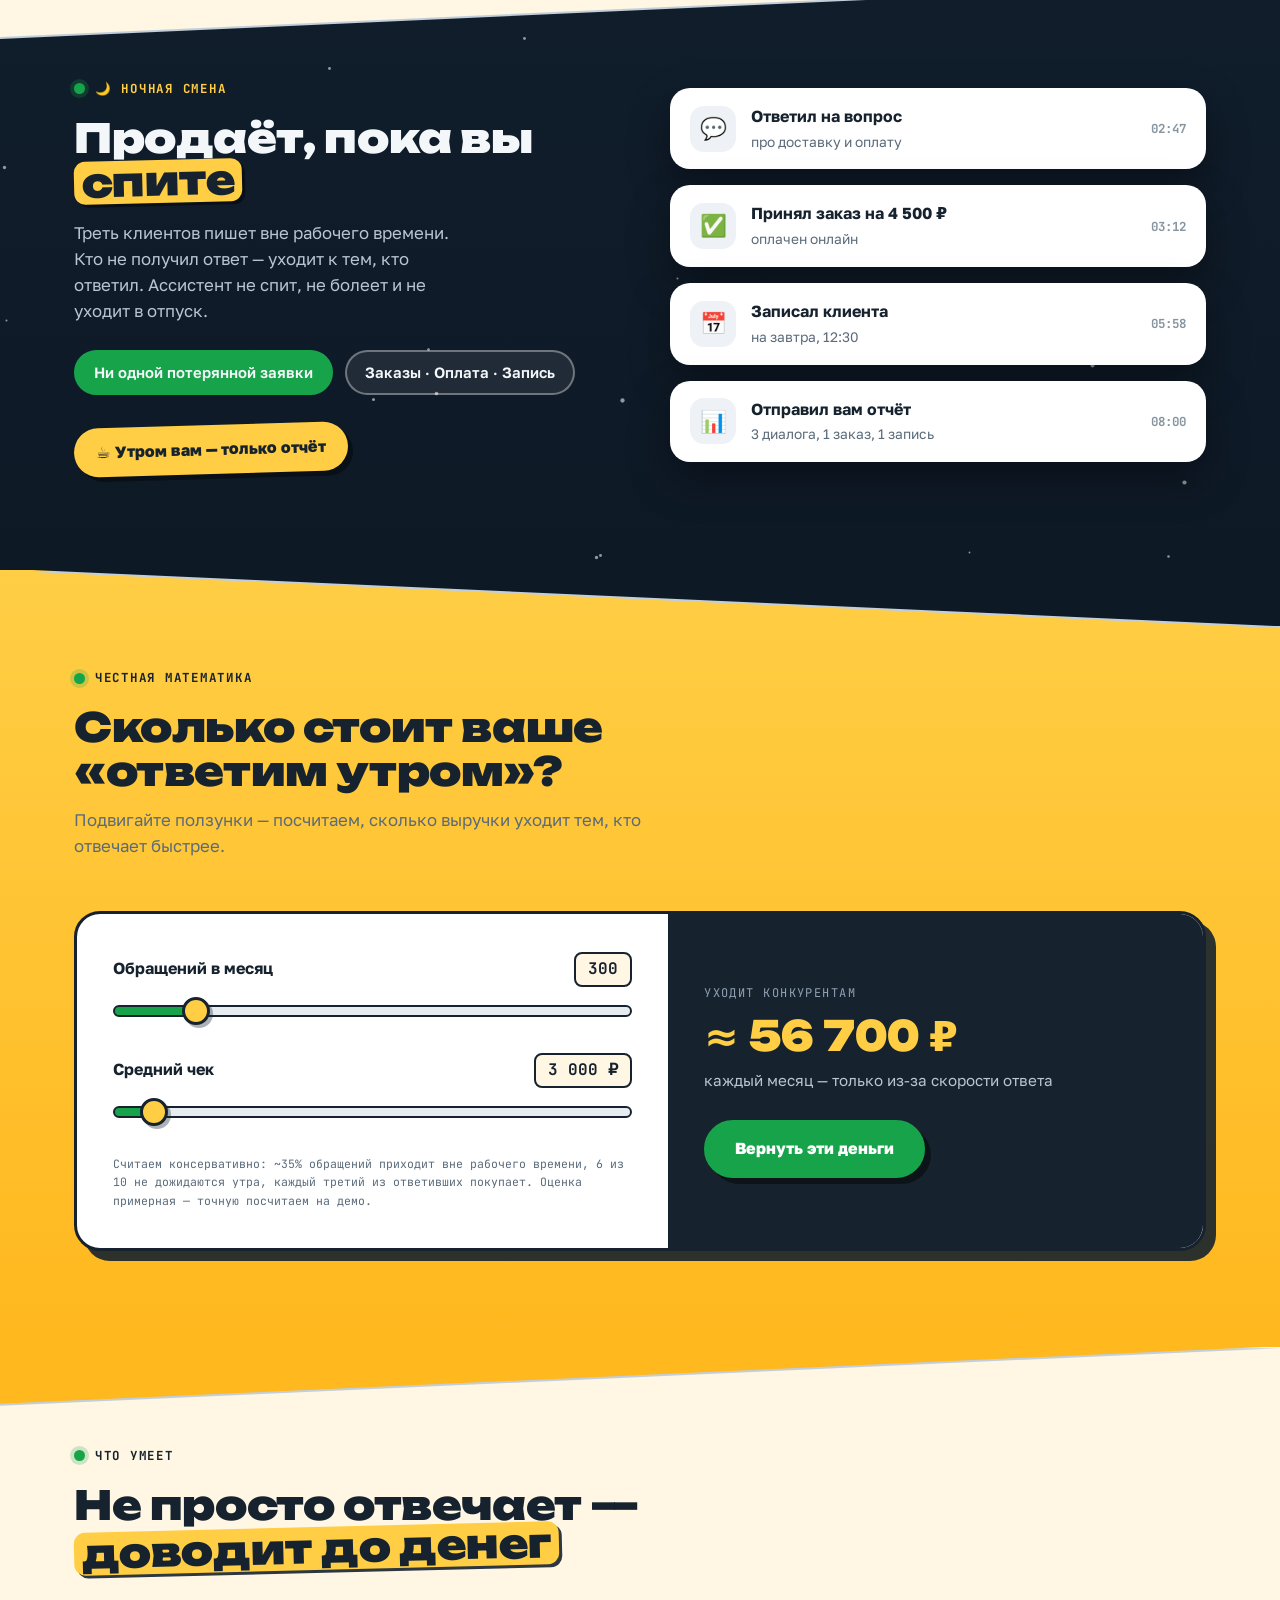
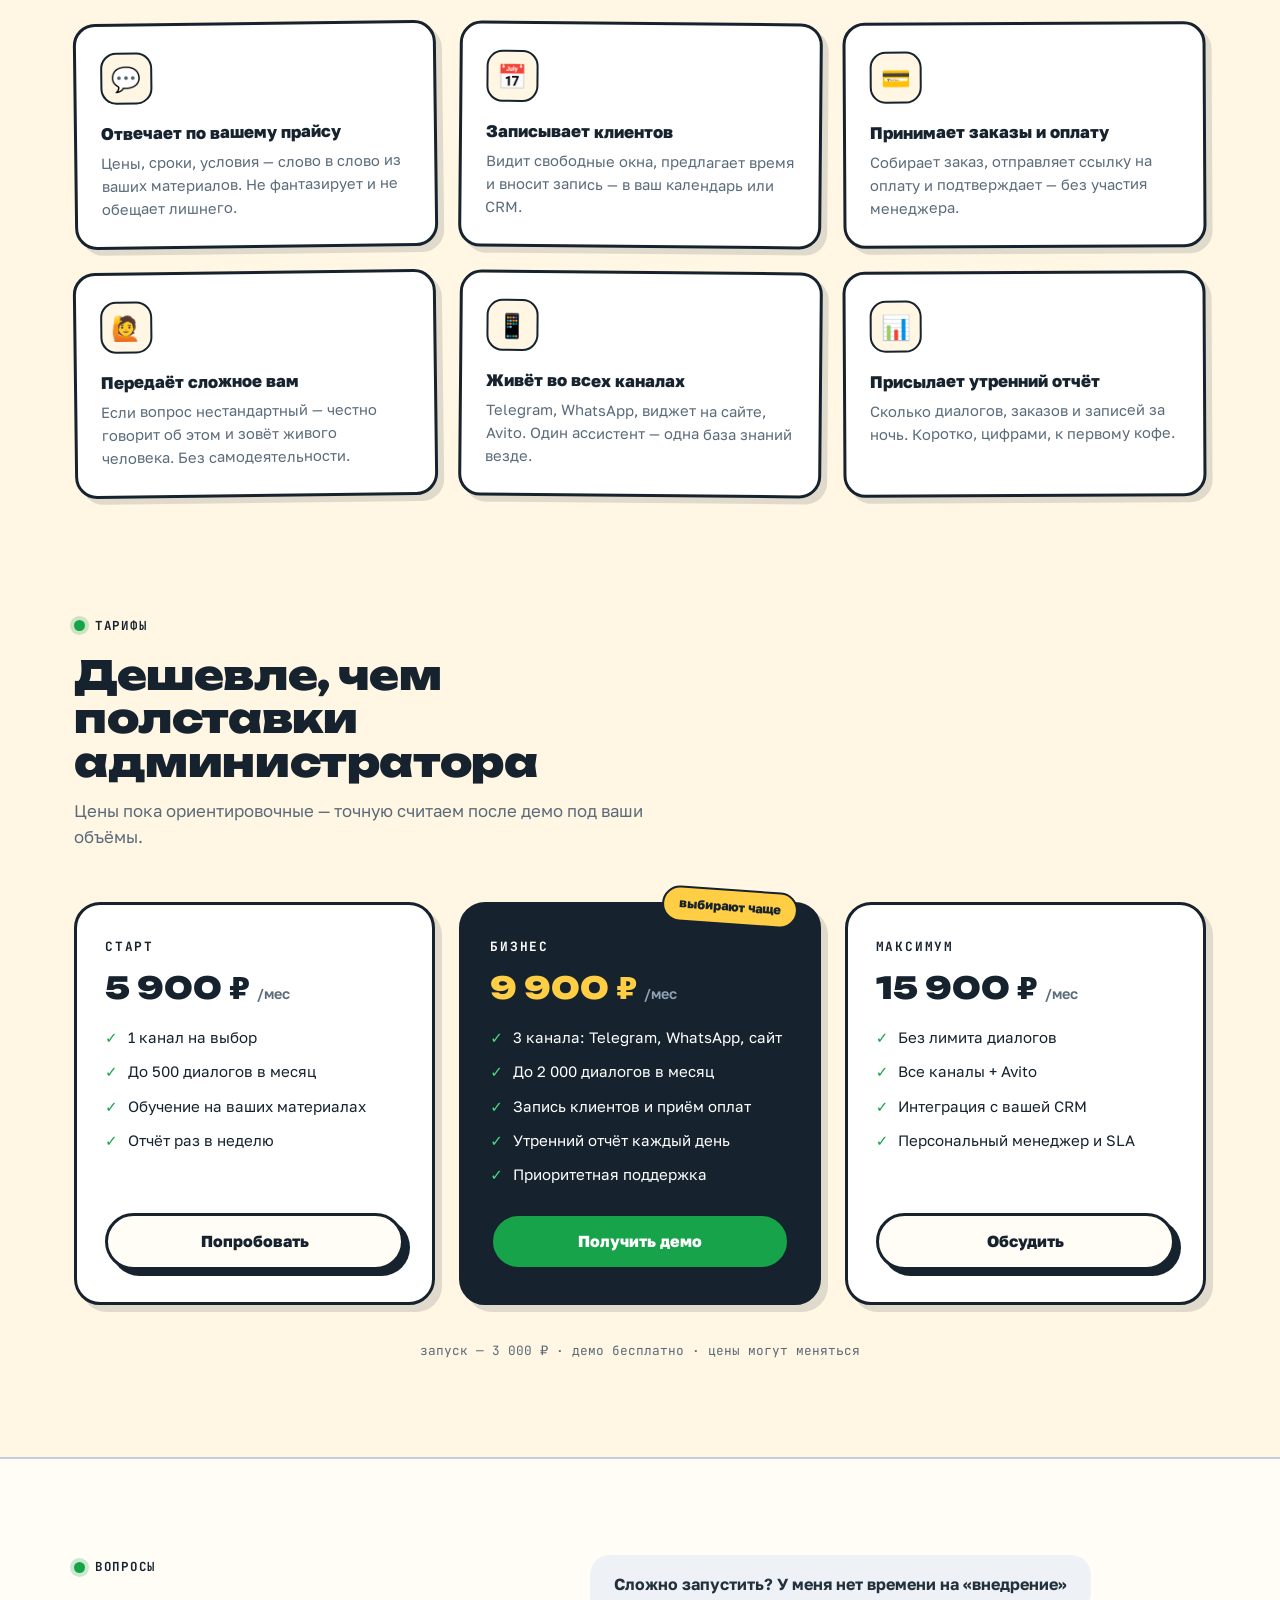
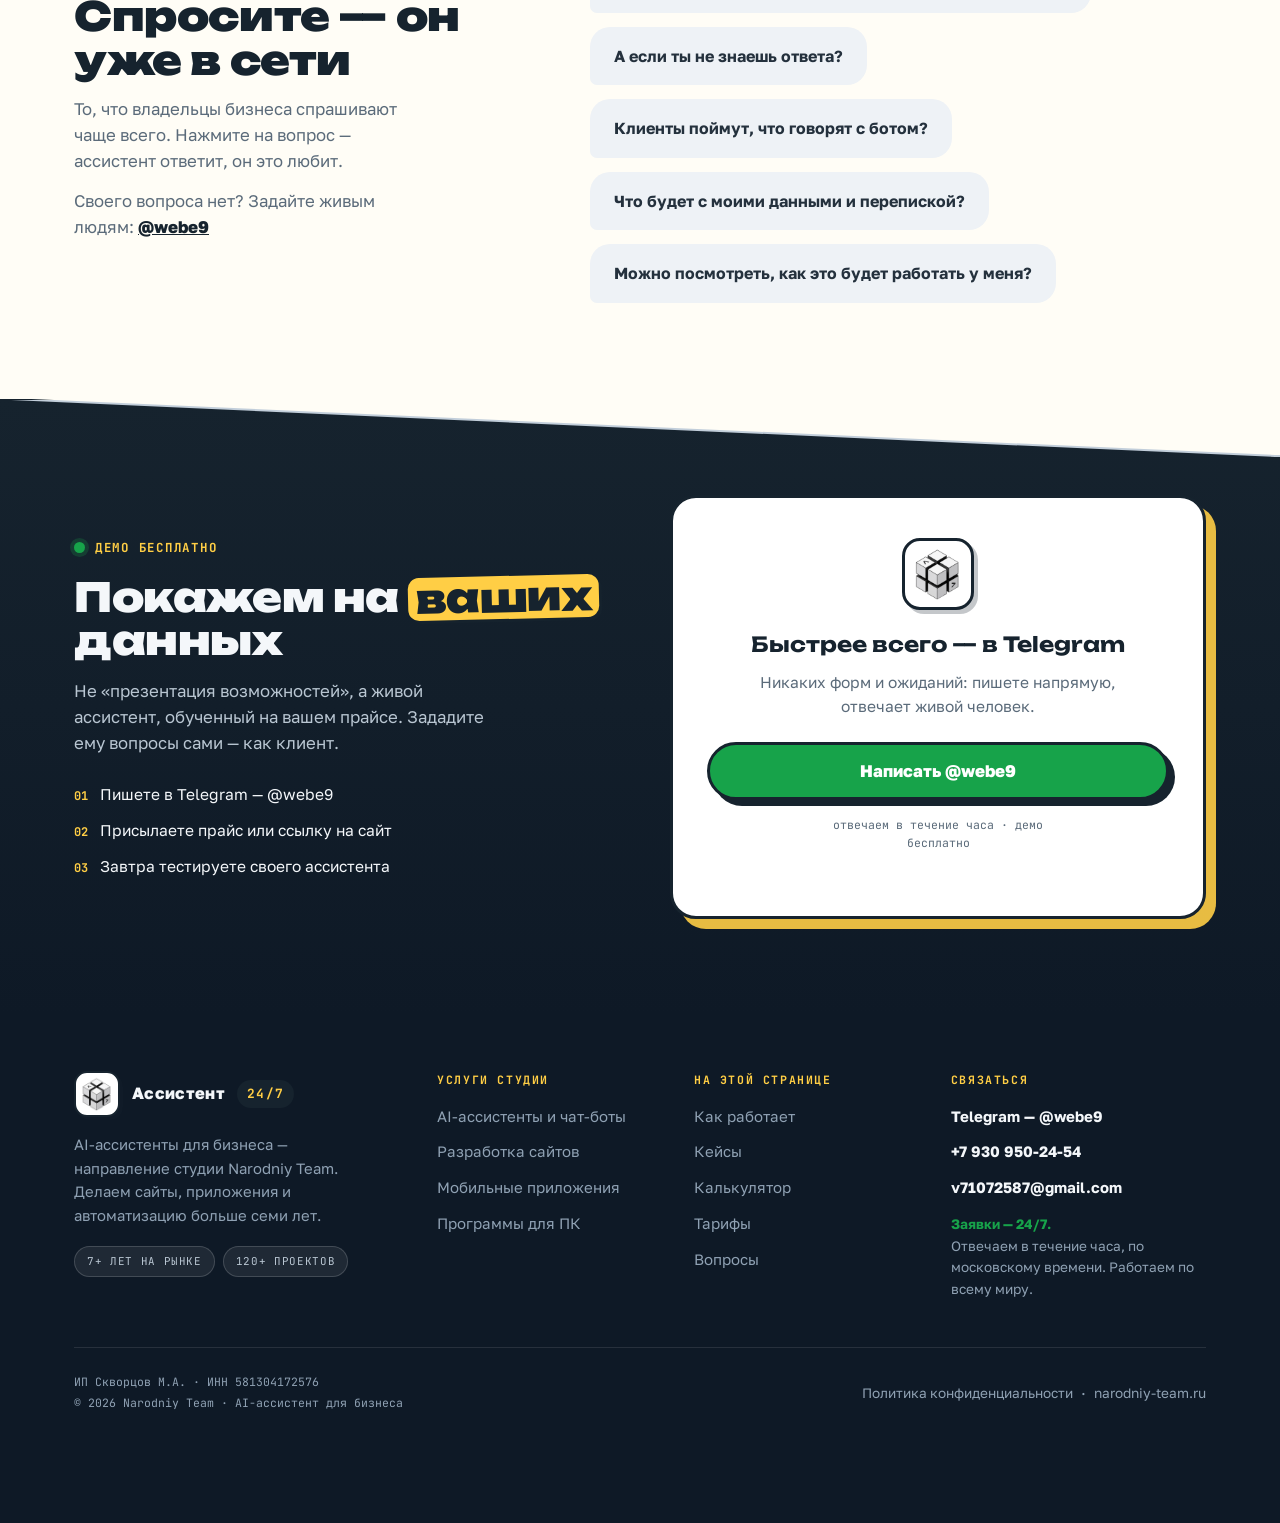
==== commit 3904bb19: "SEO и превью: Open Graph, canonical, микроразметка, картинка для соцсетей Ссылка на лендинг отправля" ====
--- a/index.html
+++ b/index.html
@@ -6,6 +6,21 @@
 <title>AI-ассистент для бизнеса — отвечает клиентам за вас 24/7</title>
 <meta name="description" content="AI-ассистент отвечает клиентам в Telegram, WhatsApp и на сайте за 3 секунды. Обучается на ваших данных за 1 день. Демо бесплатно.">
 <meta name="theme-color" content="#FFCE45">
+<link rel="canonical" href="https://narodniy-team.ru/ai/">
+
+<!-- превью для Telegram, WhatsApp, VK: без этого ссылка отправляется голой -->
+<meta property="og:type" content="website">
+<meta property="og:url" content="https://narodniy-team.ru/ai/">
+<meta property="og:title" content="AI-ассистент для бизнеса — отвечает клиентам за вас 24/7">
+<meta property="og:description" content="Отвечает в Telegram, WhatsApp и на сайте за 3 секунды — даже ночью. Обучается на ваших данных за 1 день. Демо бесплатно.">
+<meta property="og:image" content="https://narodniy-team.ru/ai/og.png">
+<meta property="og:image:width" content="1200">
+<meta property="og:image:height" content="630">
+<meta property="og:image:alt" content="Ассистент отвечает клиенту про доставку в 23:47">
+<meta property="og:site_name" content="Narodniy Team">
+<meta property="og:locale" content="ru_RU">
+<meta name="twitter:card" content="summary_large_image">
+
 <script>document.documentElement.classList.add('js')</script>
 <link rel="icon" type="image/jpeg" href="logo.jpg">
 <link rel="preload" href="fonts/golos-text-400-cyrillic.woff2" as="font" type="font/woff2" crossorigin>
@@ -389,5 +404,108 @@
 </button>
 
 <script src="script.js"></script>
+
+<!-- микроразметка: организация, услуга с тарифами, FAQ для расширенного сниппета -->
+<script type="application/ld+json">
+{
+  "@context": "https://schema.org",
+  "@graph": [
+    {
+      "@type": "ProfessionalService",
+      "@id": "https://narodniy-team.ru/#organization",
+      "name": "Narodniy Team",
+      "description": "Студия разработки: сайты, мобильные приложения, программы для ПК и автоматизация на базе ИИ.",
+      "url": "https://narodniy-team.ru",
+      "logo": "https://narodniy-team.ru/ai/logo.jpg",
+      "image": "https://narodniy-team.ru/ai/og.png",
+      "telephone": "+7-930-950-24-54",
+      "email": "v71072587@gmail.com",
+      "priceRange": "5900-15900 RUB",
+      "areaServed": { "@type": "Country", "name": "Россия" },
+      "sameAs": ["https://t.me/webe9"]
+    },
+    {
+      "@type": "Service",
+      "name": "AI-ассистент для бизнеса",
+      "serviceType": "Разработка и внедрение AI-ассистента для ответов клиентам",
+      "description": "AI-ассистент отвечает клиентам в Telegram, WhatsApp, на сайте и Avito круглосуточно: по вашему прайсу, записывает клиентов, принимает заказы и передаёт сложные вопросы менеджеру.",
+      "url": "https://narodniy-team.ru/ai/",
+      "provider": { "@id": "https://narodniy-team.ru/#organization" },
+      "areaServed": { "@type": "Country", "name": "Россия" },
+      "offers": [
+        {
+          "@type": "Offer",
+          "name": "Старт",
+          "price": "5900",
+          "priceCurrency": "RUB",
+          "url": "https://narodniy-team.ru/ai/#pricing",
+          "description": "1 канал на выбор, до 500 диалогов в месяц, обучение на ваших материалах, отчёт раз в неделю."
+        },
+        {
+          "@type": "Offer",
+          "name": "Бизнес",
+          "price": "9900",
+          "priceCurrency": "RUB",
+          "url": "https://narodniy-team.ru/ai/#pricing",
+          "description": "3 канала (Telegram, WhatsApp, сайт), до 2 000 диалогов в месяц, запись клиентов и приём оплат, ежедневный отчёт."
+        },
+        {
+          "@type": "Offer",
+          "name": "Максимум",
+          "price": "15900",
+          "priceCurrency": "RUB",
+          "url": "https://narodniy-team.ru/ai/#pricing",
+          "description": "Без лимита диалогов, все каналы и Avito, интеграция с CRM, персональный менеджер и SLA."
+        }
+      ]
+    },
+    {
+      "@type": "FAQPage",
+      "mainEntity": [
+        {
+          "@type": "Question",
+          "name": "Сложно запустить? У меня нет времени на «внедрение»",
+          "acceptedAnswer": {
+            "@type": "Answer",
+            "text": "От вас — только прайс и ответы на частые вопросы, хоть голосовым. Остальное делаем мы: обычно от созвона до работающего ассистента проходит один день."
+          }
+        },
+        {
+          "@type": "Question",
+          "name": "А если ассистент не знает ответа?",
+          "acceptedAnswer": {
+            "@type": "Answer",
+            "text": "Он не выдумывает. Если вопрос вне его знаний — честно говорит, что уточнит, и передаёт диалог живому менеджеру вместе со всей перепиской."
+          }
+        },
+        {
+          "@type": "Question",
+          "name": "Клиенты поймут, что говорят с ботом?",
+          "acceptedAnswer": {
+            "@type": "Answer",
+            "text": "Ассистент не скрывает этого и представляется ассистентом. Но отвечает по-человечески: коротко, по делу, тоном вашей компании. Клиентам важнее ответ за 3 секунды."
+          }
+        },
+        {
+          "@type": "Question",
+          "name": "Что будет с моими данными и перепиской?",
+          "acceptedAnswer": {
+            "@type": "Answer",
+            "text": "Ваши материалы идут только на обучение ассистента и никому не передаются. Переписка хранится у вас — доступ есть только у вас и вашей команды."
+          }
+        },
+        {
+          "@type": "Question",
+          "name": "Можно посмотреть, как это будет работать у меня?",
+          "acceptedAnswer": {
+            "@type": "Answer",
+            "text": "Да, это и есть бесплатное демо: присылаете прайс — на следующий день ассистент уже отвечает на ваши вопросы как клиенту. Понравится — подключаем каналы."
+          }
+        }
+      ]
+    }
+  ]
+}
+</script>
 </body>
 </html>
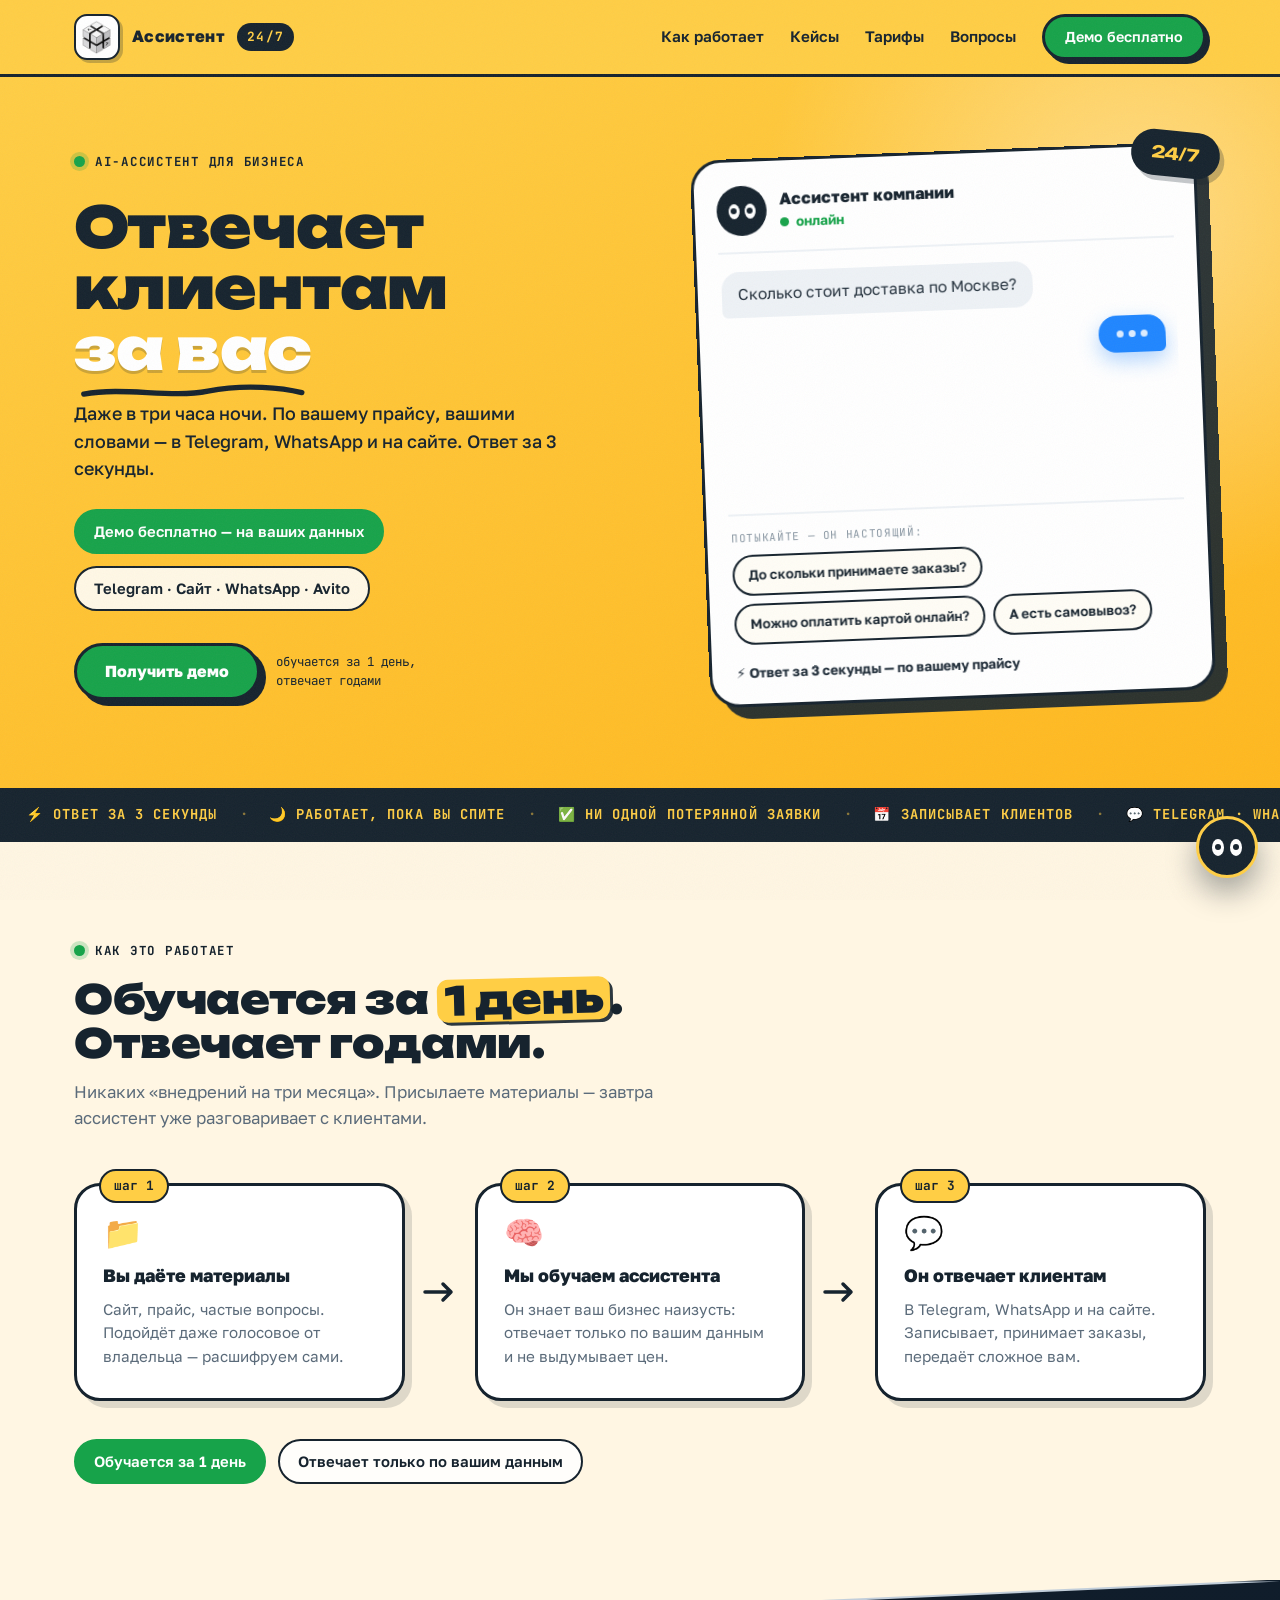
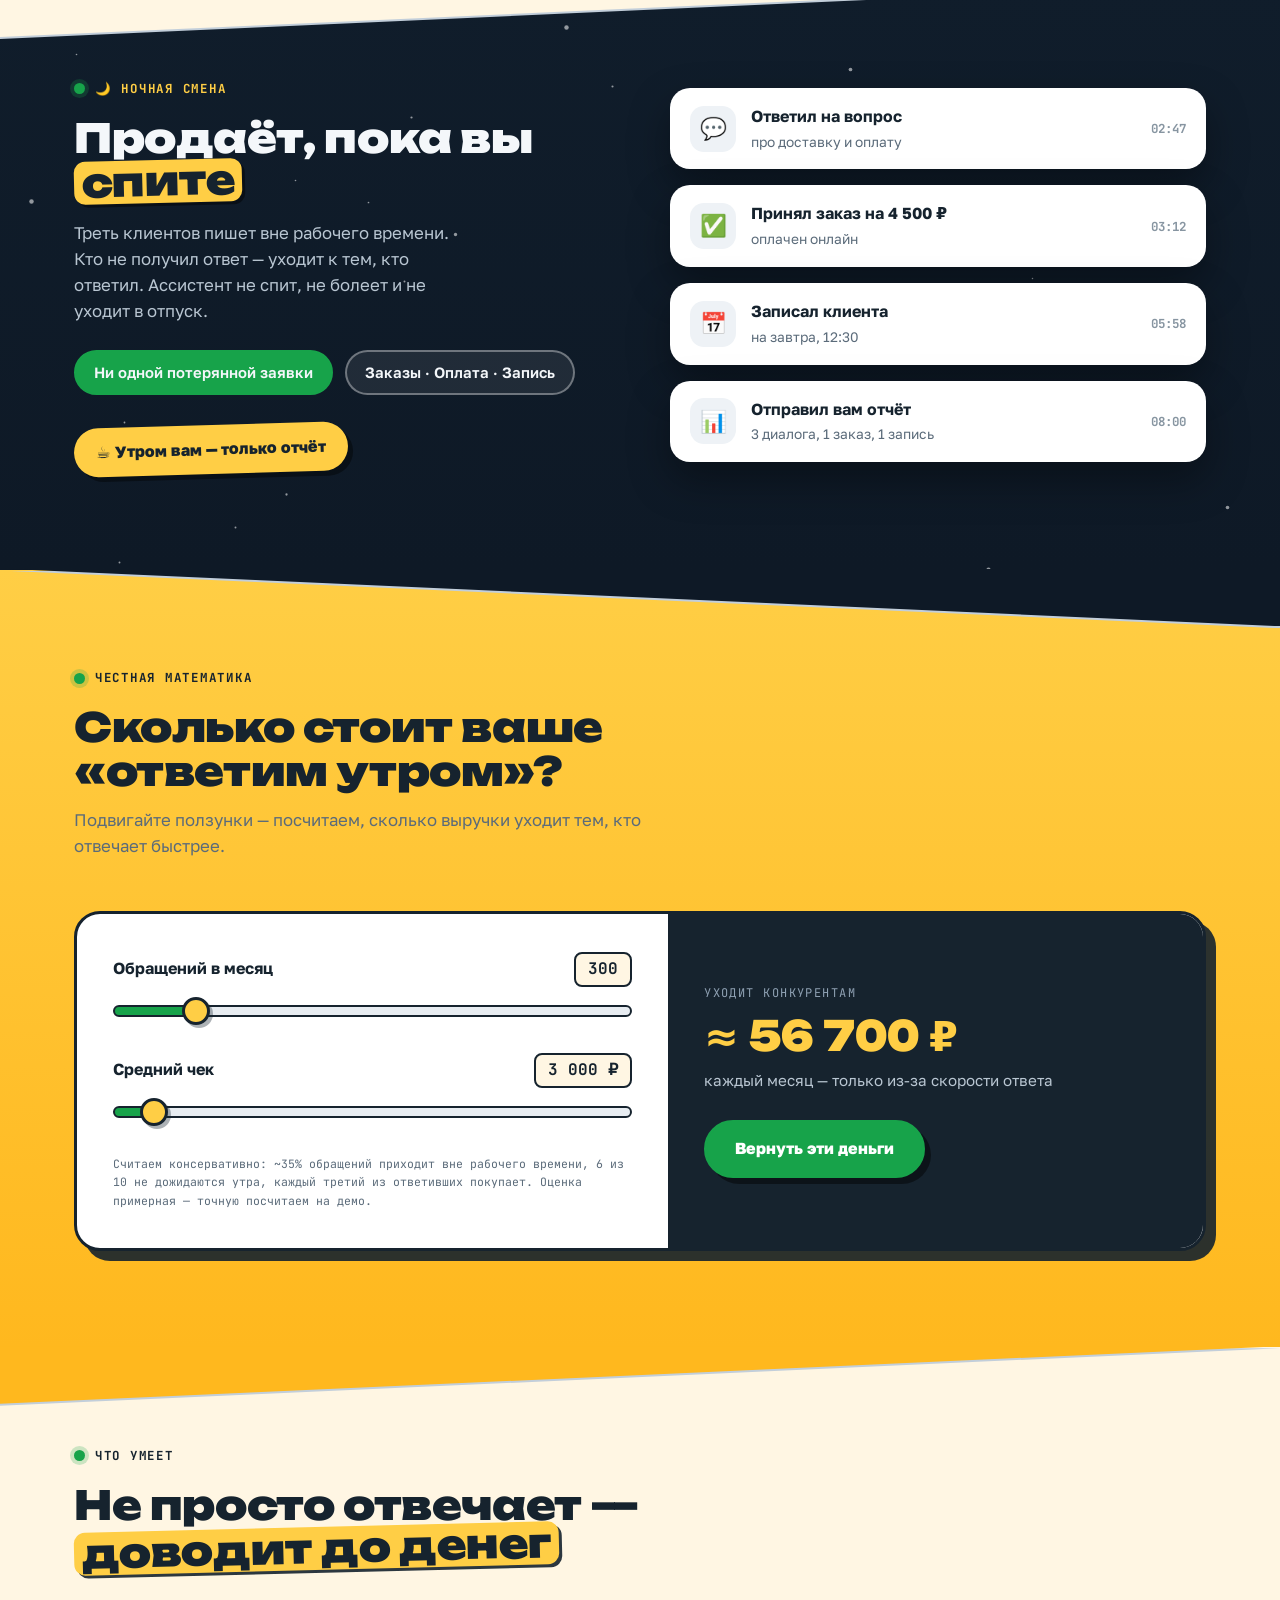
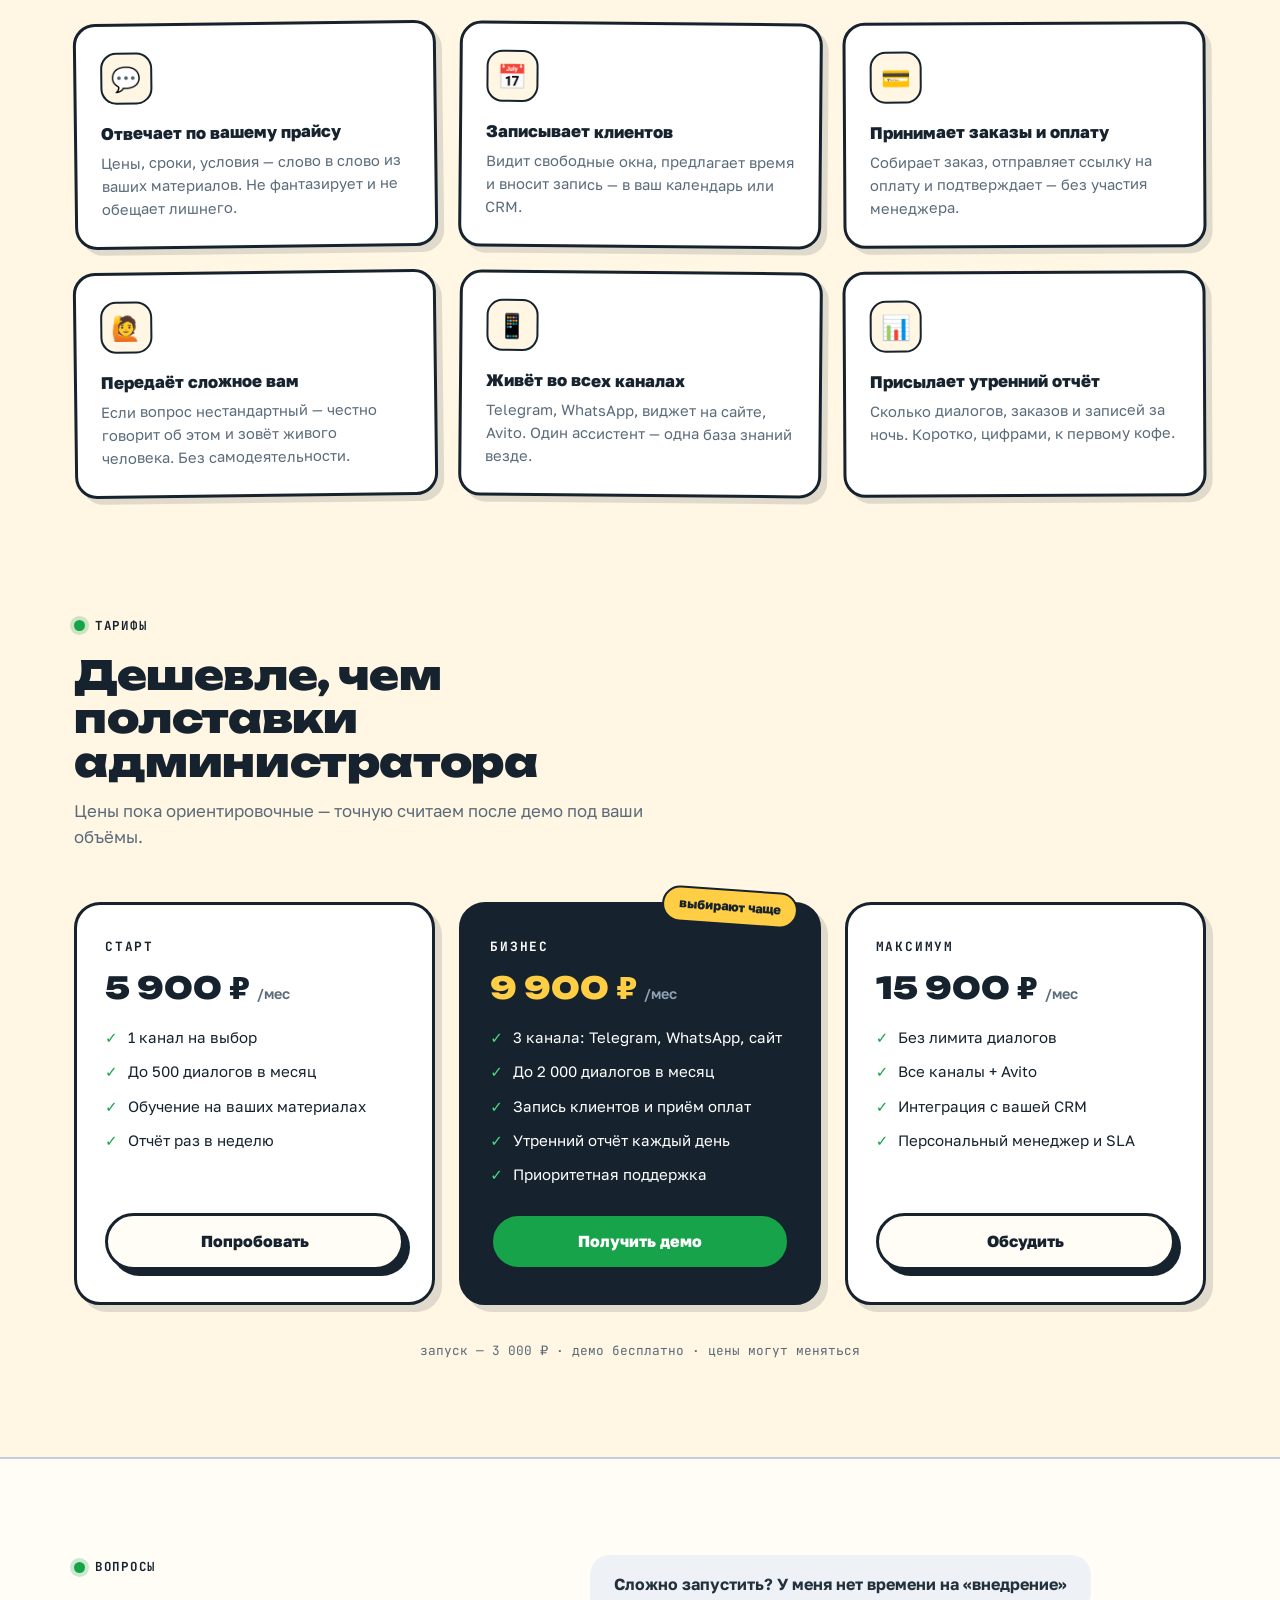
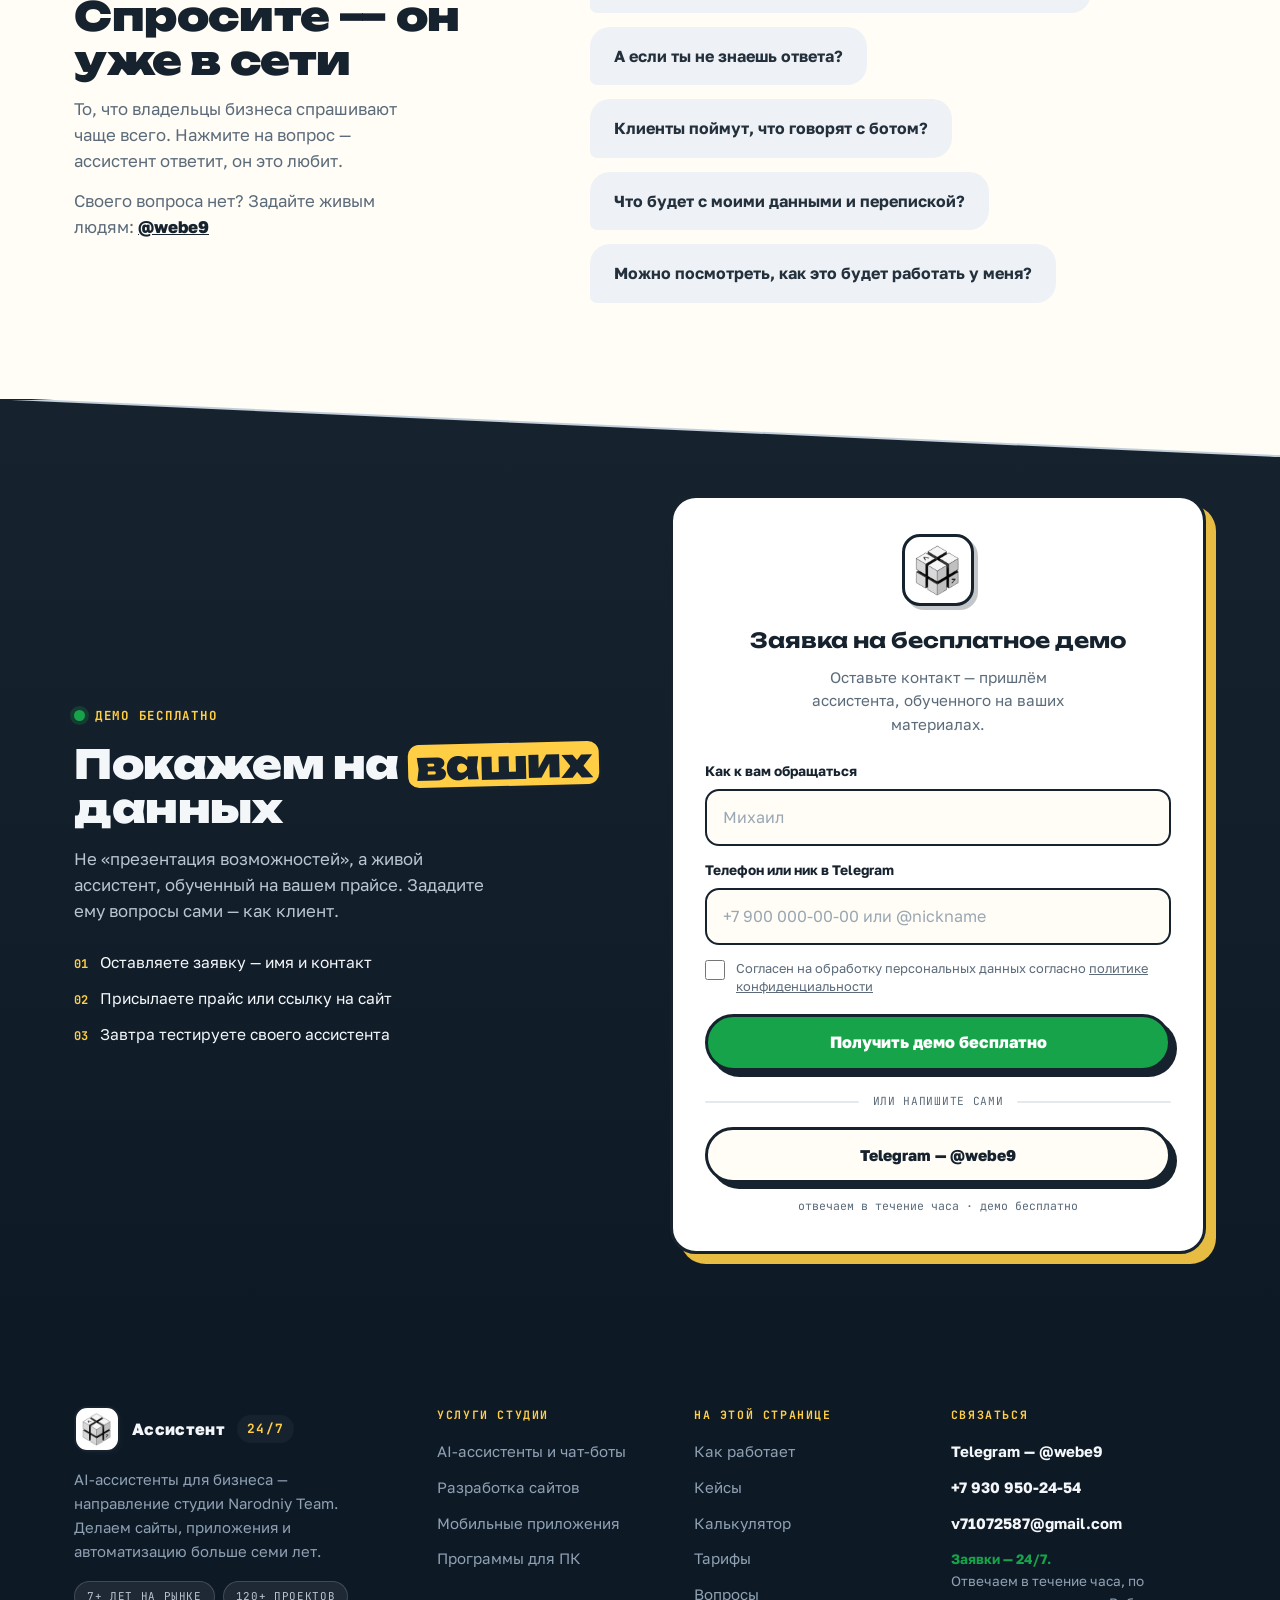
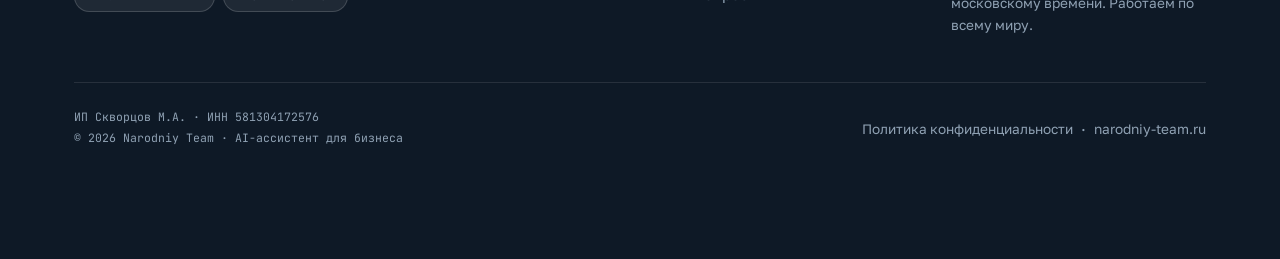
==== commit 5cc1fdb1: "Форма заявки, приём на сервере и подключение Яндекс.Метрики Единственным целевым действием была ссыл" ====
--- a/index.html
+++ b/index.html
@@ -319,16 +319,44 @@
       <h2 style="margin-top:16px">Покажем на <span class="mark y">ваших</span> данных</h2>
       <p class="lead">Не «презентация возможностей», а живой ассистент, обученный на вашем прайсе. Зададите ему вопросы сами — как клиент.</p>
       <div class="cta-steps">
-        <span><b>01</b> Пишете в Telegram — @webe9</span>
+        <span><b>01</b> Оставляете заявку — имя и контакт</span>
         <span><b>02</b> Присылаете прайс или ссылку на сайт</span>
         <span><b>03</b> Завтра тестируете своего ассистента</span>
       </div>
     </div>
-    <div class="tg-card reveal d1">
+    <!-- Форма — обычный <form>: без JS уходит POST'ом и ведёт на /ai/thanks.html,
+         с живым JS отправляется через fetch и отвечает прямо в карточке. -->
+    <div class="lead-card reveal d1">
       <img class="tg-logo" src="logo.jpg" alt="Логотип Narodniy Team">
-      <h3>Быстрее всего — в Telegram</h3>
-      <p>Никаких форм и ожиданий: пишете напрямую, отвечает живой человек.</p>
-      <a class="btn" href="https://t.me/webe9" target="_blank" rel="noopener">Написать @webe9</a>
+      <h3>Заявка на бесплатное демо</h3>
+      <p class="lead-sub">Оставьте контакт — пришлём ассистента, обученного на ваших материалах.</p>
+
+      <form class="lead-form" id="leadForm" method="post" action="/ai/api/lead">
+        <input type="hidden" name="page" value="index">
+        <!-- ловушка для ботов: живой человек это поле не видит и не заполняет -->
+        <div class="hp" aria-hidden="true"><label>Не заполняйте<input type="text" name="company_site" tabindex="-1" autocomplete="off"></label></div>
+
+        <label class="field">
+          <span class="field-l">Как к вам обращаться</span>
+          <input type="text" name="name" required maxlength="80" autocomplete="name" placeholder="Михаил">
+        </label>
+
+        <label class="field">
+          <span class="field-l">Телефон или ник в Telegram</span>
+          <input type="text" name="contact" required maxlength="80" autocomplete="tel" placeholder="+7 900 000-00-00 или @nickname" inputmode="text">
+        </label>
+
+        <label class="consent">
+          <input type="checkbox" name="consent" value="1" required>
+          <span>Согласен на обработку персональных данных согласно <a href="https://narodniy-team.ru/privacy" target="_blank" rel="noopener">политике конфиденциальности</a></span>
+        </label>
+
+        <button class="btn" type="submit">Получить демо бесплатно</button>
+        <p class="form-status" id="formStatus" role="status" aria-live="polite"></p>
+      </form>
+
+      <div class="lead-or"><span>или напишите сами</span></div>
+      <a class="btn ghost tg-link" href="https://t.me/webe9" target="_blank" rel="noopener">Telegram — @webe9</a>
       <p class="note">отвечаем в течение часа · демо бесплатно</p>
     </div>
   </div>
--- a/styles.css
+++ b/styles.css
@@ -599,6 +599,81 @@
 .tg-card .btn{width:100%;font-size:1.05rem}
 .tg-card .note{margin-top:16px;font-family:var(--m);font-size:.72rem;color:var(--muted)}
 
+/* ============ карточка с формой заявки ============ */
+.lead-card{
+  background:var(--white);color:var(--ink);border:var(--line);border-radius:var(--r);
+  padding:36px 32px;text-align:center;
+  box-shadow:10px 10px 0 rgba(255,206,69,.9);
+  transform:rotate(1deg);
+}
+.lead-card h3{font-family:var(--d);font-weight:700;font-size:1.3rem;margin-bottom:10px}
+.lead-sub{color:var(--muted);font-size:.95rem;max-width:34ch;margin:0 auto 24px}
+.lead-card .note{margin-top:14px;font-family:var(--m);font-size:.72rem;color:var(--muted)}
+
+.lead-form{display:flex;flex-direction:column;gap:14px;text-align:left}
+.field{display:flex;flex-direction:column;gap:7px}
+.field-l{font-weight:700;font-size:.86rem}
+.field input{
+  font:inherit;font-size:1rem;
+  padding:14px 16px;border:2.5px solid var(--ink);border-radius:14px;
+  background:var(--paper);color:var(--ink);
+  transition:box-shadow .15s ease,border-color .15s ease;
+}
+.field input::placeholder{color:#9AA8B4}
+.field input:focus{outline:none;box-shadow:4px 4px 0 var(--ink)}
+/* поле, которое браузер считает незаполненным, подсвечиваем только после попытки отправки */
+.lead-form.tried .field input:invalid{border-color:#D93025;background:#FFF4F3}
+
+.consent{display:flex;gap:11px;align-items:flex-start;font-size:.8rem;line-height:1.45;color:var(--muted)}
+.consent input{
+  flex:none;width:20px;height:20px;margin-top:1px;
+  accent-color:var(--green);cursor:pointer;
+}
+.consent a{text-decoration:underline}
+.lead-form.tried .consent input:invalid{outline:2px solid #D93025;outline-offset:2px;border-radius:4px}
+
+.lead-form .btn{width:100%;margin-top:4px;font-size:1.02rem}
+.lead-form .btn[disabled]{opacity:.6;pointer-events:none}
+
+.form-status{font-size:.86rem;font-weight:600;line-height:1.45;margin-top:2px}
+.form-status.err{color:#D93025}
+.form-status.ok{color:var(--green-d)}
+.form-status:empty{display:none}
+
+/* ловушка для ботов — убрана из потока, но не display:none: часть спам-скриптов
+   такие поля пропускает, а обычные заполняет */
+.hp{position:absolute;left:-9999px;width:1px;height:1px;overflow:hidden}
+
+.lead-or{
+  display:flex;align-items:center;gap:14px;
+  margin:22px 0 16px;color:var(--muted);
+  font-family:var(--m);font-size:.7rem;text-transform:uppercase;letter-spacing:.06em;
+}
+.lead-or::before,.lead-or::after{content:"";flex:1;height:2.5px;background:#E4E9ED;border-radius:2px}
+.lead-card .tg-link{width:100%;font-size:.97rem}
+
+/* успешная отправка: форма схлопывается, на её месте — ответ */
+.lead-done{display:flex;flex-direction:column;align-items:center;gap:14px;padding:8px 0 4px}
+.lead-done .tick{
+  width:62px;height:62px;border-radius:50%;flex:none;
+  background:var(--green);border:3px solid var(--ink);box-shadow:4px 4px 0 var(--ink);
+  display:flex;align-items:center;justify-content:center;color:#fff;font-size:1.9rem;font-weight:800;
+}
+.lead-done h4{font-family:var(--d);font-weight:700;font-size:1.15rem}
+.lead-done p{color:var(--muted);font-size:.93rem;max-width:32ch}
+
+/* ============ страница «заявка принята» ============ */
+.thanks-sec{background:var(--cream);min-height:72vh;display:flex;align-items:center}
+.thanks-in{max-width:620px;text-align:center}
+.thanks-in .lead-done h1{font-family:var(--d);font-weight:900;font-size:clamp(1.9rem,4vw,2.7rem);line-height:1.1}
+.thanks-lead{color:var(--muted);font-size:1.02rem;max-width:44ch}
+.thanks-next{
+  margin-top:38px;padding-top:30px;border-top:3px solid var(--ink);
+  display:flex;flex-direction:column;align-items:center;gap:16px;
+}
+.thanks-next p{font-weight:600}
+.thanks-back{font-family:var(--m);font-size:.8rem;color:var(--muted);text-decoration:underline}
+
 /* ============ футер ============ */
 .site-foot{background:var(--ink-2);color:#8FA1B3;padding:56px 0 110px}
 .foot-top{display:grid;grid-template-columns:1.5fr 1fr 1fr 1.2fr;gap:44px}
@@ -679,6 +754,7 @@
   .fab{right:16px;bottom:16px;width:54px;height:54px}
   .fab::after{display:none}
   .tg-card{transform:none;padding:30px 22px}
+  .lead-card{transform:none;padding:28px 20px}
   .t-time{display:none}
   .foot-top{grid-template-columns:1fr;gap:32px}
   .site-foot{padding:44px 0 100px}
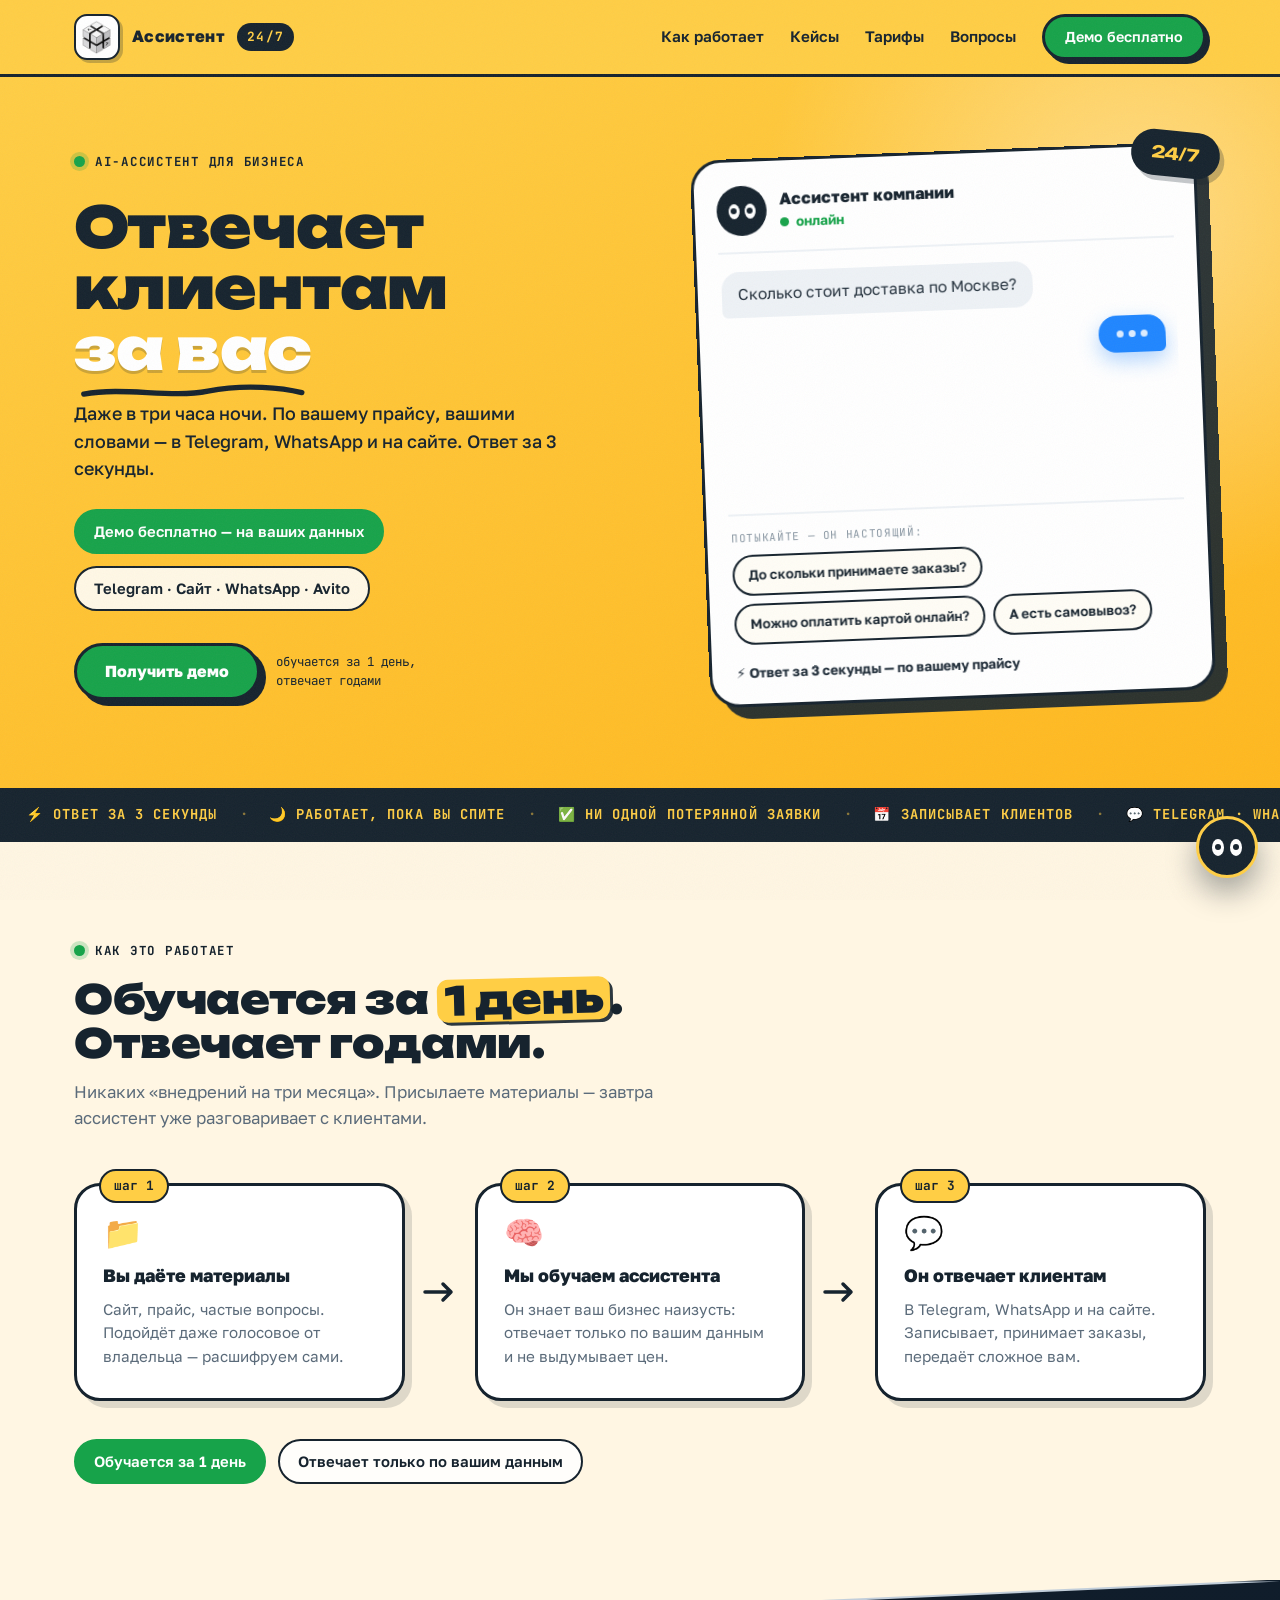
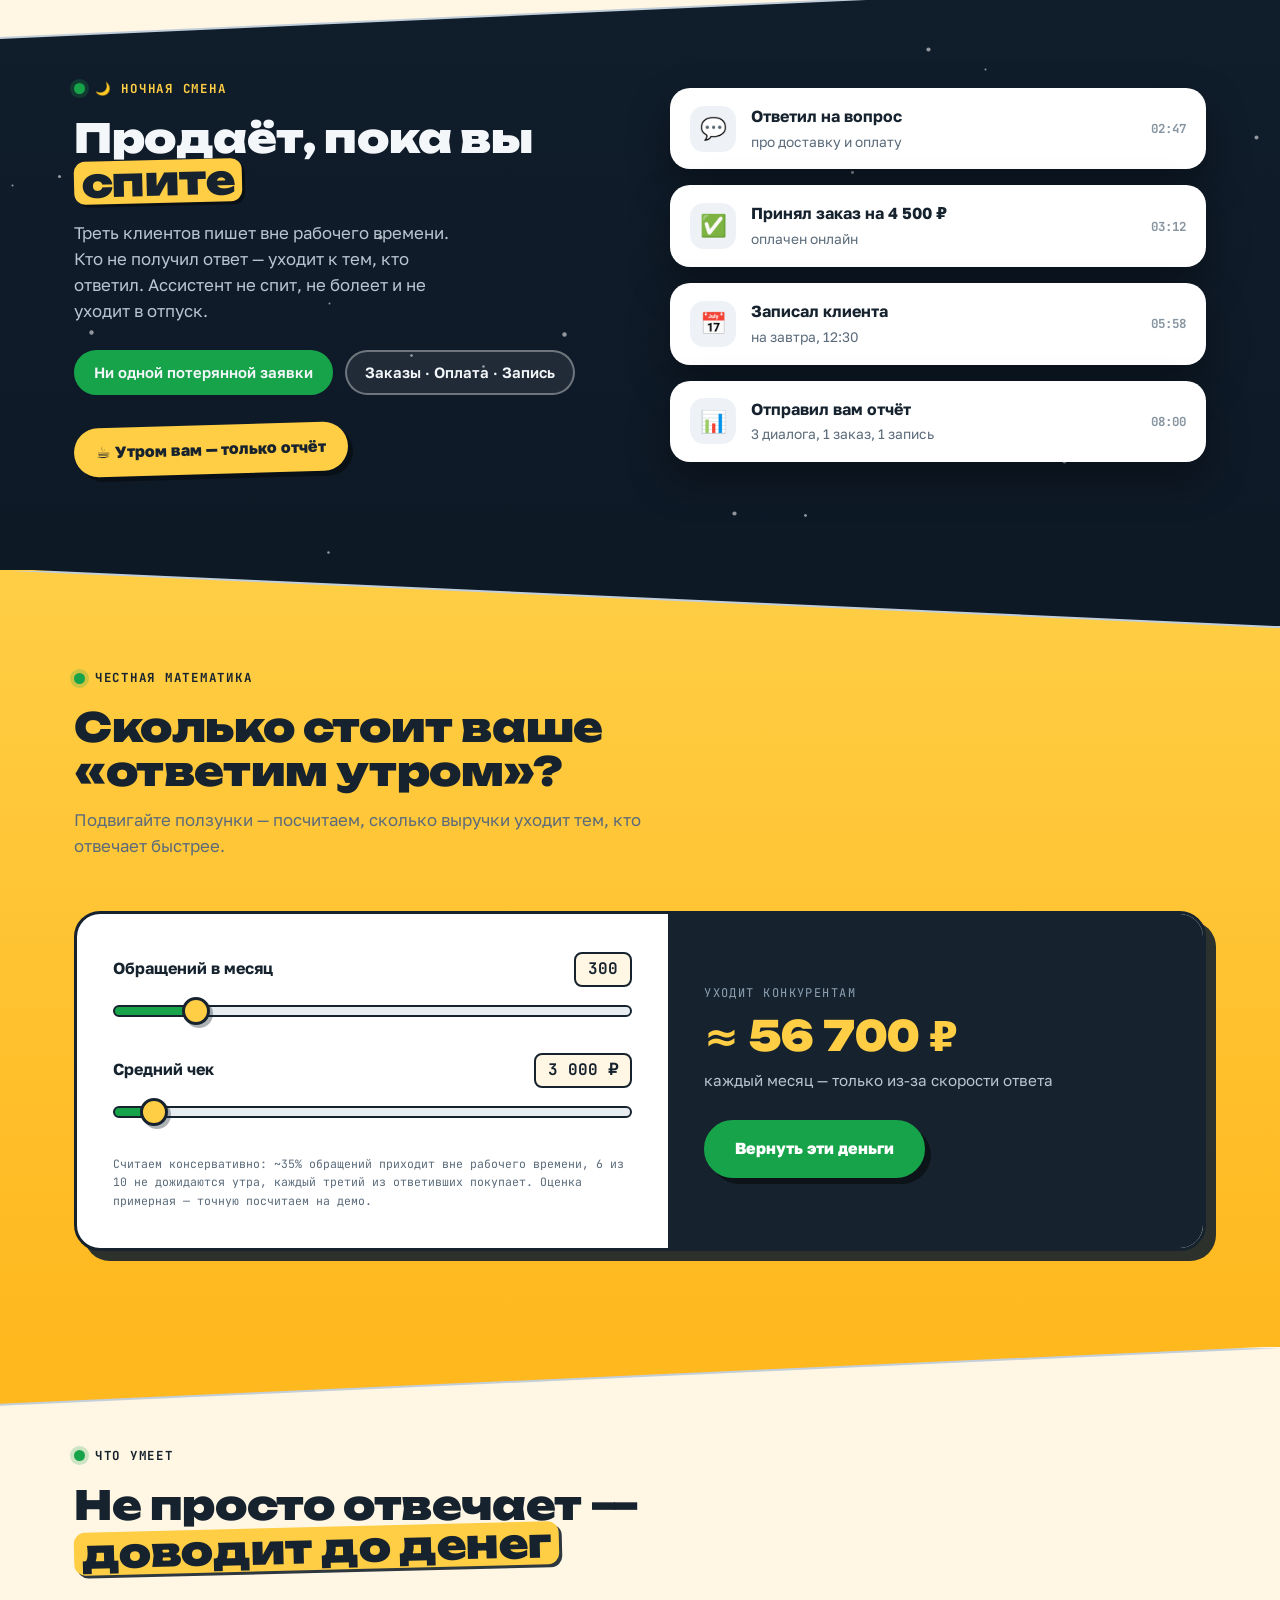
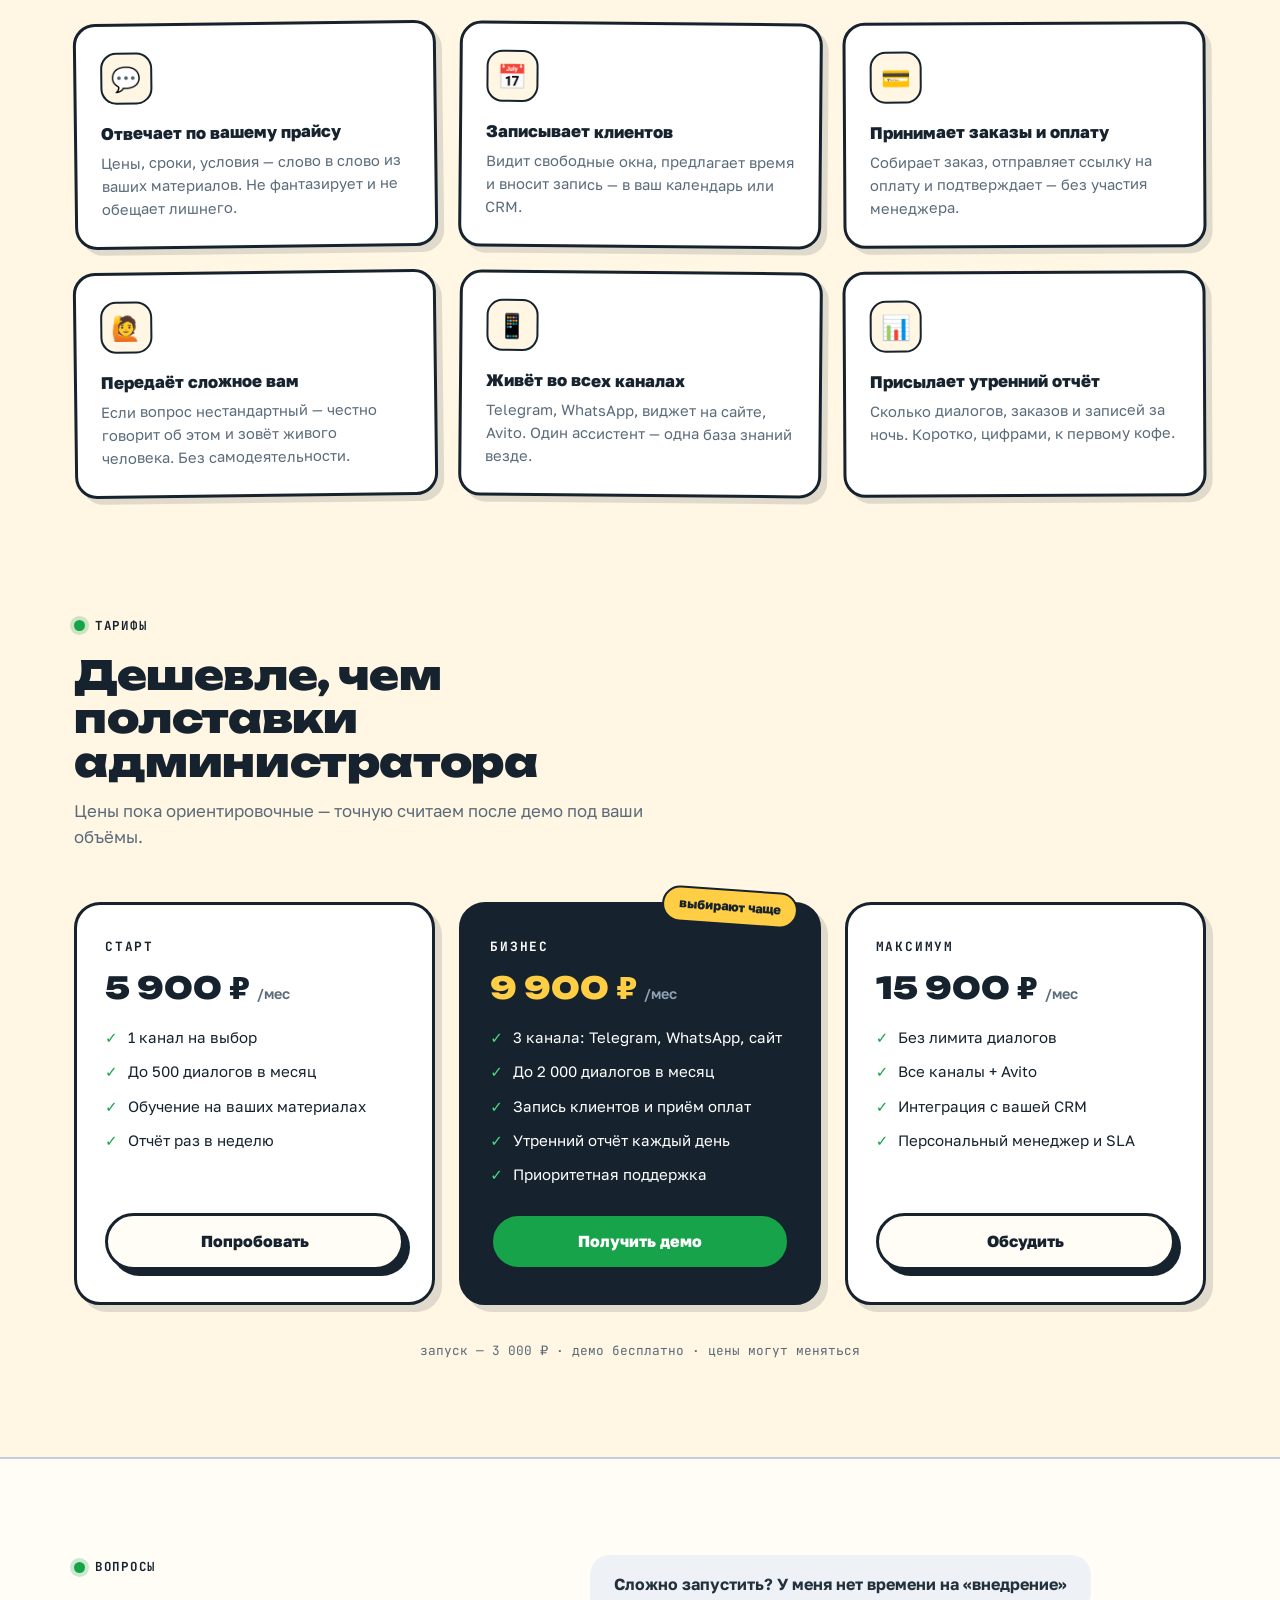
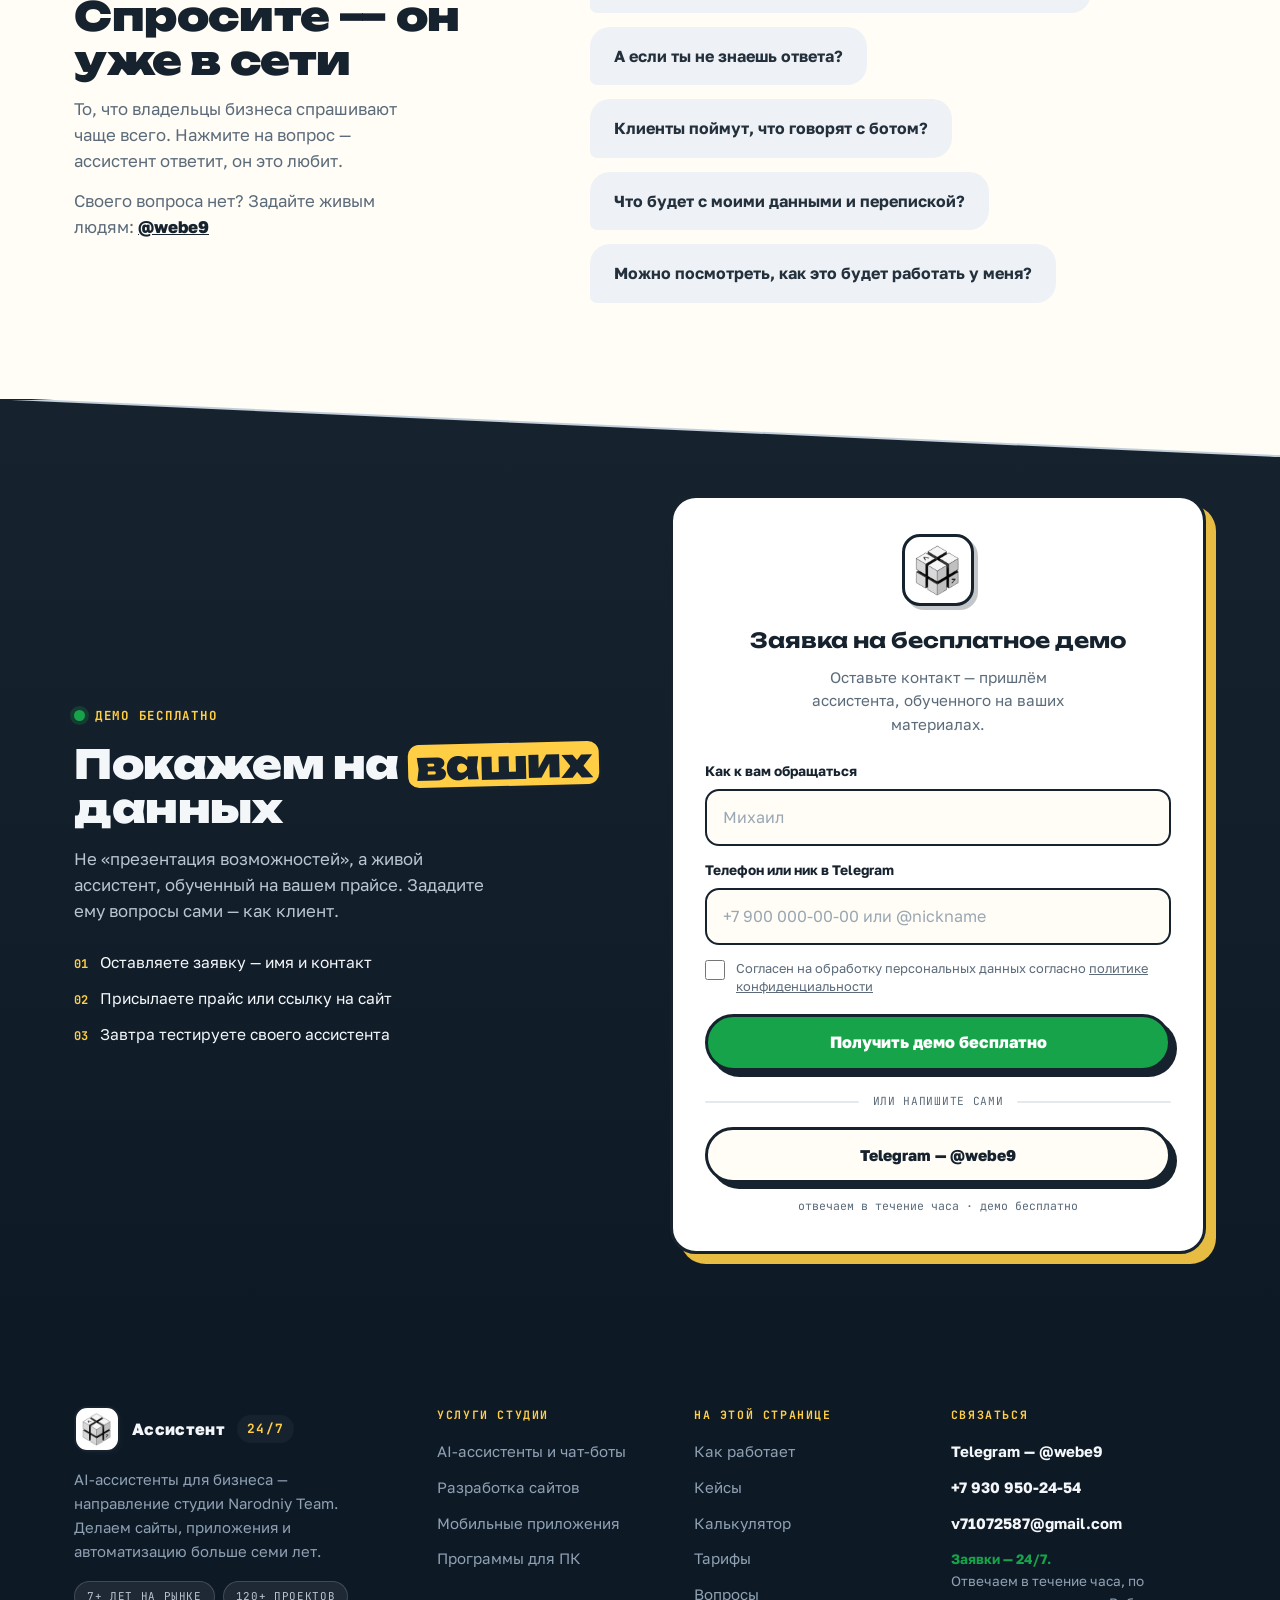
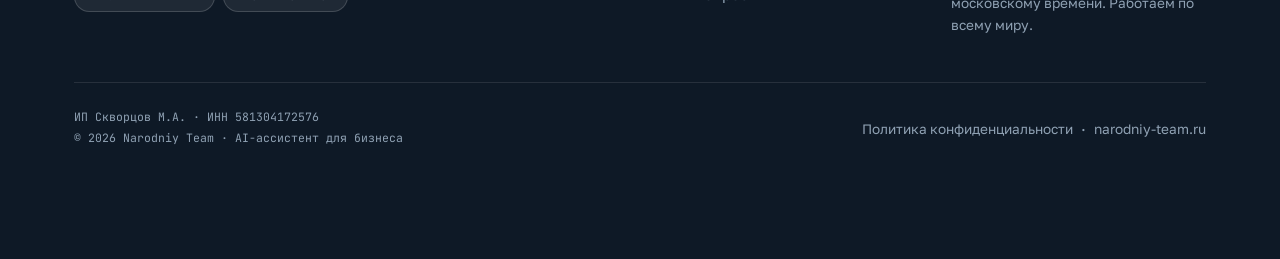
==== commit 3268bc27: "Нормальный фавикон вместо 43-килобайтного logo.jpg Во вкладке стоял logo.jpg на 43 КБ — белый кубик " ====
--- a/index.html
+++ b/index.html
@@ -22,7 +22,10 @@
 <meta name="twitter:card" content="summary_large_image">
 
 <script>document.documentElement.classList.add('js')</script>
-<link rel="icon" type="image/jpeg" href="logo.jpg">
+<link rel="icon" href="favicon.ico" sizes="any">
+<link rel="icon" type="image/png" sizes="32x32" href="favicon-32.png">
+<link rel="icon" type="image/png" sizes="16x16" href="favicon-16.png">
+<link rel="apple-touch-icon" href="apple-touch-icon.png">
 <link rel="preload" href="fonts/golos-text-400-cyrillic.woff2" as="font" type="font/woff2" crossorigin>
 <link rel="preload" href="fonts/unbounded-900-cyrillic.woff2" as="font" type="font/woff2" crossorigin>
 <link rel="stylesheet" href="styles.css">
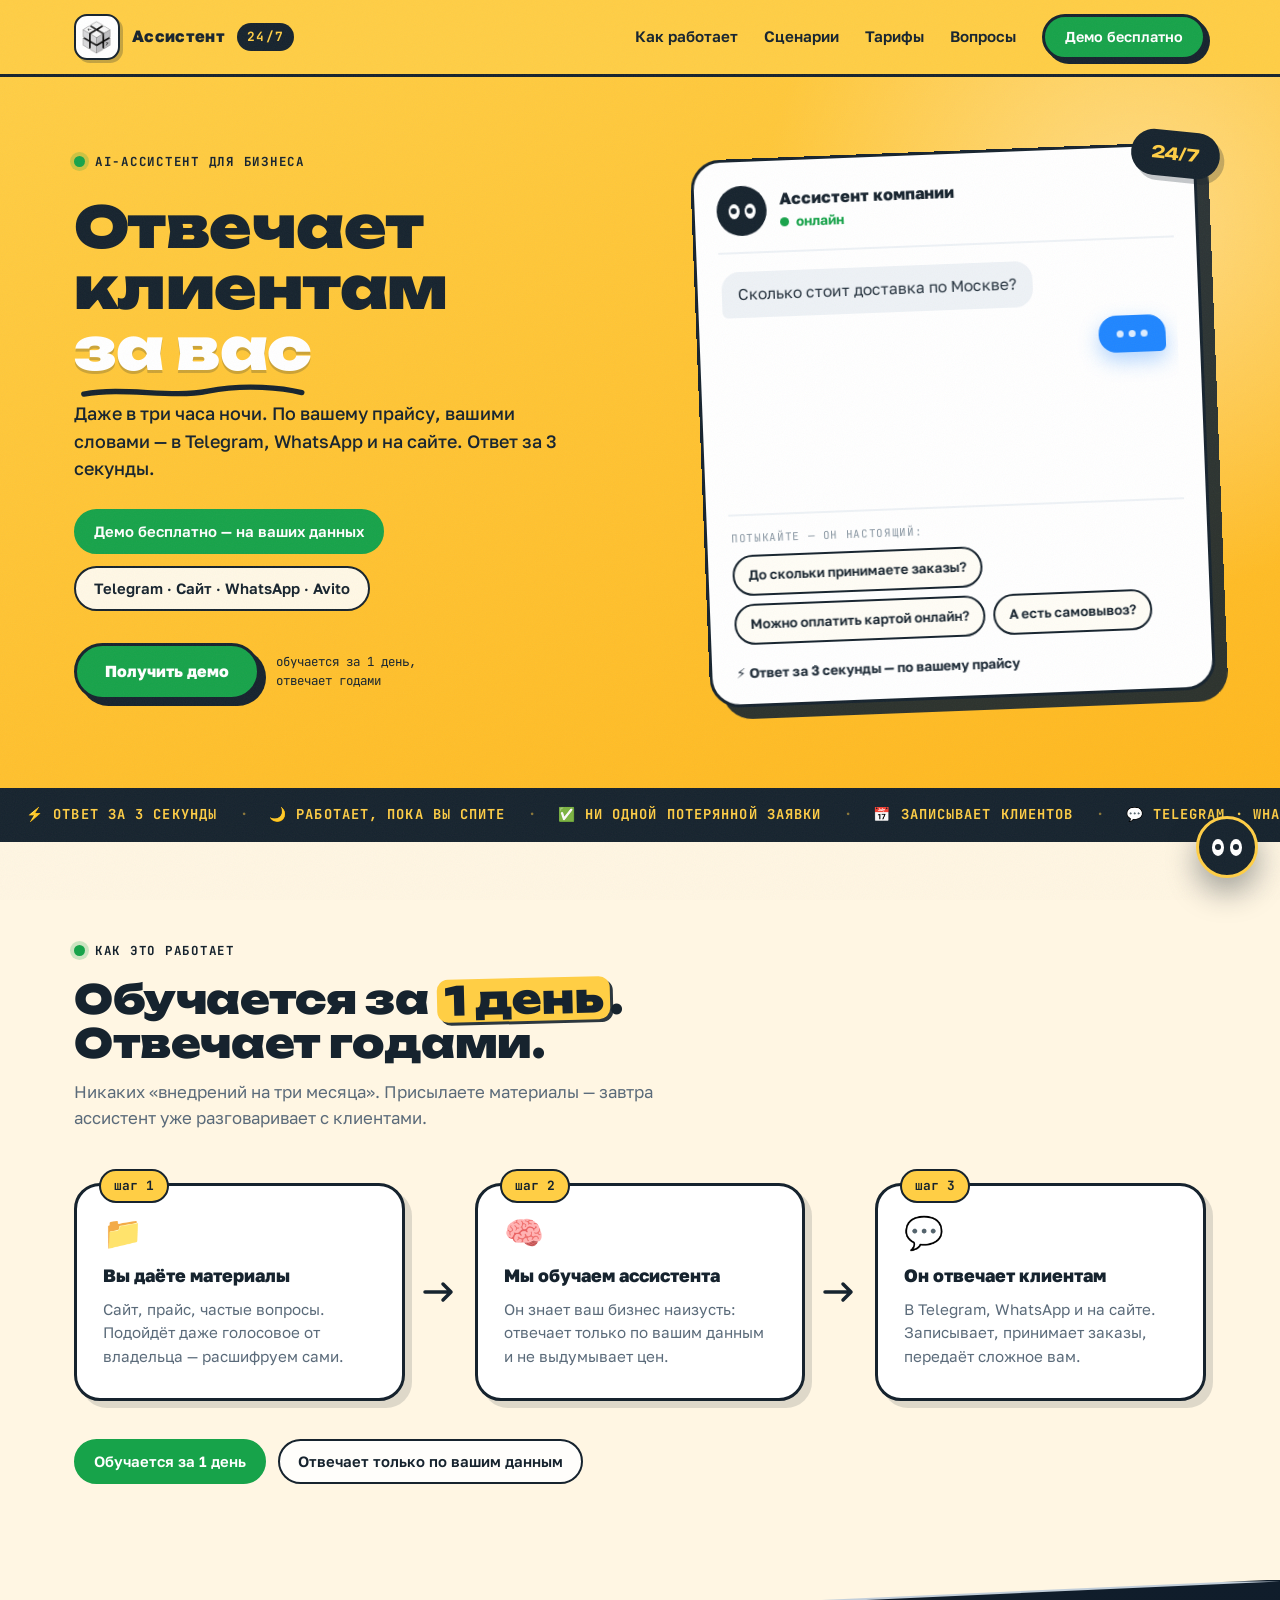
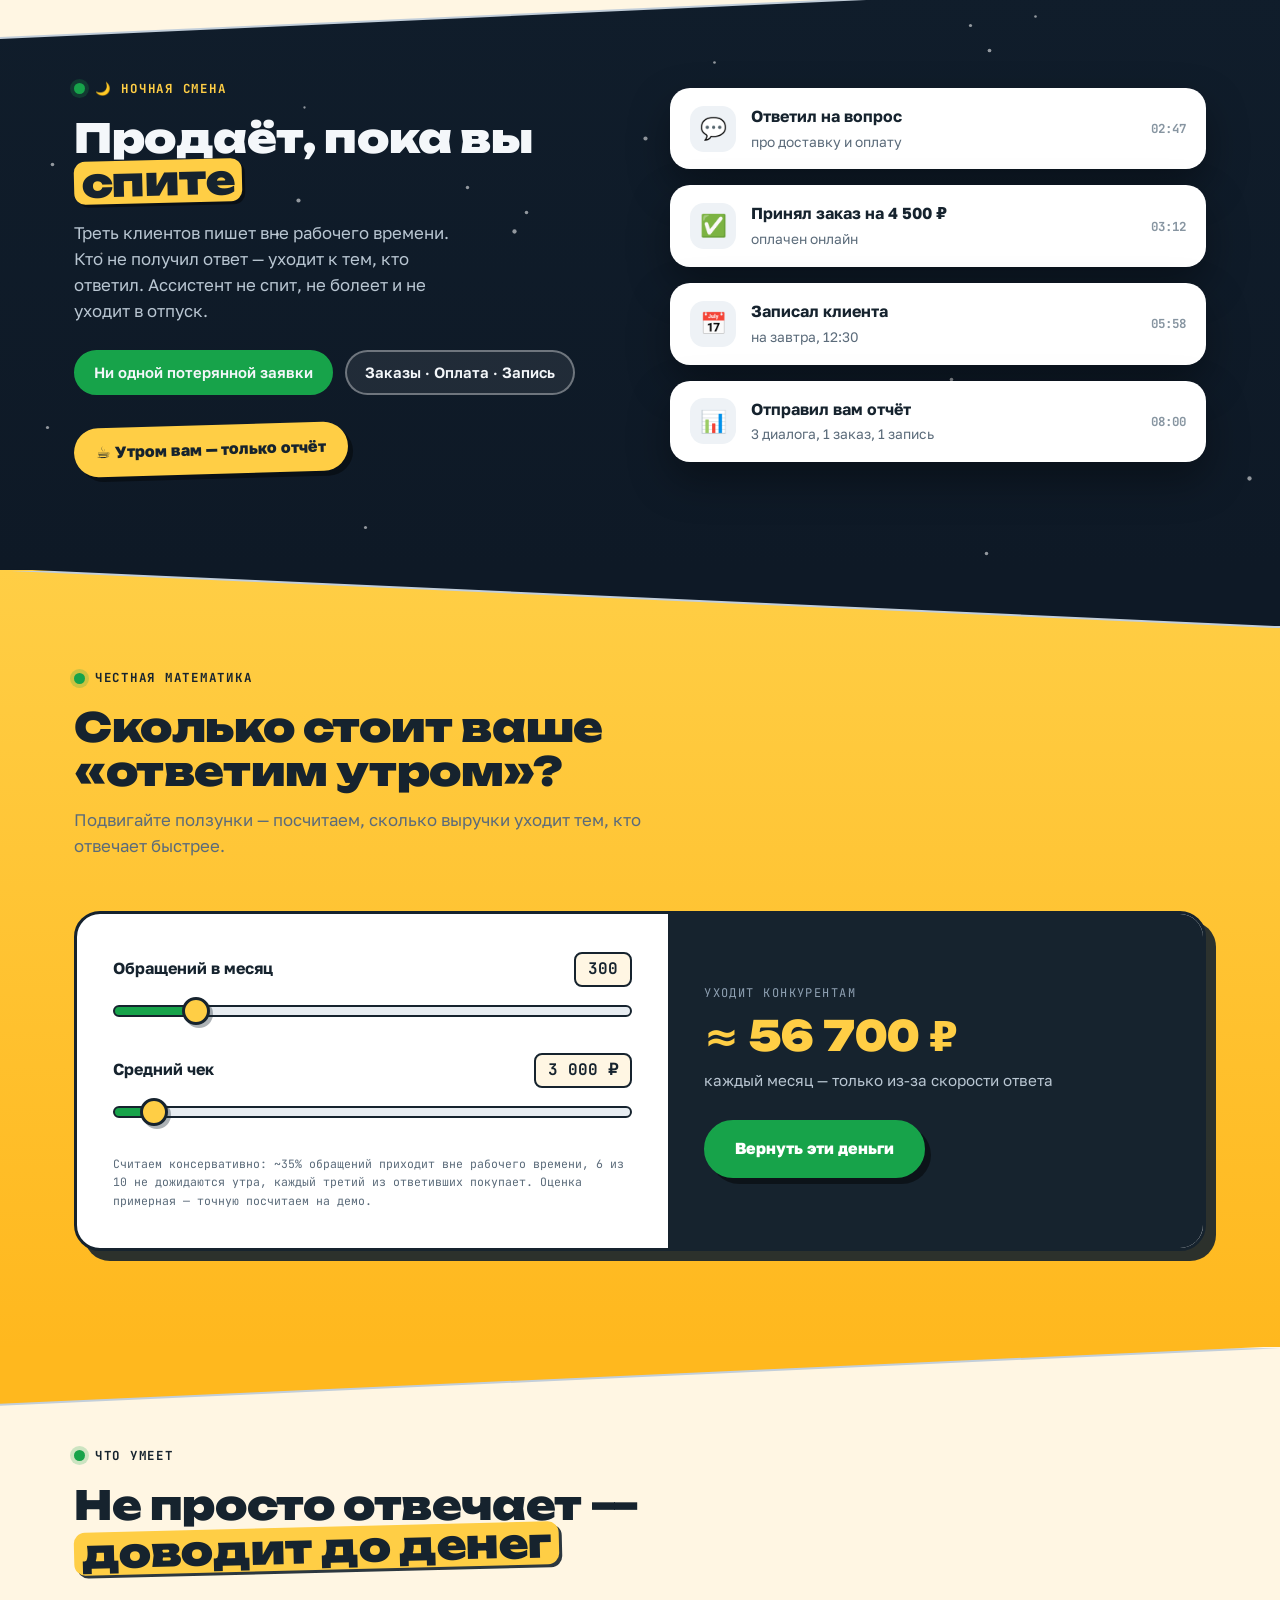
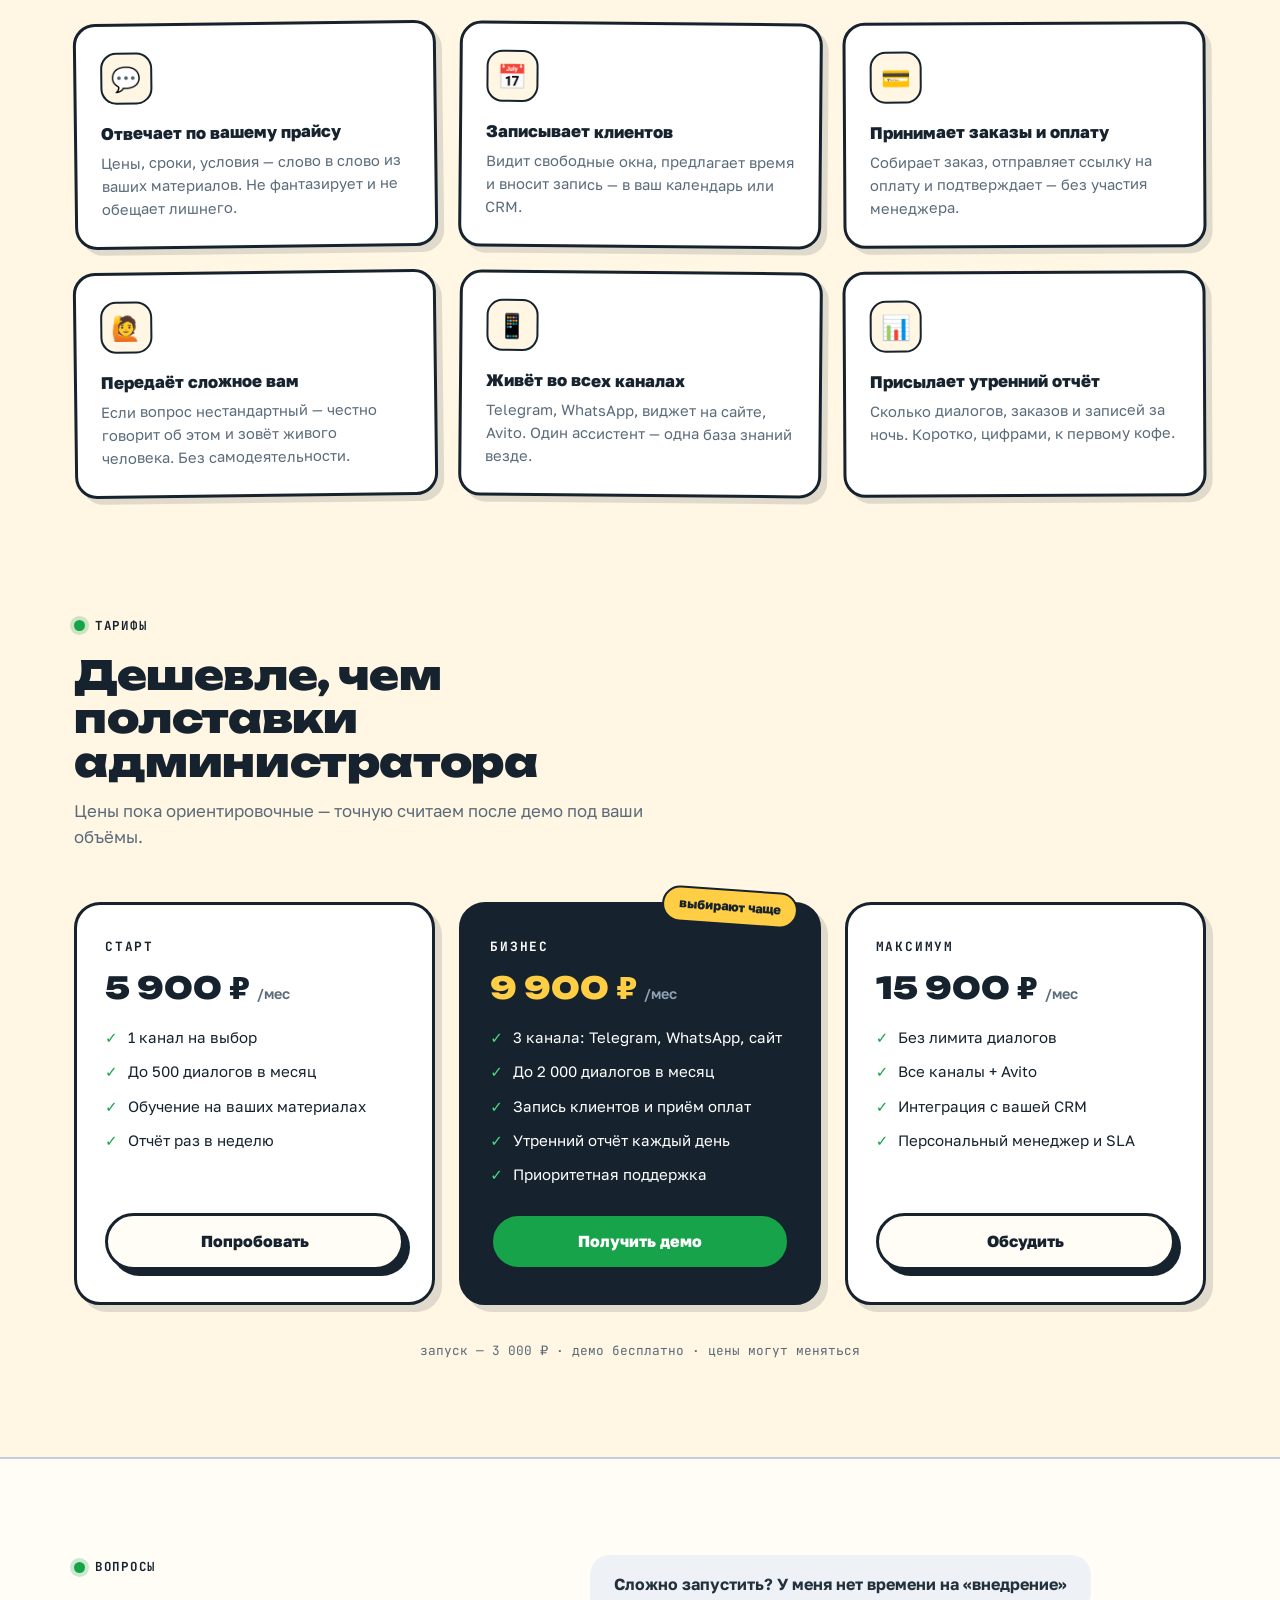
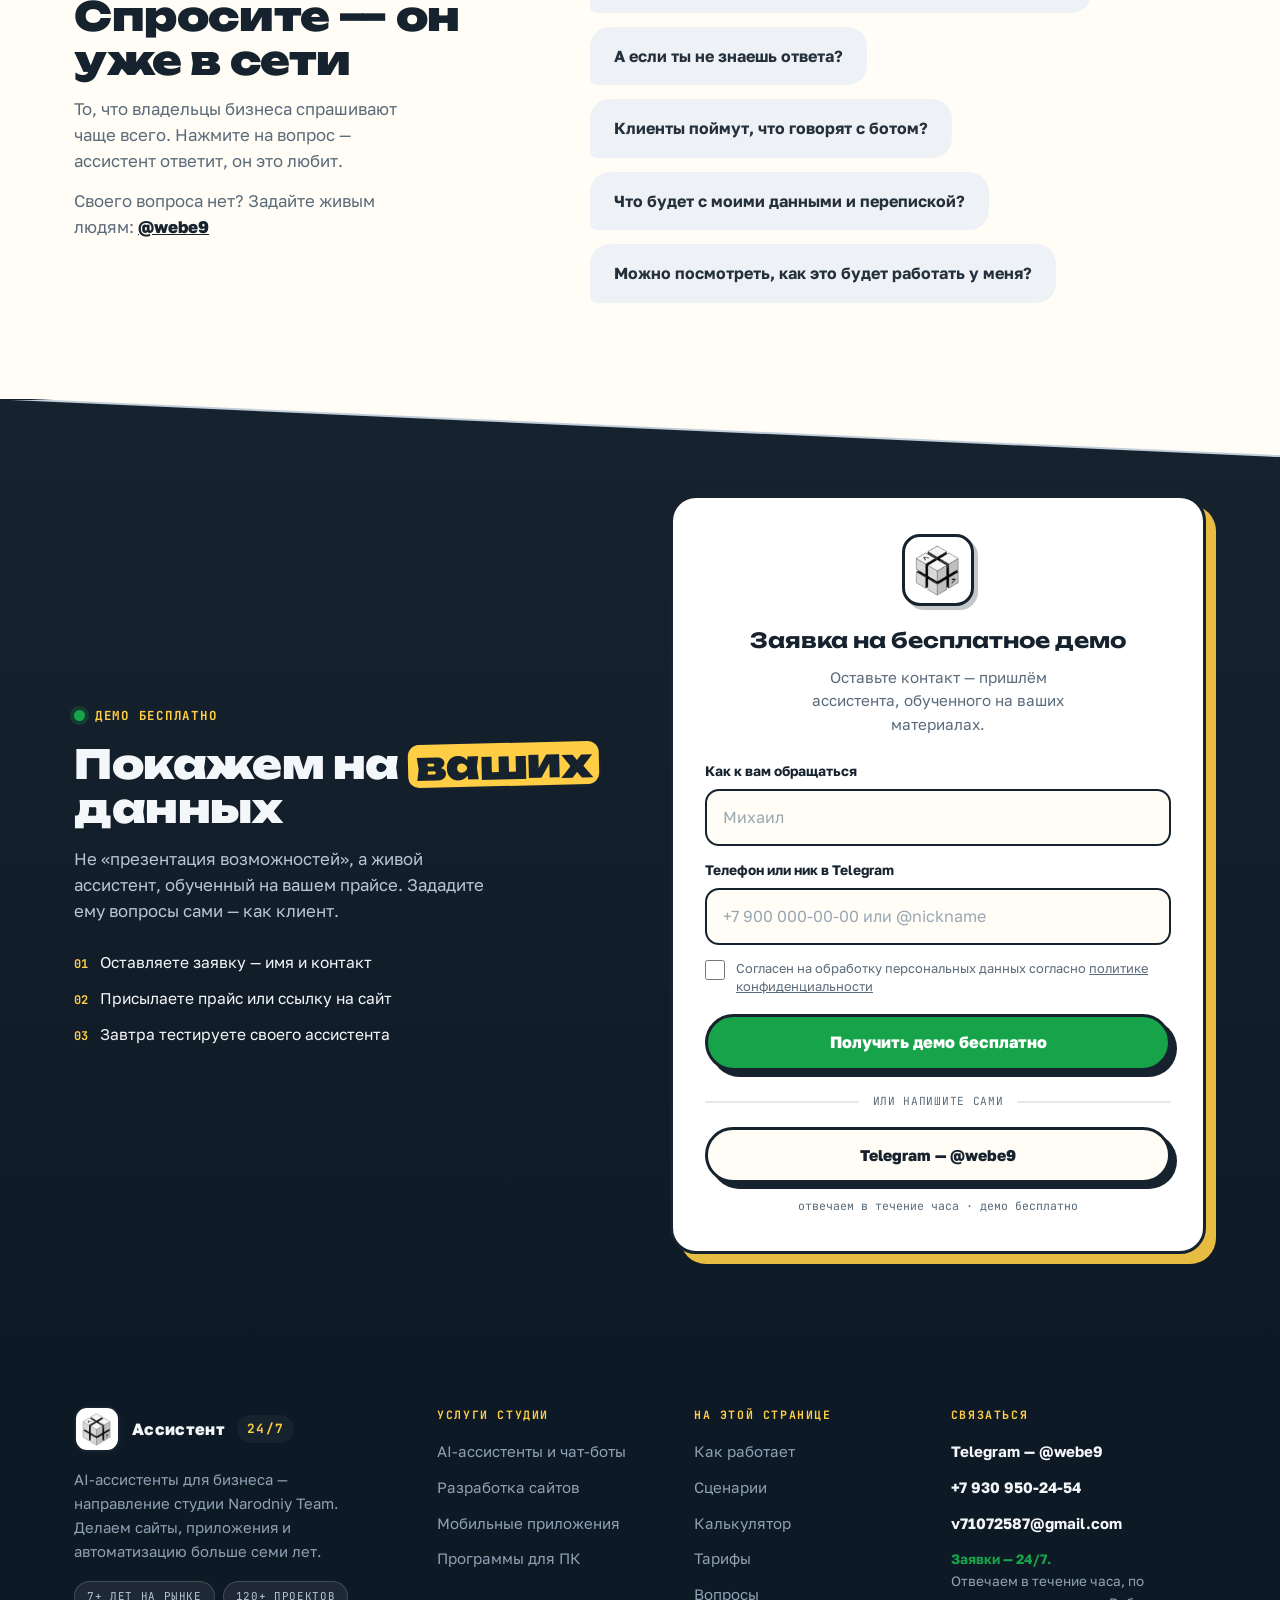
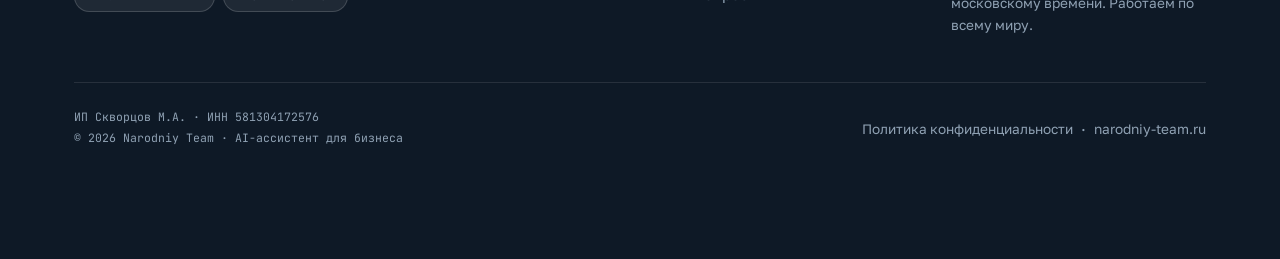
==== commit 86b2f2dd: "Кейсы переписаны в сценарии применения — без выдуманных результатов На странице стояли тринадцать ко" ====
--- a/index.html
+++ b/index.html
@@ -43,7 +43,7 @@
     </a>
     <nav class="main-nav" aria-label="Основная навигация">
       <a href="#how">Как работает</a>
-      <a href="cases.html">Кейсы</a>
+      <a href="cases.html">Сценарии</a>
       <a href="#pricing">Тарифы</a>
       <a href="#faq">Вопросы</a>
       <a class="btn" href="#cta">Демо бесплатно</a>
@@ -56,7 +56,7 @@
 
 <div class="mobile-menu" id="mmenu">
   <a href="#how">Как работает</a>
-  <a href="cases.html">Кейсы</a>
+  <a href="cases.html">Сценарии</a>
   <a href="#calc">Калькулятор</a>
   <a href="#pricing">Тарифы</a>
   <a href="#faq">Вопросы</a>
@@ -397,7 +397,7 @@
         <h4>На этой странице</h4>
         <ul>
           <li><a href="#how">Как работает</a></li>
-          <li><a href="cases.html">Кейсы</a></li>
+          <li><a href="cases.html">Сценарии</a></li>
           <li><a href="#calc">Калькулятор</a></li>
           <li><a href="#pricing">Тарифы</a></li>
           <li><a href="#faq">Вопросы</a></li>
--- a/styles.css
+++ b/styles.css
@@ -504,14 +504,40 @@
 }
 .case-chat .msg{animation:none;opacity:1;transform:none;font-size:.9rem;max-width:92%}
 .case-chat .msg.bot{box-shadow:0 6px 14px rgba(31,134,255,.3)}
-.case-stats{display:flex;flex-wrap:wrap;gap:10px;margin-top:auto}
-.stat{
-  background:var(--cream);border:2.5px solid var(--ink);border-radius:16px;
-  padding:10px 16px;flex:1;min-width:120px;
-}
-.stat b{display:block;font-family:var(--d);font-size:1.02rem;line-height:1.25}
-.stat small{font-size:.7rem;color:var(--muted);font-family:var(--m)}
-.cases-note{margin-top:34px;text-align:center;font-family:var(--m);font-size:.75rem;color:var(--muted)}
+/* Что ассистент делает в этом сценарии. Стоит на месте бывших цифр
+   результата: держит тот же вес в карточке, но говорит о возможностях,
+   а не о чужих продажах. */
+.case-does{
+  margin-top:auto;list-style:none;
+  display:flex;flex-direction:column;gap:11px;
+  padding-top:18px;border-top:2.5px dashed #DDE4EA;
+}
+.case-does li{display:flex;gap:11px;align-items:flex-start;font-size:.89rem;font-weight:600;line-height:1.45}
+.case-does .tick{
+  flex:none;width:21px;height:21px;margin-top:1px;border-radius:50%;
+  background:var(--green);color:#fff;border:2px solid var(--ink);
+  display:flex;align-items:center;justify-content:center;
+  font-size:.68rem;font-weight:800;
+}
+
+/* Рамка «это сценарии, а не отчёты» — сразу под подзаголовком,
+   а не мелким шрифтом в подвале страницы. */
+.honest-note{
+  margin-top:26px;max-width:60ch;
+  display:flex;gap:14px;align-items:flex-start;
+  background:var(--white);border:var(--line);border-radius:var(--r);
+  padding:18px 22px;box-shadow:5px 5px 0 rgba(22,35,46,.13);
+}
+.honest-ico{font-size:1.35rem;line-height:1.2;flex:none}
+.honest-note p{font-size:.95rem;line-height:1.55;margin:0}
+.honest-note b{font-weight:800}
+
+.cases-foot{
+  margin-top:40px;padding:32px 28px;text-align:center;
+  background:var(--white);border:var(--line);border-radius:var(--r);
+  box-shadow:7px 7px 0 rgba(22,35,46,.13);
+}
+.cases-foot p{max-width:52ch;margin:0 auto 22px;color:var(--muted);font-size:.98rem}
 
 /* ============ тарифы ============ */
 .price-grid{display:grid;grid-template-columns:repeat(3,1fr);gap:24px;align-items:stretch}
